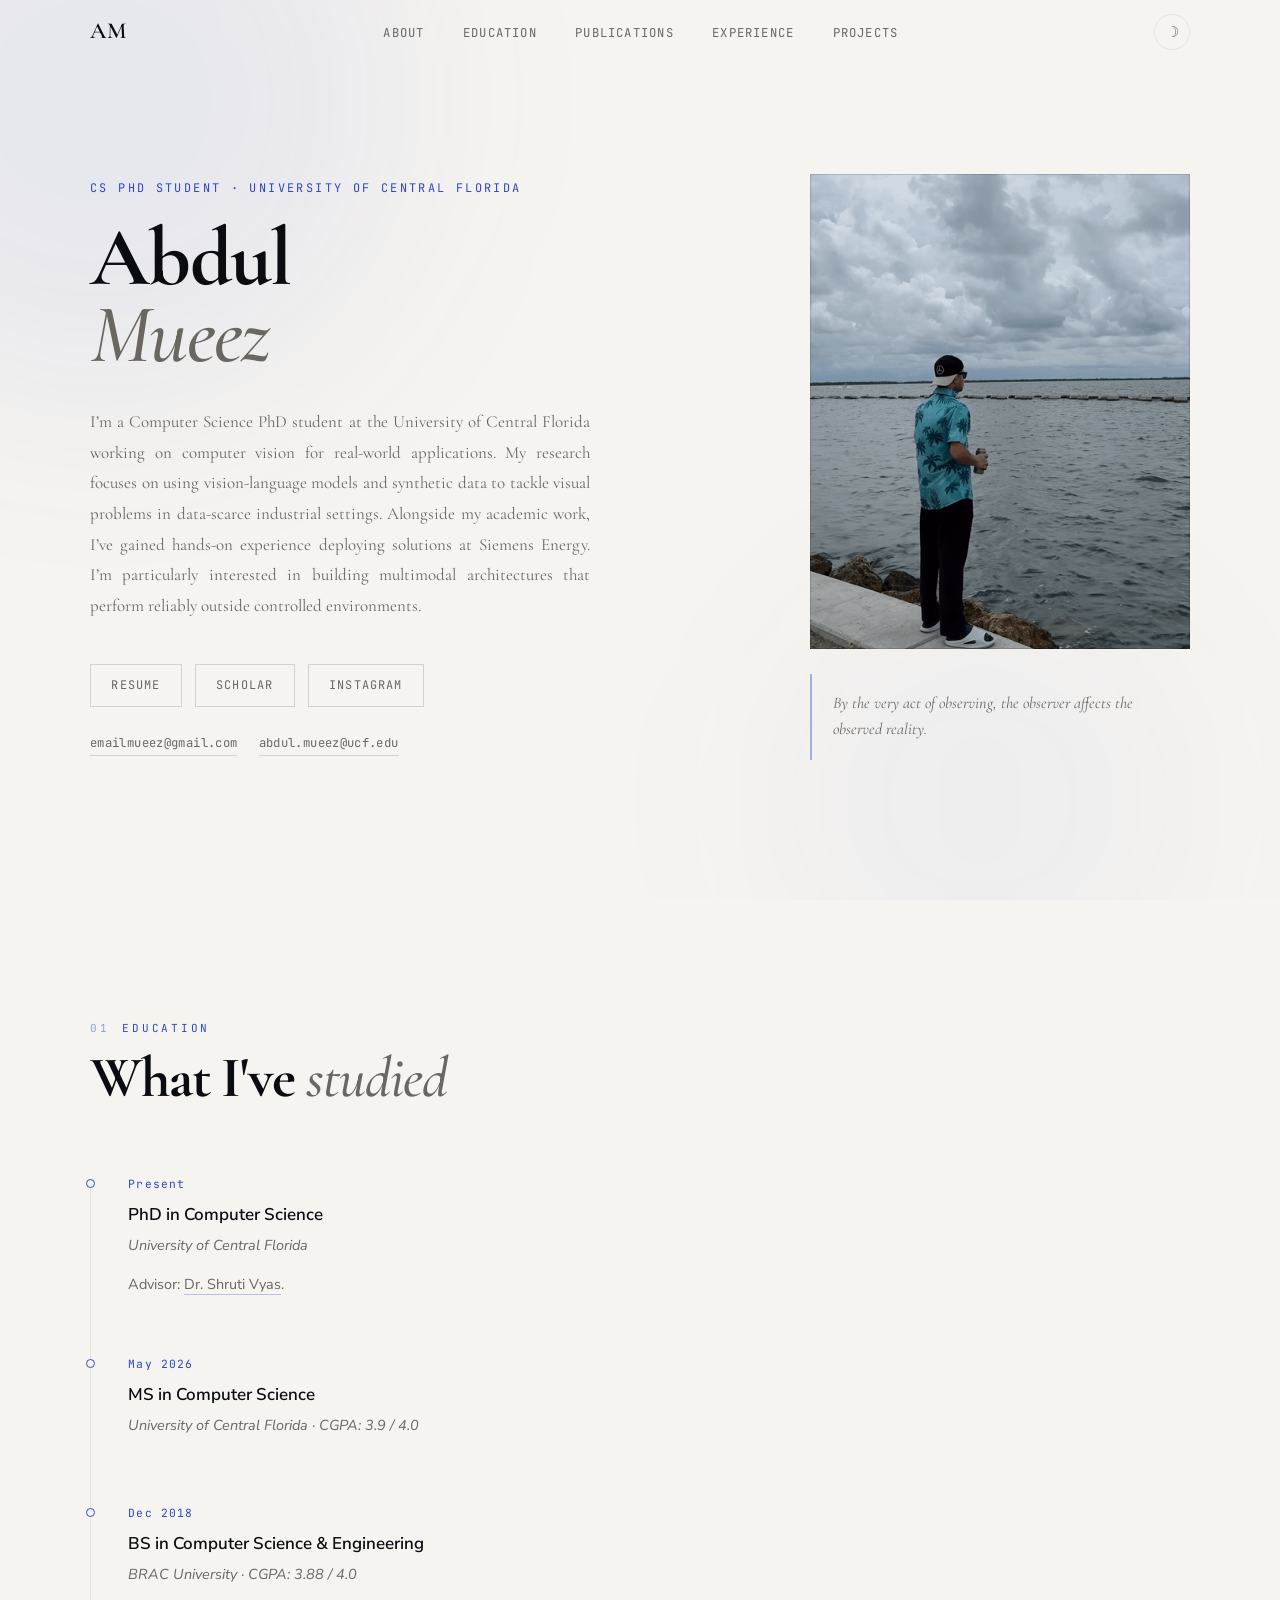
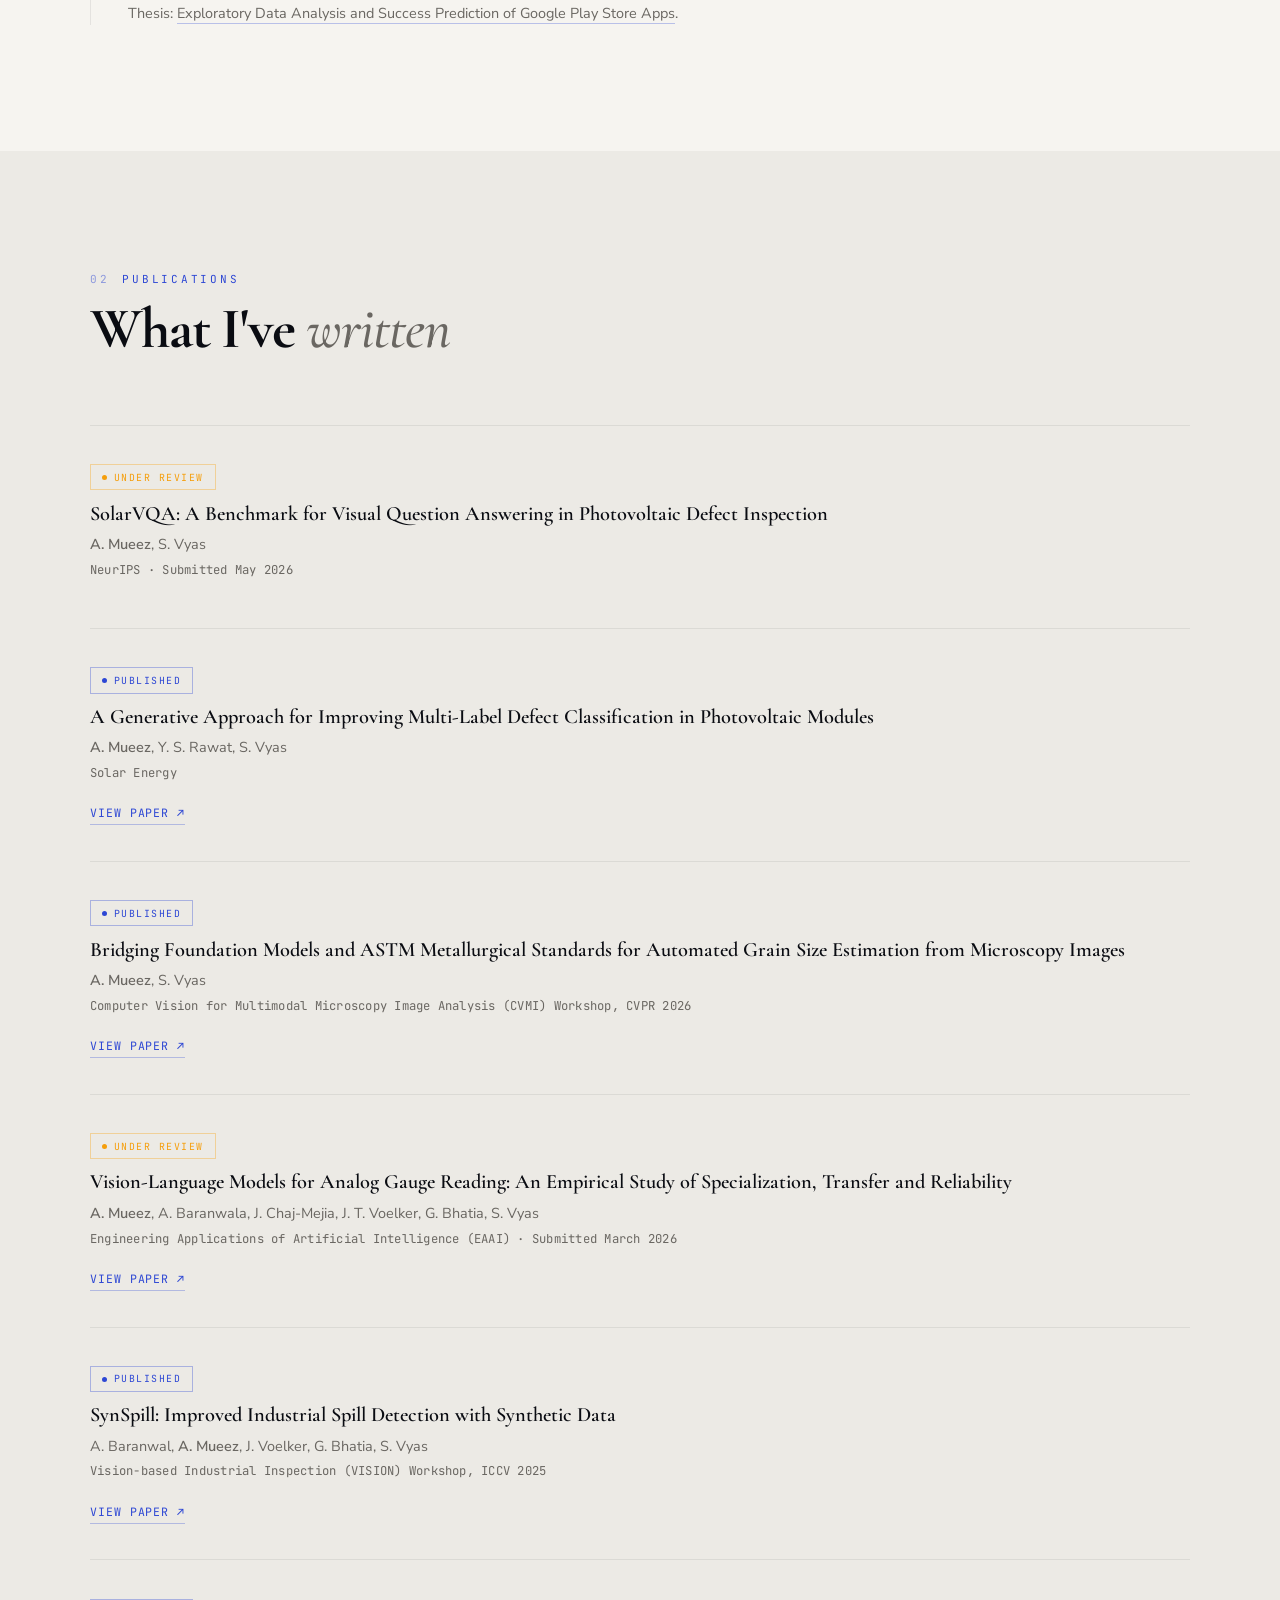
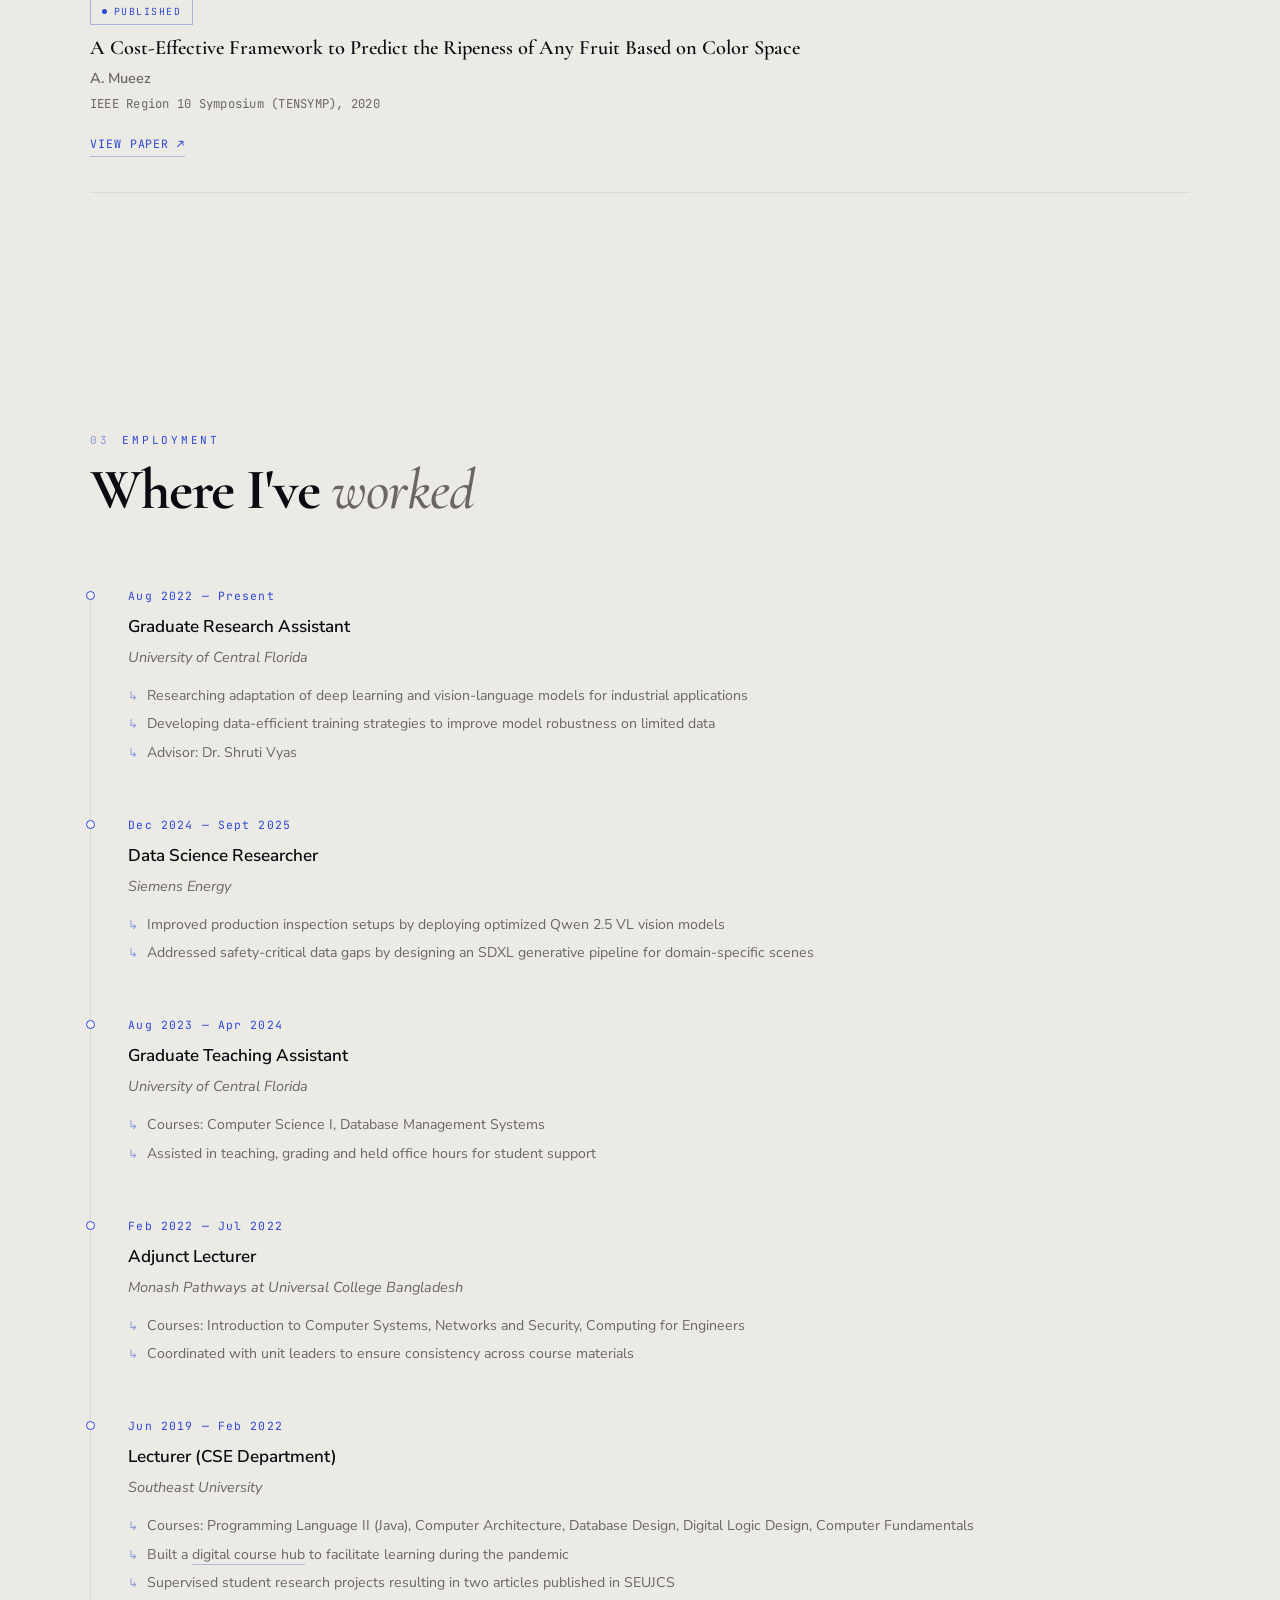
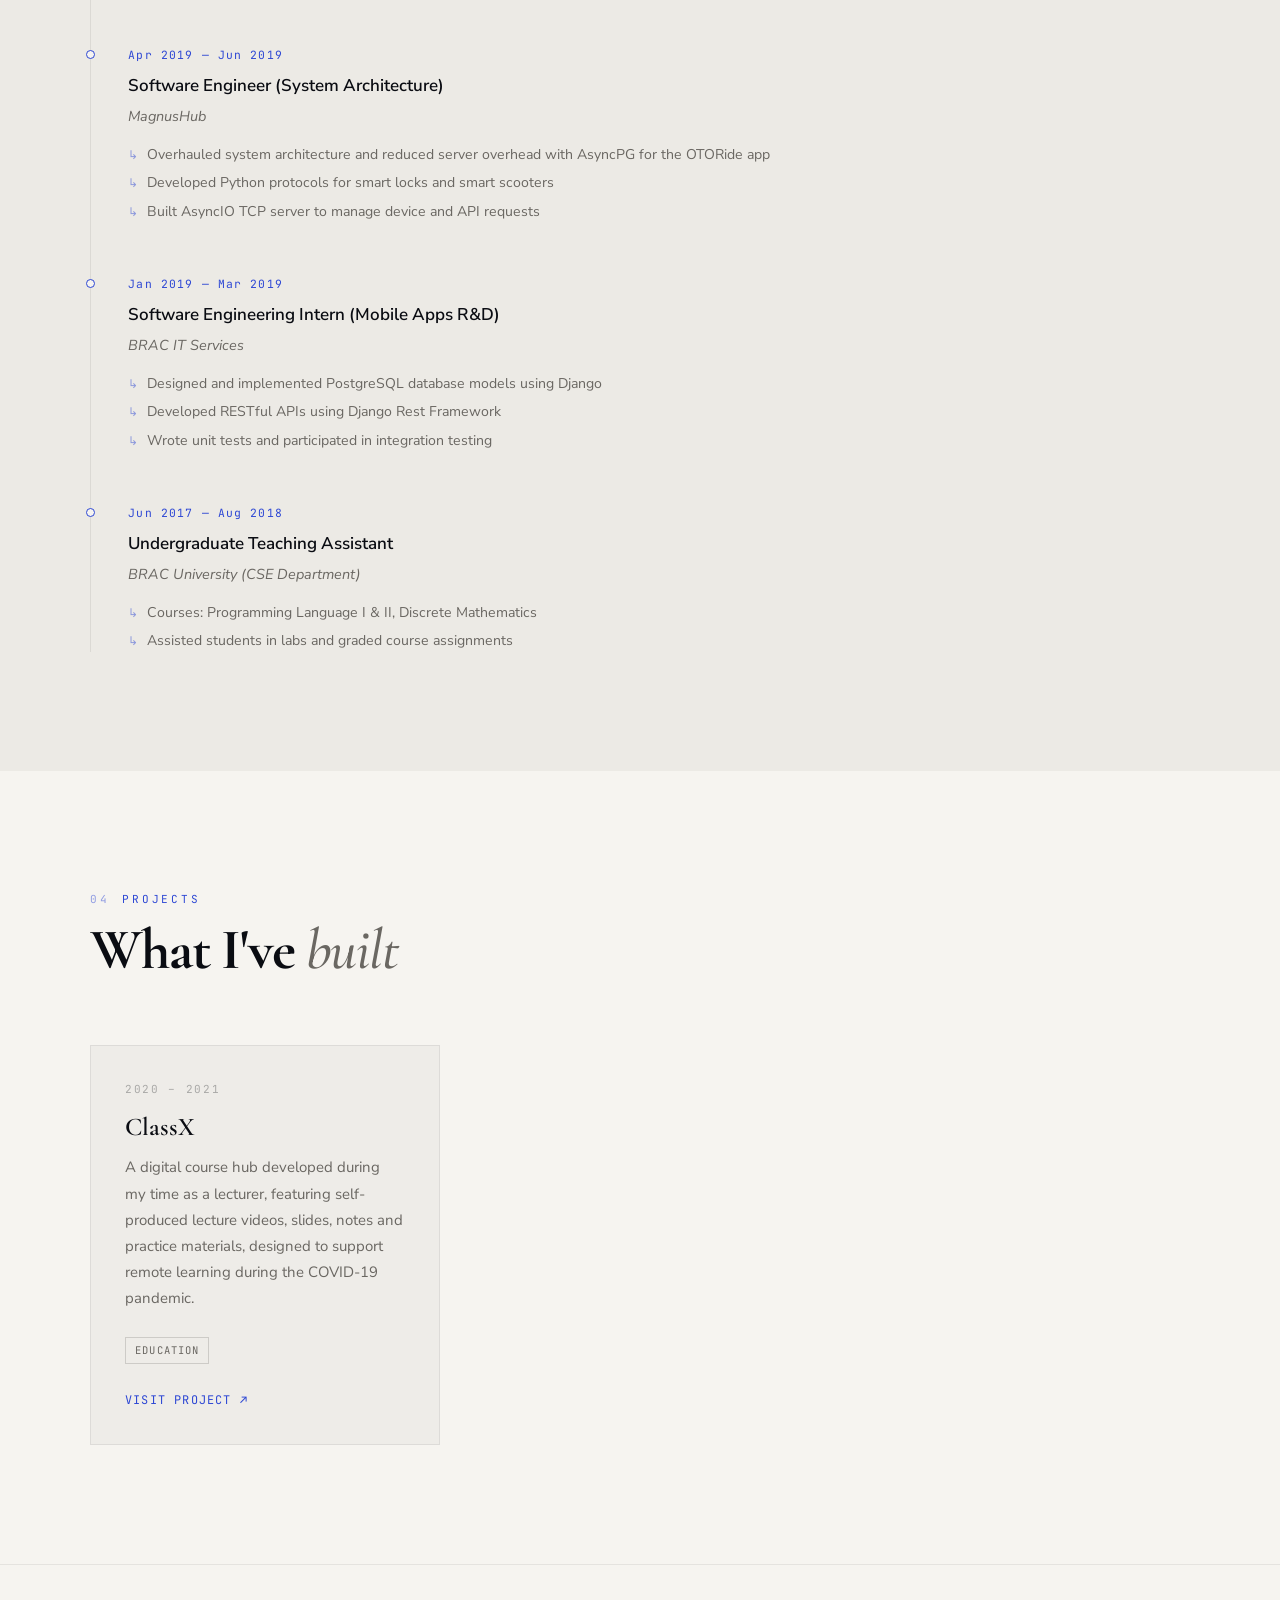
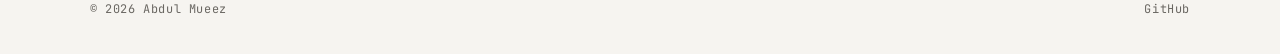
==== index.html @ 01f4bd0f "pub add" ====
<!DOCTYPE html>
<html lang="en">
<head>
  <meta charset="UTF-8">
  <meta name="viewport" content="width=device-width, initial-scale=1.0">
  <title>Abdul Mueez</title>
  <link rel="icon" type="image/x-icon" href="icon.ico">
  <link rel="preconnect" href="https://fonts.googleapis.com">
  <link href="https://fonts.googleapis.com/css2?family=Cormorant+Garamond:ital,wght@0,500;0,600;0,700;1,400;1,500;1,700&family=Nunito+Sans:ital,wght@0,300;0,400;0,500;0,600;1,400&family=JetBrains+Mono:wght@400;500&display=swap" rel="stylesheet">

<style>
/* ═══════════════════════════════════════════
   DESIGN TOKENS
═══════════════════════════════════════════ */
:root {
  --font-display: 'Cormorant Garamond', serif;
  --font-body:    'Nunito Sans', sans-serif;
  --font-mono:    'JetBrains Mono', monospace;

  --ease:         cubic-bezier(0.25, 0.46, 0.45, 0.94);
  --ease-spring:  cubic-bezier(0.34, 1.56, 0.64, 1);
  --dur:          0.38s;
}

[data-theme="dark"] {
  --bg:          #07090f;
  --bg-alt:      #0c0f1a;
  --surface:     #111522;
  --border:      rgba(255,255,255,0.07);
  --border-mid:  rgba(255,255,255,0.12);
  --text:        #e8e4dd;
  --text-muted:  #7a7871;
  --text-faint:  rgba(232,228,221,0.35);
  --nav-bg:      rgba(7,9,15,0.88);
  --accent:      #5b77ff;
  --accent-rgb:  91,119,255;
  --accent-dim:  rgba(91,119,255,0.12);
  --accent2:     #ff7849;
  --card-bg:     #0f1321;
  --card-hover:  #141828;
  --shadow:      rgba(0,0,0,0.5);
}

[data-theme="light"] {
  --bg:          #f6f4f0;
  --bg-alt:      #eceae5;
  --surface:     #e6e3dc;
  --border:      rgba(0,0,0,0.07);
  --border-mid:  rgba(0,0,0,0.14);
  --text:        #0a0c12;
  --text-muted:  #6a6762;
  --text-faint:  rgba(10,12,18,0.3);
  --nav-bg:      rgba(246,244,240,0.9);
  --accent:      #2d47d4;
  --accent-rgb:  45,71,212;
  --accent-dim:  rgba(45,71,212,0.08);
  --accent2:     #d45022;
  --card-bg:     #eeece8;
  --card-hover:  #e8e5e0;
  --shadow:      rgba(0,0,0,0.10);
}

/* ═══════════════════════════════════════════
   RESET & BASE
═══════════════════════════════════════════ */
*, *::before, *::after { box-sizing: border-box; margin: 0; padding: 0; }
html { scroll-behavior: smooth; font-size: 17px; }

body {
  background: var(--bg);
  color: var(--text);
  font-family: var(--font-body);
  font-weight: 400;
  line-height: 1.75;
  overflow-x: hidden;
  transition: background var(--dur) var(--ease), color var(--dur) var(--ease);
}

img { display: block; max-width: 100%; }
a  { color: inherit; text-decoration: none; }
strong { font-weight: 600; }

/* ═══════════════════════════════════════════
   NAVIGATION
═══════════════════════════════════════════ */
.nav {
  position: fixed; top: 0; left: 0; right: 0; z-index: 200;
  display: flex; align-items: center; justify-content: space-between;
  padding: 0 max(3rem, calc((100% - 1100px) / 2)); height: 64px;
  border-bottom: 1px solid transparent;
  transition: background var(--dur) var(--ease),
              border-color var(--dur) var(--ease),
              backdrop-filter var(--dur) var(--ease);
}
.nav.is-scrolled {
  background: var(--nav-bg);
  backdrop-filter: blur(18px) saturate(180%);
  -webkit-backdrop-filter: blur(18px) saturate(180%);
  border-color: var(--border);
}

.nav-logo {
  font-family: var(--font-display);
  font-size: 1.35rem;
  font-weight: 600;
  letter-spacing: 0.04em;
  color: var(--text);
  transition: opacity 0.2s;
}
.nav-logo:hover { opacity: 0.7; }

.nav-links {
  display: flex; gap: 2.25rem; list-style: none;
}
.nav-links a {
  font-family: var(--font-mono);
  font-size: 0.72rem;
  letter-spacing: 0.1em;
  text-transform: uppercase;
  color: var(--text-muted);
  position: relative;
  padding-bottom: 2px;
  transition: color 0.2s;
}
.nav-links a::after {
  content: '';
  position: absolute; bottom: -2px; left: 0;
  width: 0; height: 1px;
  background: var(--accent);
  transition: width 0.3s var(--ease);
}
.nav-links a:hover { color: var(--text); }
.nav-links a:hover::after { width: 100%; }

.nav-actions {
  display: flex; align-items: center; gap: 0.75rem;
}

.icon-btn {
  background: none;
  border: 1px solid var(--border);
  color: var(--text-muted);
  cursor: pointer;
  width: 36px; height: 36px;
  border-radius: 50%;
  display: flex; align-items: center; justify-content: center;
  font-size: 0.9rem;
  transition: border-color 0.2s, color 0.2s, transform 0.2s var(--ease-spring);
}
.icon-btn:hover {
  border-color: var(--accent);
  color: var(--accent);
  transform: scale(1.08);
}

/* Hamburger */
.hamburger { display: none; flex-direction: column; gap: 5px; cursor: pointer; padding: 6px; }
.hamburger span {
  display: block; width: 22px; height: 1.5px;
  background: var(--text-muted);
  transition: all 0.3s var(--ease);
  transform-origin: center;
}
.hamburger.is-open span:nth-child(1) { transform: translateY(6.5px) rotate(45deg); }
.hamburger.is-open span:nth-child(2) { opacity: 0; transform: scaleX(0); }
.hamburger.is-open span:nth-child(3) { transform: translateY(-6.5px) rotate(-45deg); }

/* Mobile menu overlay */
.mobile-menu {
  position: fixed; inset: 0; z-index: 190;
  background: var(--bg);
  display: flex; flex-direction: column;
  align-items: center; justify-content: center; gap: 1rem;
  opacity: 0; pointer-events: none;
  transition: opacity 0.4s var(--ease);
}
.mobile-menu.is-open { opacity: 1; pointer-events: all; }
.mobile-menu a {
  font-family: var(--font-display);
  font-size: clamp(2rem, 8vw, 3rem);
  font-weight: 600;
  color: var(--text-muted);
  transition: color 0.2s;
}
.mobile-menu a:hover { color: var(--accent); }

/* ═══════════════════════════════════════════
   HERO
═══════════════════════════════════════════ */
.hero {
  min-height: 100vh;
  display: grid;
  grid-template-columns: 1fr 380px;
  gap: 4rem;
  align-items: center;
  padding: 8rem max(3rem, calc((100% - 1100px) / 2)) 6rem;
  position: relative;
  overflow: hidden;
}

/* Ambient background orbs */
.hero-orb {
  position: absolute;
  border-radius: 50%;
  pointer-events: none;
  filter: blur(100px);
}
.hero-orb-1 {
  width: 600px; height: 600px;
  background: rgba(var(--accent-rgb), 0.07);
  top: -200px; left: -200px;
  animation: drift 18s ease-in-out infinite alternate;
}
.hero-orb-2 {
  width: 400px; height: 400px;
  background: rgba(var(--accent-rgb), 0.04);
  bottom: -100px; right: 100px;
  animation: drift 24s ease-in-out infinite alternate-reverse;
}

@keyframes drift {
  from { transform: translate(0, 0) scale(1); }
  to   { transform: translate(60px, 40px) scale(1.1); }
}

.hero-content { position: relative; z-index: 2; }

.hero-eyebrow {
  font-family: var(--font-mono);
  font-size: 0.7rem;
  letter-spacing: 0.2em;
  text-transform: uppercase;
  color: var(--accent);
  margin-bottom: 1.25rem;
  opacity: 0;
  animation: fade-up 0.7s 0.1s var(--ease) forwards;
}

.hero-name {
  font-family: var(--font-display);
  font-size: clamp(3.5rem, 6.5vw, 6.5rem);
  font-weight: 700;
  line-height: 0.92;
  letter-spacing: -0.02em;
  margin-bottom: 2rem;
  opacity: 0;
  animation: fade-up 0.8s 0.25s var(--ease) forwards;
}
.hero-name em {
  font-style: italic;
  font-weight: 500;
  color: var(--text-muted);
}

.hero-bio {
  font-family: var(--font-display);
  /* font-family: 'Montserrat', sans-serif; font-size: 0.95rem; */
  font-size: 1rem;
  color: var(--text-muted);
  max-width: 500px;
  line-height: 1.8;
  margin-bottom: 2.5rem;

  text-align: justify;
  hyphens: auto;

  opacity: 0;
  animation: fade-up 0.8s 0.4s var(--ease) forwards;
}

/* Hero link buttons */
.hero-links {
  display: flex;
  flex-wrap: wrap;
  gap: 0.75rem;
  margin-bottom: 1.5rem;
  opacity: 0;
  animation: fade-up 0.8s 0.55s var(--ease) forwards;
}

.btn {
  display: inline-flex; align-items: center; gap: 0.45rem;
  font-family: var(--font-mono);
  font-size: 0.7rem;
  letter-spacing: 0.1em;
  text-transform: uppercase;
  padding: 0.6rem 1.2rem;
  border: 1px solid var(--border-mid);
  color: var(--text-muted);
  position: relative; overflow: hidden;
  transition: color 0.25s, border-color 0.25s;
  white-space: nowrap;
}
.btn::before {
  content: '';
  position: absolute; inset: 0;
  background: var(--accent);
  transform: translateX(-102%);
  transition: transform 0.3s var(--ease);
  z-index: -1;
}
.btn:hover { color: #fff; border-color: var(--accent); }
.btn:hover::before { transform: translateX(0); }

/* btn-primary background styles removed to only highlight on hover */
.btn-primary { }
.btn-primary::before { }

/* Email row */
.hero-emails {
  display: flex;
  flex-wrap: wrap;
  gap: 1.25rem;
  opacity: 0;
  animation: fade-up 0.8s 0.65s var(--ease) forwards;
}
.hero-email-link {
  font-family: var(--font-mono);
  font-size: 0.72rem;
  color: var(--text-muted);
  letter-spacing: 0.03em;
  border-bottom: 1px solid var(--border-mid);
  padding-bottom: 1px;
  transition: color 0.2s, border-color 0.2s;
}
.hero-email-link:hover {
  color: var(--accent);
  border-color: var(--accent);
}

/* Hero visual (right side) */
.hero-visual {
  position: relative; z-index: 2;
  opacity: 0;
  animation: fade-in 1s 0.5s var(--ease) forwards;
}
.hero-img-frame {
  position: relative;
  aspect-ratio: 4/5;
  overflow: hidden;
}
.hero-img-frame::before {
  content: '';
  position: absolute; inset: 0;
  border: 1px solid var(--border-mid);
  z-index: 2;
  pointer-events: none;
}
.hero-img-frame::after {
  content: '';
  position: absolute;
  top: 10px; left: 10px; right: -10px; bottom: -10px;
  border: 1px solid rgba(var(--accent-rgb), 0.3);
  z-index: 0;
  transition: all 0.4s var(--ease);
}
.hero-img-frame:hover::after {
  top: 14px; left: 14px; right: -14px; bottom: -14px;
}
.hero-img-frame img {
  position: relative; z-index: 1;
  width: 100%; height: 100%;
  object-fit: cover; object-position: center top;
}
.hero-quote {
  margin-top: 1.5rem;
  padding: 1rem 1.25rem;
  border-left: 2px solid rgba(var(--accent-rgb), 0.4);
  font-family: var(--font-display);
  font-style: italic;
  font-size: 0.95rem;
  color: var(--text-muted);
  line-height: 1.6;
  transition: border-color 0.3s;
}
.hero-quote:hover { border-color: var(--accent); }

/* ═══════════════════════════════════════════
   SECTION SHARED
═══════════════════════════════════════════ */
.section { padding: 7rem max(3rem, calc((100% - 1100px) / 2)); }
.section-alt { background: var(--bg-alt); }

.section-header { margin-bottom: 4rem; }

.section-label {
  font-family: var(--font-mono);
  font-size: 0.65rem;
  letter-spacing: 0.25em;
  text-transform: uppercase;
  color: var(--accent);
  display: flex; align-items: center; gap: 0.75rem;
  margin-bottom: 0.75rem;
}
.section-label::before {
  content: attr(data-num);
  opacity: 0.5;
}

.section-title {
  font-family: var(--font-display);
  font-size: clamp(2.5rem, 4.5vw, 4.5rem);
  font-weight: 700;
  line-height: 0.95;
  letter-spacing: -0.02em;
}
.section-title em {
  font-style: italic;
  font-weight: 500;
  color: var(--text-muted);
}

/* ═══════════════════════════════════════════
   SCROLL REVEAL
═══════════════════════════════════════════ */
.reveal {
  opacity: 0;
  transform: translateY(28px);
  transition: opacity 0.65s var(--ease), transform 0.65s var(--ease);
}
.reveal.is-visible { opacity: 1; transform: translateY(0); }
.reveal-delay-1 { transition-delay: 0.1s; }
.reveal-delay-2 { transition-delay: 0.2s; }
.reveal-delay-3 { transition-delay: 0.3s; }

/* ═══════════════════════════════════════════
   PUBLICATIONS
═══════════════════════════════════════════ */
.pub-list { display: flex; flex-direction: column; }

.pub-item {
  padding: 2rem 0;
  border-bottom: 1px solid var(--border);
  opacity: 0;
  transform: translateY(20px);
  transition: opacity 0.55s var(--ease), transform 0.55s var(--ease);
}
.pub-item.is-visible { opacity: 1; transform: translateY(0); }
.pub-item:first-child { border-top: 1px solid var(--border); }

.pub-status {
  display: inline-flex; align-items: center; gap: 0.4rem;
  font-family: var(--font-mono);
  font-size: 0.58rem;
  letter-spacing: 0.15em;
  text-transform: uppercase;
  padding: 0.2rem 0.65rem;
  border: 1px solid;
  margin-bottom: 0.6rem;
}
.pub-status::before {
  content: '';
  width: 5px; height: 5px;
  border-radius: 50%;
  background: currentColor;
  flex-shrink: 0;
}
.pub-status.review   { color: #f59e0b; border-color: rgba(245,158,11,0.35); }
.pub-status.revision { color: #d4a017; border-color: rgba(212,160,23,0.35); }
.pub-status.accepted { color: #22c55e; border-color: rgba(34,197,94,0.35); }
.pub-status.published { color: var(--accent); border-color: rgba(var(--accent-rgb),0.35); }

.pub-title {
  font-family: var(--font-display);
  font-size: 1.2rem;
  font-weight: 600;
  line-height: 1.3;
  margin-bottom: 0.4rem;
  color: var(--text);
}

.pub-authors {
  font-size: 0.85rem;
  color: var(--text-muted);
  margin-bottom: 0.25rem;
  line-height: 1.5;
}

.pub-venue {
  font-family: var(--font-mono);
  font-size: 0.72rem;
  color: var(--text-muted);
  margin-bottom: 0.75rem;
  letter-spacing: 0.02em;
}

.pub-link {
  display: inline-flex; align-items: center; gap: 0.35rem;
  font-family: var(--font-mono);
  font-size: 0.68rem;
  letter-spacing: 0.08em;
  text-transform: uppercase;
  color: var(--accent);
  border-bottom: 1px solid rgba(var(--accent-rgb), 0.3);
  padding-bottom: 1px;
  transition: border-color 0.2s;
}
.pub-link:hover { border-color: var(--accent); }

/* ═══════════════════════════════════════════
   PROJECTS
═══════════════════════════════════════════ */
.projects-grid {
  display: grid;
  grid-template-columns: repeat(auto-fill, minmax(320px, 1fr));
  gap: 1.5rem;
}

.project-card {
  background: var(--card-bg);
  border: 1px solid var(--border);
  padding: 2rem;
  position: relative;
  overflow: hidden;
  display: flex; flex-direction: column;
  opacity: 0; transform: translateY(20px);
  transition: opacity 0.55s var(--ease), transform 0.55s var(--ease),
              background 0.25s, border-color 0.25s;
}
.project-card.is-visible { opacity: 1; transform: translateY(0); }
.project-card::before {
  content: '';
  position: absolute; top: 0; left: 0; right: 0;
  height: 2px;
  background: var(--accent);
  transform: scaleX(0);
  transform-origin: left;
  transition: transform 0.4s var(--ease);
}
.project-card:hover { background: var(--card-hover); border-color: var(--border-mid); }
.project-card:hover::before { transform: scaleX(1); }

.project-year {
  font-family: var(--font-mono);
  font-size: 0.65rem;
  letter-spacing: 0.15em;
  color: var(--text-faint);
  margin-bottom: 0.75rem;
}

.project-title {
  font-family: var(--font-display);
  font-size: 1.5rem;
  font-weight: 600;
  line-height: 1.15;
  margin-bottom: 0.75rem;
  color: var(--text);
}

.project-desc {
  font-size: 0.88rem;
  color: var(--text-muted);
  line-height: 1.75;
  flex: 1;
  margin-bottom: 1.5rem;
}

.project-tags {
  display: flex; flex-wrap: wrap; gap: 0.4rem;
  margin-bottom: 1.5rem;
}
.project-tag {
  font-family: var(--font-mono);
  font-size: 0.62rem;
  letter-spacing: 0.1em;
  text-transform: uppercase;
  padding: 0.2rem 0.55rem;
  border: 1px solid var(--border-mid);
  color: var(--text-muted);
}

.project-cta {
  display: inline-flex; align-items: center; gap: 0.4rem;
  font-family: var(--font-mono);
  font-size: 0.7rem;
  letter-spacing: 0.1em;
  text-transform: uppercase;
  color: var(--accent);
  transition: gap 0.2s var(--ease-spring);
}
.project-cta:hover { gap: 0.65rem; }

/* ═══════════════════════════════════════════
   TIMELINE (Experience & Education)
═══════════════════════════════════════════ */
.timeline { position: relative; }
.timeline::before {
  content: '';
  position: absolute; left: 0; top: 4px; bottom: 0;
  width: 1px; background: var(--border);
}

.timeline-item {
  position: relative;
  padding: 0 0 3rem 2.25rem;
  opacity: 0; transform: translateX(-16px);
  transition: opacity 0.55s var(--ease), transform 0.55s var(--ease);
}
.timeline-item.is-visible { opacity: 1; transform: translateX(0); }
.timeline-item:last-child { padding-bottom: 0; }

.timeline-item::before {
  content: '';
  position: absolute; left: -4px; top: 5px;
  width: 9px; height: 9px;
  border-radius: 50%;
  border: 1.5px solid var(--accent);
  background: var(--bg);
  transition: background 0.2s;
}
.timeline-item:hover::before { background: var(--accent); }

.timeline-date {
  font-family: var(--font-mono);
  font-size: 0.67rem;
  letter-spacing: 0.1em;
  color: var(--accent);
  margin-bottom: 0.35rem;
}

.timeline-role {
  font-size: 1rem;
  font-weight: 600;
  color: var(--text);
  margin-bottom: 0.2rem;
}

.timeline-org {
  font-size: 0.85rem;
  color: var(--text-muted);
  margin-bottom: 0.8rem;
  font-style: italic;
}

.timeline-desc {
  font-size: 0.85rem;
  color: var(--text-muted);
  line-height: 1.7;
  margin-bottom: 0.4rem;
}

.timeline-bullets {
  list-style: none;
  display: flex; flex-direction: column; gap: 0.3rem;
}
.timeline-bullets li {
  font-size: 0.83rem;
  color: var(--text-muted);
  line-height: 1.65;
  padding-left: 1.1rem;
  position: relative;
}
.timeline-bullets li::before {
  content: '↳';
  position: absolute; left: 0;
  color: rgba(var(--accent-rgb), 0.5);
  font-size: 0.7rem;
  top: 0.25em;
}
.timeline-bullets li a {
  color: var(--text-muted);
  border-bottom: 1px solid rgba(var(--accent-rgb), 0.3);
  transition: color 0.2s, border-color 0.2s;
}
.timeline-bullets li a:hover { color: var(--accent); border-color: var(--accent); }
.timeline-desc a {
  color: var(--text-muted);
  border-bottom: 1px solid rgba(var(--accent-rgb), 0.3);
  transition: color 0.2s, border-color 0.2s;
}
.timeline-desc a:hover { color: var(--accent); border-color: var(--accent); }

/* ═══════════════════════════════════════════
   FOOTER
═══════════════════════════════════════════ */
.footer {
  border-top: 1px solid var(--border);
  padding: 2rem max(3rem, calc((100% - 1100px) / 2));
  display: flex; align-items: center;
  justify-content: space-between;
  flex-wrap: wrap; gap: 1rem;
}
.footer-left {
  font-family: var(--font-mono);
  font-size: 0.7rem;
  letter-spacing: 0.05em;
  color: var(--text-muted);
}
.footer-right {
  display: flex; gap: 1.5rem;
}
.footer-right a {
  font-family: var(--font-mono);
  font-size: 0.7rem;
  letter-spacing: 0.05em;
  color: var(--text-muted);
  transition: color 0.2s;
}
.footer-right a:hover { color: var(--text); }

/* ═══════════════════════════════════════════
   LOAD ANIMATIONS
═══════════════════════════════════════════ */
@keyframes fade-up {
  from { opacity: 0; transform: translateY(24px); }
  to   { opacity: 1; transform: translateY(0); }
}
@keyframes fade-in {
  from { opacity: 0; }
  to   { opacity: 1; }
}

/* ═══════════════════════════════════════════
   RESPONSIVE
═══════════════════════════════════════════ */
@media (max-width: 980px) {
  .hero { grid-template-columns: 1fr; }
  .hero-visual { display: none; }
  .nav-links { display: none; }
  .hamburger { display: flex; }
}

@media (max-width: 768px) {
  .nav { padding: 0 1.5rem; }
  .hero { padding: 7rem 1.5rem 5rem; }
  .section { padding: 5rem 1.5rem; }
  .footer { padding: 1.5rem; }
  .projects-grid { grid-template-columns: 1fr; }
}

@media (max-width: 480px) {
  html { font-size: 15px; }
  .hero-links { display: grid; grid-template-columns: 1fr 1fr; gap: 0.5rem; width: 100%; }
  .hero-links .btn { width: 100%; justify-content: center; padding: 0.6rem 0; }
}

/* ═══════════════════════════════════════════
   SELECTION
═══════════════════════════════════════════ */
::selection {
  background: rgba(var(--accent-rgb), 0.2);
  color: var(--text);
}
</style>
</head>

<body>

<div class="mobile-menu" id="mobileMenu" aria-hidden="true"></div>

<nav class="nav" id="nav"></nav>

<main id="main"></main>

<footer class="footer" id="footer"></footer>

<script>
/* ═══════════════════════════════════════════════
   ╔═══════════════════════════════════════════╗
   ║            SITE DATA — EDIT HERE          ║
   ║  Add / remove / update any section below  ║
   ╚═══════════════════════════════════════════╝
═══════════════════════════════════════════════ */

const SITE = {

  /* ── Personal info ─────────────────────────── */
  profile: {
    initials:   "AM",
    name:       "Abdul Mueez",
    tagline:    "CS PhD Student · University of Central Florida",
    photo:      "observer_coast_v2.gif",
    photoAlt:   "Abdul Mueez",
    bio:        `I’m a Computer Science PhD student at the University of Central Florida working on computer vision for real-world applications. My research focuses on using vision-language models and synthetic data to tackle visual problems in data-scarce industrial settings. Alongside my academic work, I’ve gained hands-on experience deploying solutions at Siemens Energy. I’m particularly interested in building multimodal architectures that perform reliably outside controlled environments.`,
    quote:      "By the very act of observing, the observer affects the observed reality.",
  },

  /* ── Top links (shown in hero) ─────────────────
       Set primary: true for the filled accent button.
       Add / remove entries freely.               */
  heroLinks: [
    { label: "Resume",    href: "https://drive.google.com/file/d/1I6Yq4BlJesAmr7bq3lBnPo-xMZUh7998/view?usp=sharing", primary: true },
    { label: "Scholar",   href: "https://scholar.google.com/citations?user=MsNFtS4AAAAJ&hl=en" },
    // { label: "YouTube",   href: "https://www.youtube.com/@mueez.mp4/courses" },
    { label: "Instagram", href: "https://www.instagram.com/mueez.spam/" },
  ],

  /* ── Email addresses (shown in hero) ───────── */
  emails: [
    "emailmueez@gmail.com",
    "abdul.mueez@ucf.edu",
  ],

  /* ── Navigation items ──────────────────────── */
  nav: [
    { label: "About",        href: "#about" },
    { label: "Education",    href: "#education" },
    { label: "Publications", href: "#publications" },
    { label: "Experience",   href: "#experience" },
    { label: "Projects",     href: "#projects" },
  ],

  /* ── Publications ──────────────────────────────
       status: "published" | "accepted" | "revision" | "review"
       link: { href, label } or null if no link yet.
       Add new entries at the TOP of the array.   */
  publications: [
    {
      status:      "review",
      statusLabel: "Under Review",
      title:       "SolarVQA: A Benchmark for Visual Question Answering in Photovoltaic Defect Inspection",
      authors:     "<strong>A. Mueez</strong>, S. Vyas",
      venue:       "NeurIPS · Submitted May 2026",
    },
    {
      status:      "published",
      statusLabel: "Published",
      title:       "A Generative Approach for Improving Multi-Label Defect Classification in Photovoltaic Modules",
      authors:     "<strong>A. Mueez</strong>, Y. S. Rawat, S. Vyas",
      venue:       "Solar Energy",
      link:        { href: "https://www.sciencedirect.com/science/article/pii/S0038092X26006328", label: "View Paper ↗" },
    },
    {
      status:      "published",
      statusLabel: "Published",
      title:       "Bridging Foundation Models and ASTM Metallurgical Standards for Automated Grain Size Estimation from Microscopy Images",
      authors:     "<strong>A. Mueez</strong>, S. Vyas",
      venue:       "Computer Vision for Multimodal Microscopy Image Analysis (CVMI) Workshop, CVPR 2026",
      link:        { href: "https://openaccess.thecvf.com/content/CVPR2026W/CVMI/papers/Mueez_Bridging_Foundation_Models_and_ASTM_Metallurgical_Standards_for_Automated_Grain_CVPRW_2026_paper.pdf", label: "View Paper ↗" },
    },
    {
      status:      "review",
      statusLabel: "Under Review",
      title:       "Vision-Language Models for Analog Gauge Reading: An Empirical Study of Specialization, Transfer and Reliability",
      authors:     "<strong>A. Mueez</strong>, A. Baranwala, J. Chaj-Mejia, J. T. Voelker, G. Bhatia, S. Vyas",
      venue:       "Engineering Applications of Artificial Intelligence (EAAI) · Submitted March 2026",
      link:        { href: "https://arxiv.org/pdf/2608.17723", label: "View Paper ↗" },
    },
    {
      status:      "published",
      statusLabel: "Published",
      title:       "SynSpill: Improved Industrial Spill Detection with Synthetic Data",
      authors:     "A. Baranwal, <strong>A. Mueez</strong>, J. Voelker, G. Bhatia, S. Vyas",
      venue:       "Vision-based Industrial Inspection (VISION) Workshop, ICCV 2025",
      link:        { href: "https://openaccess.thecvf.com/content/ICCV2025W/VISION'25/papers/Baranwal_SynSpill_Improved_Industrial_Spill_Detection_With_Synthetic_Data_ICCVW_2025_paper.pdf", label: "View Paper ↗" },
    },
    {
      status:      "published",
      statusLabel: "Published",
      title:       "A Cost-Effective Framework to Predict the Ripeness of Any Fruit Based on Color Space",
      authors:     "<strong>A. Mueez</strong>",
      venue:       "IEEE Region 10 Symposium (TENSYMP), 2020",
      link:        { href: "https://ieeexplore.ieee.org/abstract/document/9231002", label: "View Paper ↗" },
    },
  ],

  /* ── Experience ─────────────────────────────────
       bullets: array of strings (HTML allowed).
       desc: optional plain paragraph (HTML allowed).  */
  experience: [
    {
      date:    "Aug 2022 — Present",
      role:    "Graduate Research Assistant",
      org:     "University of Central Florida",
      bullets: [
        "Researching adaptation of deep learning and vision-language models for industrial applications",
        "Developing data-efficient training strategies to improve model robustness on limited data",
        "Advisor: Dr. Shruti Vyas",
      ],
    },
    {
      date:    "Dec 2024 — Sept 2025",
      role:    "Data Science Researcher",
      org:     "Siemens Energy",
      bullets: [
        "Improved production inspection setups by deploying optimized Qwen 2.5 VL vision models",
        "Addressed safety-critical data gaps by designing an SDXL generative pipeline for domain-specific scenes",
      ],
    },
    {
      date:    "Aug 2023 — Apr 2024",
      role:    "Graduate Teaching Assistant",
      org:     "University of Central Florida",
      bullets: [
        "Courses: Computer Science I, Database Management Systems",
        "Assisted in teaching, grading and held office hours for student support",
      ],
    },
    {
      date:    "Feb 2022 — Jul 2022",
      role:    "Adjunct Lecturer",
      org:     "Monash Pathways at Universal College Bangladesh",
      bullets: [
        "Courses: Introduction to Computer Systems, Networks and Security, Computing for Engineers",
        "Coordinated with unit leaders to ensure consistency across course materials",
      ],
    },
    {
      date:    "Jun 2019 — Feb 2022",
      role:    "Lecturer (CSE Department)",
      org:     "Southeast University",
      bullets: [
        "Courses: Programming Language II (Java), Computer Architecture, Database Design, Digital Logic Design, Computer Fundamentals",
        `Built a <a href="https://sites.google.com/view/abdulmueez/classx" target="_blank" rel="noopener">digital course hub</a> to facilitate learning during the pandemic`,
        "Supervised student research projects resulting in two articles published in SEUJCS",
      ],
    },
    {
      date:    "Apr 2019 — Jun 2019",
      role:    "Software Engineer (System Architecture)",
      org:     "MagnusHub",
      bullets: [
        "Overhauled system architecture and reduced server overhead with AsyncPG for the OTORide app",
        "Developed Python protocols for smart locks and smart scooters",
        "Built AsyncIO TCP server to manage device and API requests",
      ],
    },
    {
      date:    "Jan 2019 — Mar 2019",
      role:    "Software Engineering Intern (Mobile Apps R&D)",
      org:     "BRAC IT Services",
      bullets: [
        "Designed and implemented PostgreSQL database models using Django",
        "Developed RESTful APIs using Django Rest Framework",
        "Wrote unit tests and participated in integration testing",
      ],
    },
    {
      date:    "Jun 2017 — Aug 2018",
      role:    "Undergraduate Teaching Assistant",
      org:     "BRAC University (CSE Department)",
      bullets: [
        "Courses: Programming Language I & II, Discrete Mathematics",
        "Assisted students in labs and graded course assignments",
      ],
    },
  ],

  /* ── Education ─────────────────────────────────
       desc: optional paragraph (HTML allowed).   */
  education: [
    {
      date:  "Present",
      role:  "PhD in Computer Science",
      org:   "University of Central Florida",
      desc:  `Advisor: <a href="https://vyas-lab.github.io/" target="_blank" rel="noopener">Dr. Shruti Vyas</a>.`,
    },
    {
      date:  "May 2026",
      role:  "MS in Computer Science",
      org:   "University of Central Florida · CGPA: 3.9 / 4.0",
    },
    {
      date:  "Dec 2018",
      role:  "BS in Computer Science & Engineering",
      org:   "BRAC University · CGPA: 3.88 / 4.0",
      desc:  `Thesis: <a href="https://scholar.google.com/citations?view_op=view_citation&hl=en&user=MsNFtS4AAAAJ&citation_for_view=MsNFtS4AAAAJ:u5HHmVD_uO8C" target="_blank" rel="noopener">Exploratory Data Analysis and Success Prediction of Google Play Store Apps</a>.`,
    },
  ],

  /* ── Footer links ───────────────────────────── */
  footerLinks: [
    { label: "GitHub", href: "https://github.com/mueez-overflow" },
  ],

  /* ── Projects ───────────────────────────────────
       Add new project objects to this array.
       Tags are displayed as small mono pills.    */
  projects: [
    {
      title:       "ClassX",
      year:        "2020 – 2021",
      description: "A digital course hub developed during my time as a lecturer, featuring self-produced lecture videos, slides, notes and practice materials, designed to support remote learning during the COVID-19 pandemic.",
      tags:        ["Education"],
      href:        "https://mueez-overflow.github.io/classx/",
      linkLabel:   "Visit Project ↗",
    },
    /* ── Add more projects here ──
    {
      title:       "My New Project",
      year:        "2024",
      description: "Short description of what this project does.",
      tags:        ["Tag1", "Tag2"],
      href:        "https://example.com",
      linkLabel:   "View Project ↗",
    },
    */
  ],

}; // ← end SITE_DATA

/* ═══════════════════════════════════════════════
   RENDER HELPERS
═══════════════════════════════════════════════ */

function el(tag, cls, html) {
  const e = document.createElement(tag);
  if (cls) e.className = cls;
  if (html !== undefined) e.innerHTML = html;
  return e;
}

/* ─── NAV ─── */
function renderNav() {
  const nav = document.getElementById('nav');
  nav.innerHTML = `
    <a href="#about" class="nav-logo">${SITE.profile.initials}</a>
    <ul class="nav-links">
      ${SITE.nav.map(n => `<li><a href="${n.href}">${n.label}</a></li>`).join('')}
    </ul>
    <div class="nav-actions">
      <button class="icon-btn" id="themeBtn" title="Toggle theme" aria-label="Toggle theme">☀</button>
      <button class="hamburger" id="hamburger" aria-label="Open menu" aria-expanded="false">
        <span></span><span></span><span></span>
      </button>
    </div>
  `;
}

/* ─── MOBILE MENU ─── */
function renderMobileMenu() {
  const menu = document.getElementById('mobileMenu');
  menu.innerHTML = SITE.nav.map(n =>
    `<a href="${n.href}" class="mobile-nav-link">${n.label}</a>`
  ).join('');
}

/* ─── HERO ─── */
function renderHero() {
  const s = SITE.profile;
  const section = el('section', 'hero', `
    <div class="hero-orb hero-orb-1"></div>
    <div class="hero-orb hero-orb-2"></div>

    <div class="hero-content">
      <p class="hero-eyebrow">${s.tagline}</p>

      <h1 class="hero-name">
        ${s.name.split(' ')[0]}<br>
        <em>${s.name.split(' ')[1]}</em>
      </h1>

      <p class="hero-bio">${s.bio}</p>

      <div class="hero-links">
        ${SITE.heroLinks.map(l =>
          `<a href="${l.href}" target="_blank" rel="noopener"
              class="btn${l.primary ? ' btn-primary' : ''}">${l.label}</a>`
        ).join('')}
      </div>

      <div class="hero-emails">
        ${SITE.emails.map(e =>
          `<a href="mailto:${e}" class="hero-email-link">${e}</a>`
        ).join('')}
      </div>
    </div>

    <div class="hero-visual">
      <div class="hero-img-frame">
        <img src="${s.photo}" alt="${s.photoAlt}" loading="eager">
      </div>
      <blockquote class="hero-quote">${s.quote}</blockquote>
    </div>
  `);
  section.id = 'about';
  return section;
}

/* ─── PUBLICATIONS ─── */
function renderPublications() {
  const section = el('section', 'section section-alt');
  section.id = 'publications';
  section.innerHTML = `
    <div class="section-header">
      <p class="section-label reveal" data-num="02">Publications</p>
      <h2 class="section-title reveal reveal-delay-1">What I've <em>written</em></h2>
    </div>
    <div class="pub-list">
      ${SITE.publications.map(p => `
        <article class="pub-item">
          <span class="pub-status ${p.status}">${p.statusLabel}</span>
          <h3 class="pub-title">${p.title}</h3>
          <p class="pub-authors">${p.authors}</p>
          <p class="pub-venue">${p.venue}</p>
          ${p.link
            ? `<a class="pub-link" href="${p.link.href}" target="_blank" rel="noopener">${p.link.label}</a>`
            : ''}
        </article>
      `).join('')}
    </div>
  `;
  return section;
}

/* ─── PROJECTS ─── */
function renderProjects() {
  const section = el('section', 'section');
  section.id = 'projects';
  section.innerHTML = `
    <div class="section-header">
      <p class="section-label reveal" data-num="04">Projects</p>
      <h2 class="section-title reveal reveal-delay-1">What I've <em>built</em></h2>
    </div>
    <div class="projects-grid">
      ${SITE.projects.map(p => `
        <article class="project-card">
          <p class="project-year">${p.year}</p>
          <h3 class="project-title">${p.title}</h3>
          <p class="project-desc">${p.description}</p>
          <div class="project-tags">
            ${p.tags.map(t => `<span class="project-tag">${t}</span>`).join('')}
          </div>
          <a class="project-cta" href="${p.href}" target="_blank" rel="noopener">${p.linkLabel}</a>
        </article>
      `).join('')}
    </div>
  `;
  return section;
}

/* ─── TIMELINE HELPER ─── */
function timelineHTML(items) {
  return `<div class="timeline">${items.map(item => `
    <div class="timeline-item">
      <p class="timeline-date">${item.date}</p>
      <h3 class="timeline-role">${item.role}</h3>
      <p class="timeline-org">${item.org}</p>
      ${item.desc  ? `<p class="timeline-desc">${item.desc}</p>` : ''}
      ${item.bullets
        ? `<ul class="timeline-bullets">${item.bullets.map(b => `<li>${b}</li>`).join('')}</ul>`
        : ''}
    </div>`).join('')}
  </div>`;
}

/* ─── EXPERIENCE ─── */
function renderExperience() {
  const section = el('section', 'section section-alt');
  section.id = 'experience';
  section.innerHTML = `
    <div class="section-header">
      <p class="section-label reveal" data-num="03">Employment</p>
      <h2 class="section-title reveal reveal-delay-1">Where I've <em>worked</em></h2>
    </div>
    ${timelineHTML(SITE.experience)}
  `;
  return section;
}

/* ─── EDUCATION ─── */
function renderEducation() {
  const section = el('section', 'section');
  section.id = 'education';
  section.innerHTML = `
    <div class="section-header">
      <p class="section-label reveal" data-num="01">Education</p>
      <h2 class="section-title reveal reveal-delay-1">What I've <em>studied</em></h2>
    </div>
    ${timelineHTML(SITE.education)}
  `;
  return section;
}

/* ─── FOOTER ─── */
function renderFooter() {
  const footer = document.getElementById('footer');
  footer.innerHTML = `
    <span class="footer-left">© ${new Date().getFullYear()} ${SITE.profile.name}</span>
    <div class="footer-right">
      ${SITE.footerLinks.map(l =>
        `<a href="${l.href}" target="_blank" rel="noopener">${l.label}</a>`
      ).join('')}
    </div>
  `;
}

/* ─── RENDER ALL ─── */
function renderAll() {
  renderNav();
  renderMobileMenu();
  const main = document.getElementById('main');
  main.appendChild(renderHero());
  main.appendChild(renderEducation());
  main.appendChild(renderPublications());
  main.appendChild(renderExperience());
  main.appendChild(renderProjects());
  renderFooter();
}

renderAll();

/* ═══════════════════════════════════════════════
   INTERACTIONS
═══════════════════════════════════════════════ */

/* ─── THEME ─── */
const root  = document.documentElement;
const themeBtn = document.getElementById('themeBtn');

function setTheme(t) {
  root.setAttribute('data-theme', t);
  themeBtn.textContent = t === 'dark' ? '☀' : '☽';
}

// Boot: strictly use system pref
const mediaQuery = window.matchMedia('(prefers-color-scheme: dark)');
setTheme(mediaQuery.matches ? 'dark' : 'light');

// Follow OS changes directly
mediaQuery.addEventListener('change', e => {
  setTheme(e.matches ? 'dark' : 'light');
});

themeBtn.addEventListener('click', () => {
  const next = root.getAttribute('data-theme') === 'dark' ? 'light' : 'dark';
  setTheme(next);
});

/* ─── HAMBURGER / MOBILE MENU ─── */
const hamburger  = document.getElementById('hamburger');
const mobileMenu = document.getElementById('mobileMenu');

function toggleMenu(open) {
  hamburger.classList.toggle('is-open', open);
  mobileMenu.classList.toggle('is-open', open);
  mobileMenu.setAttribute('aria-hidden', String(!open));
  hamburger.setAttribute('aria-expanded', String(open));
  document.body.style.overflow = open ? 'hidden' : '';
}

hamburger.addEventListener('click', () => {
  toggleMenu(!hamburger.classList.contains('is-open'));
});

mobileMenu.querySelectorAll('a').forEach(a => {
  a.addEventListener('click', () => toggleMenu(false));
});

/* ─── SCROLLED NAV ─── */
const navEl = document.getElementById('nav');
window.addEventListener('scroll', () => {
  navEl.classList.toggle('is-scrolled', window.scrollY > 40);
}, { passive: true });

/* ─── SCROLL REVEALS ─── */
const io = new IntersectionObserver((entries) => {
  entries.forEach((entry, i) => {
    if (!entry.isIntersecting) return;
    setTimeout(() => entry.target.classList.add('is-visible'), i * 70);
    io.unobserve(entry.target);
  });
}, { threshold: 0.1 });

document.querySelectorAll(
  '.reveal, .pub-item, .timeline-item, .project-card'
).forEach(el => io.observe(el));
</script>
</body>
</html>
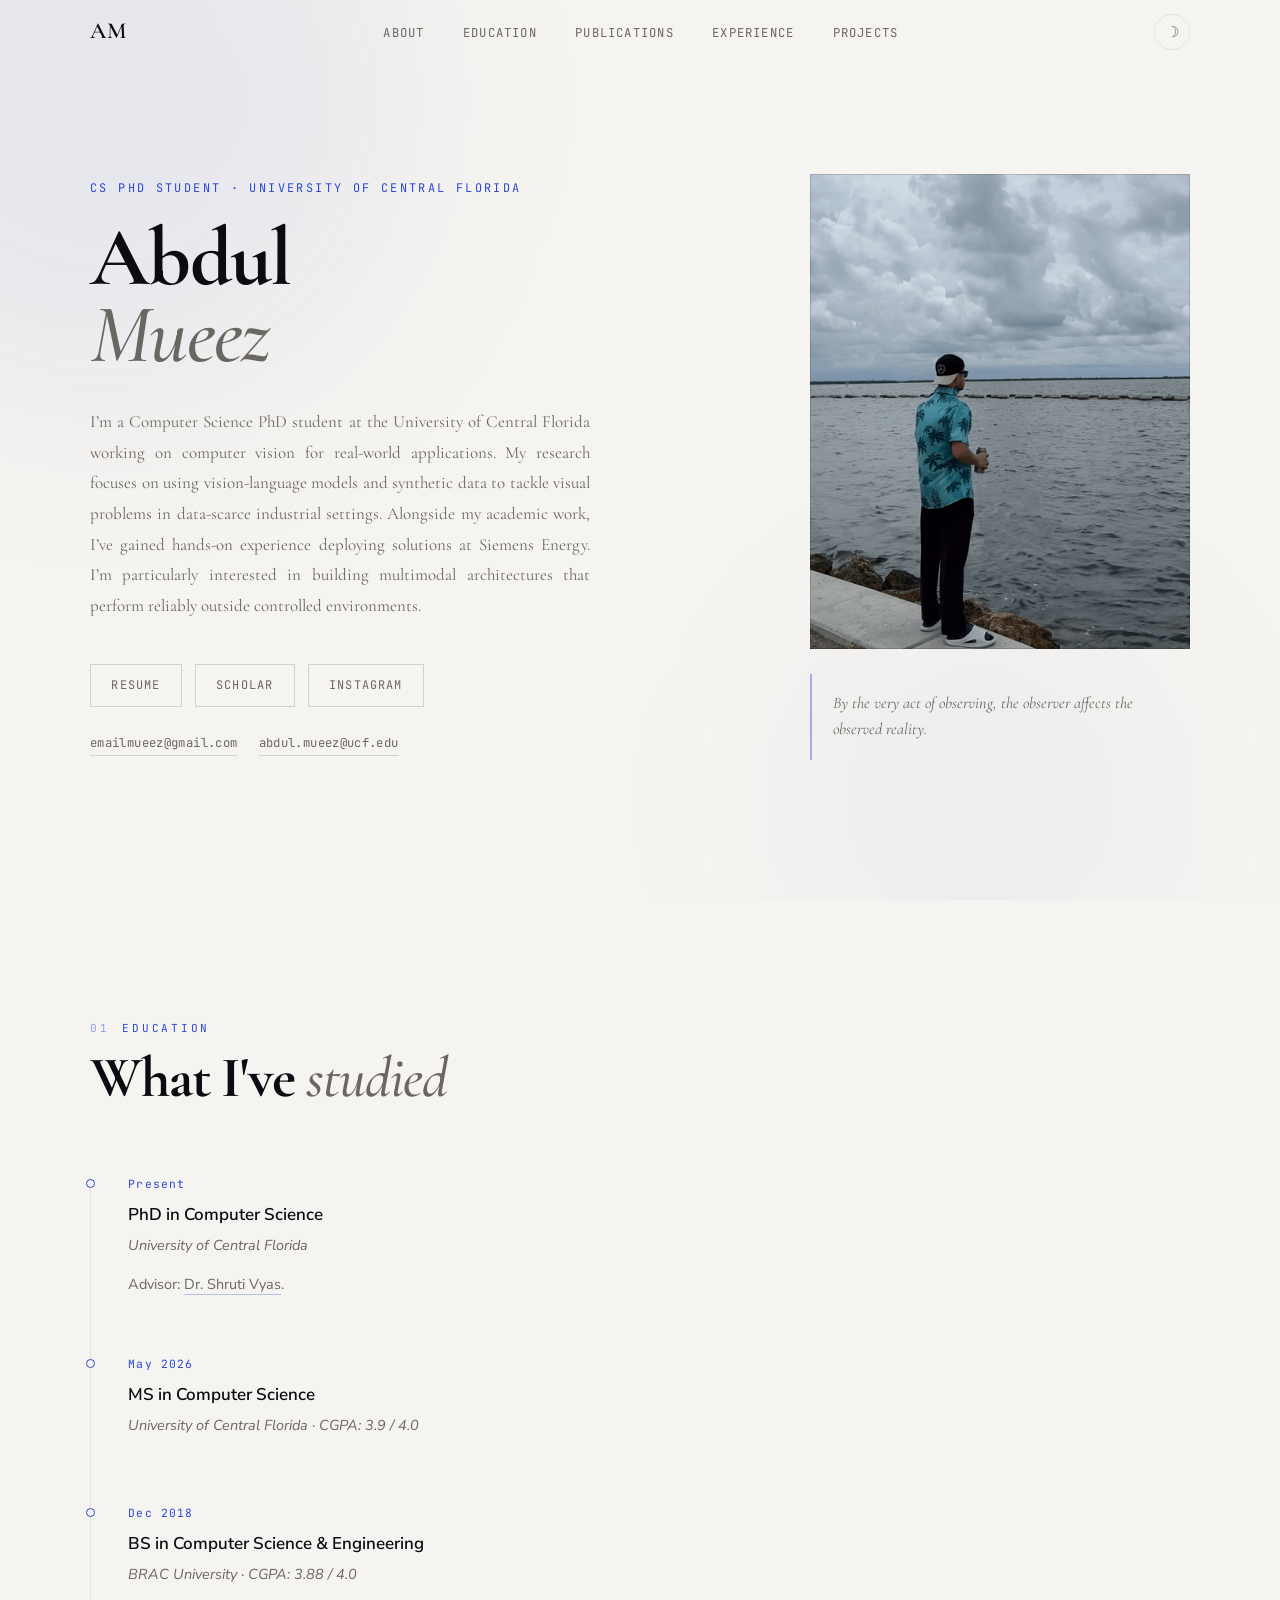
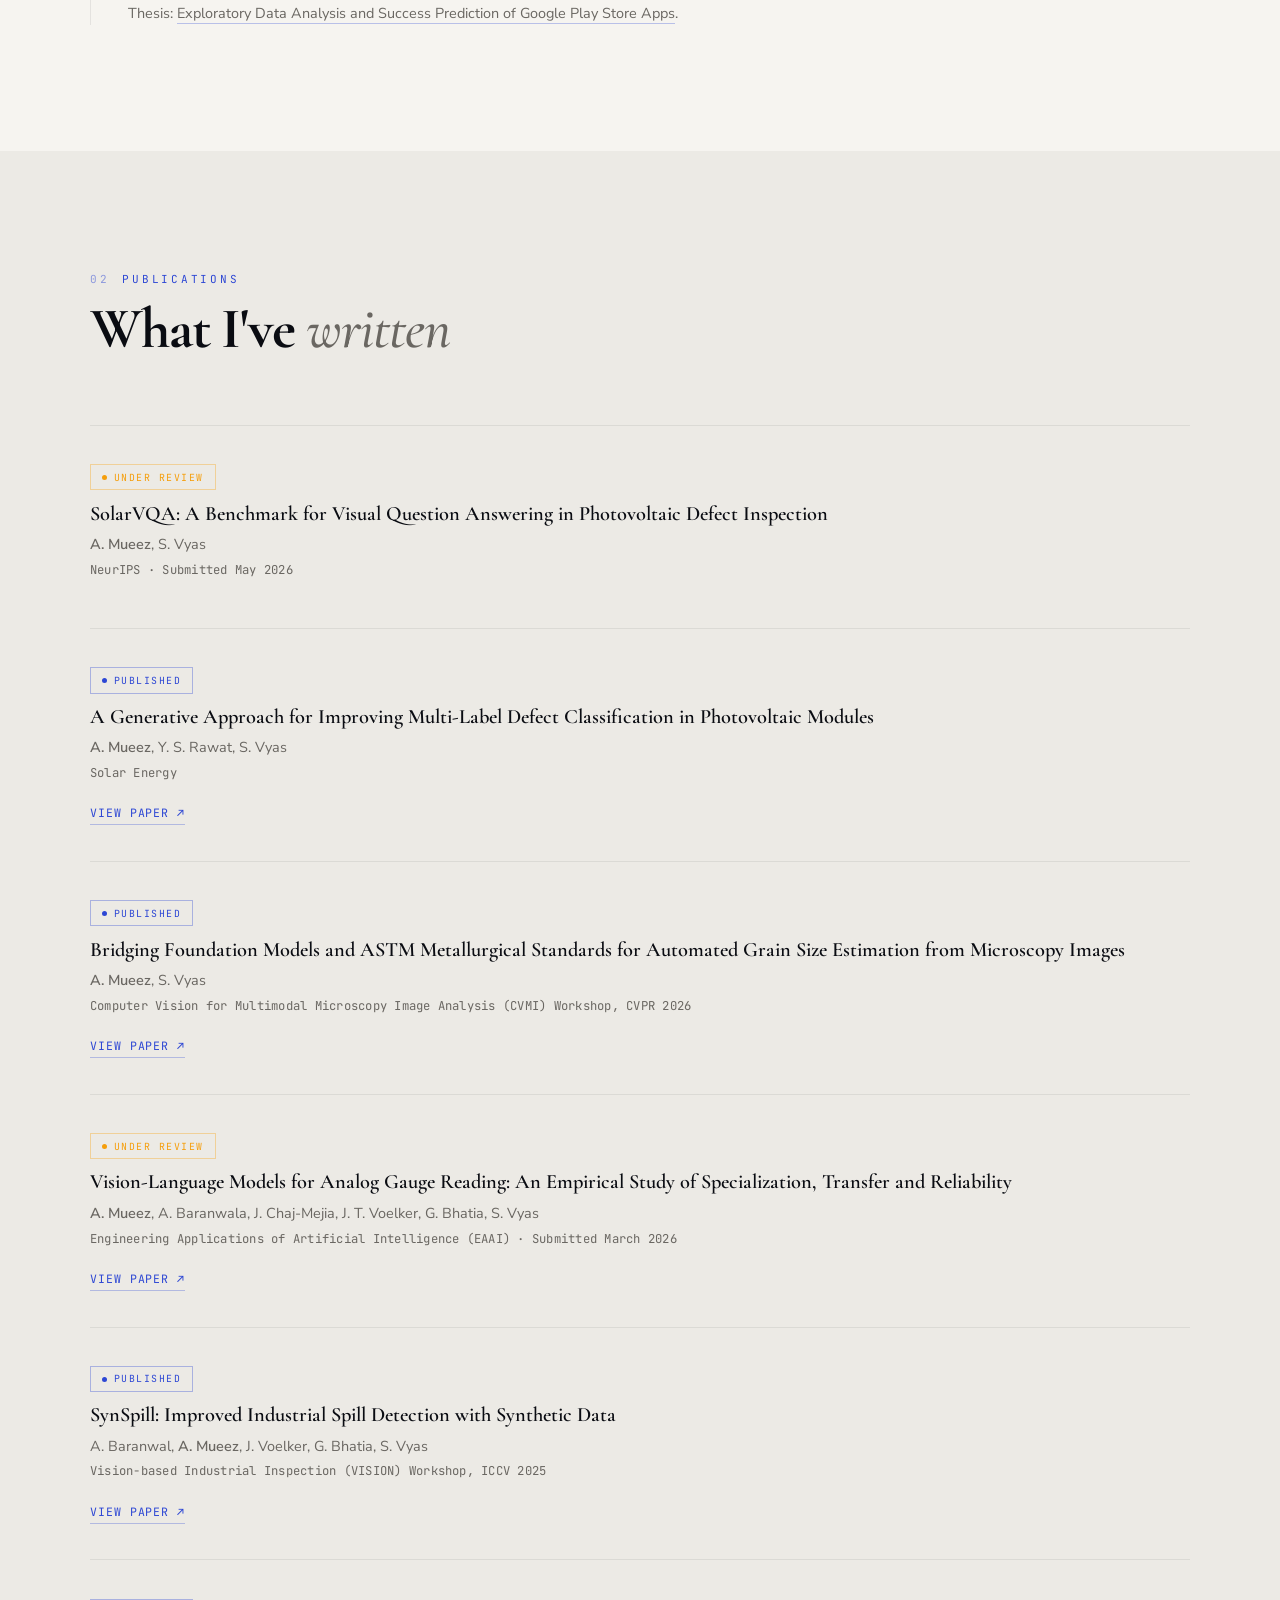
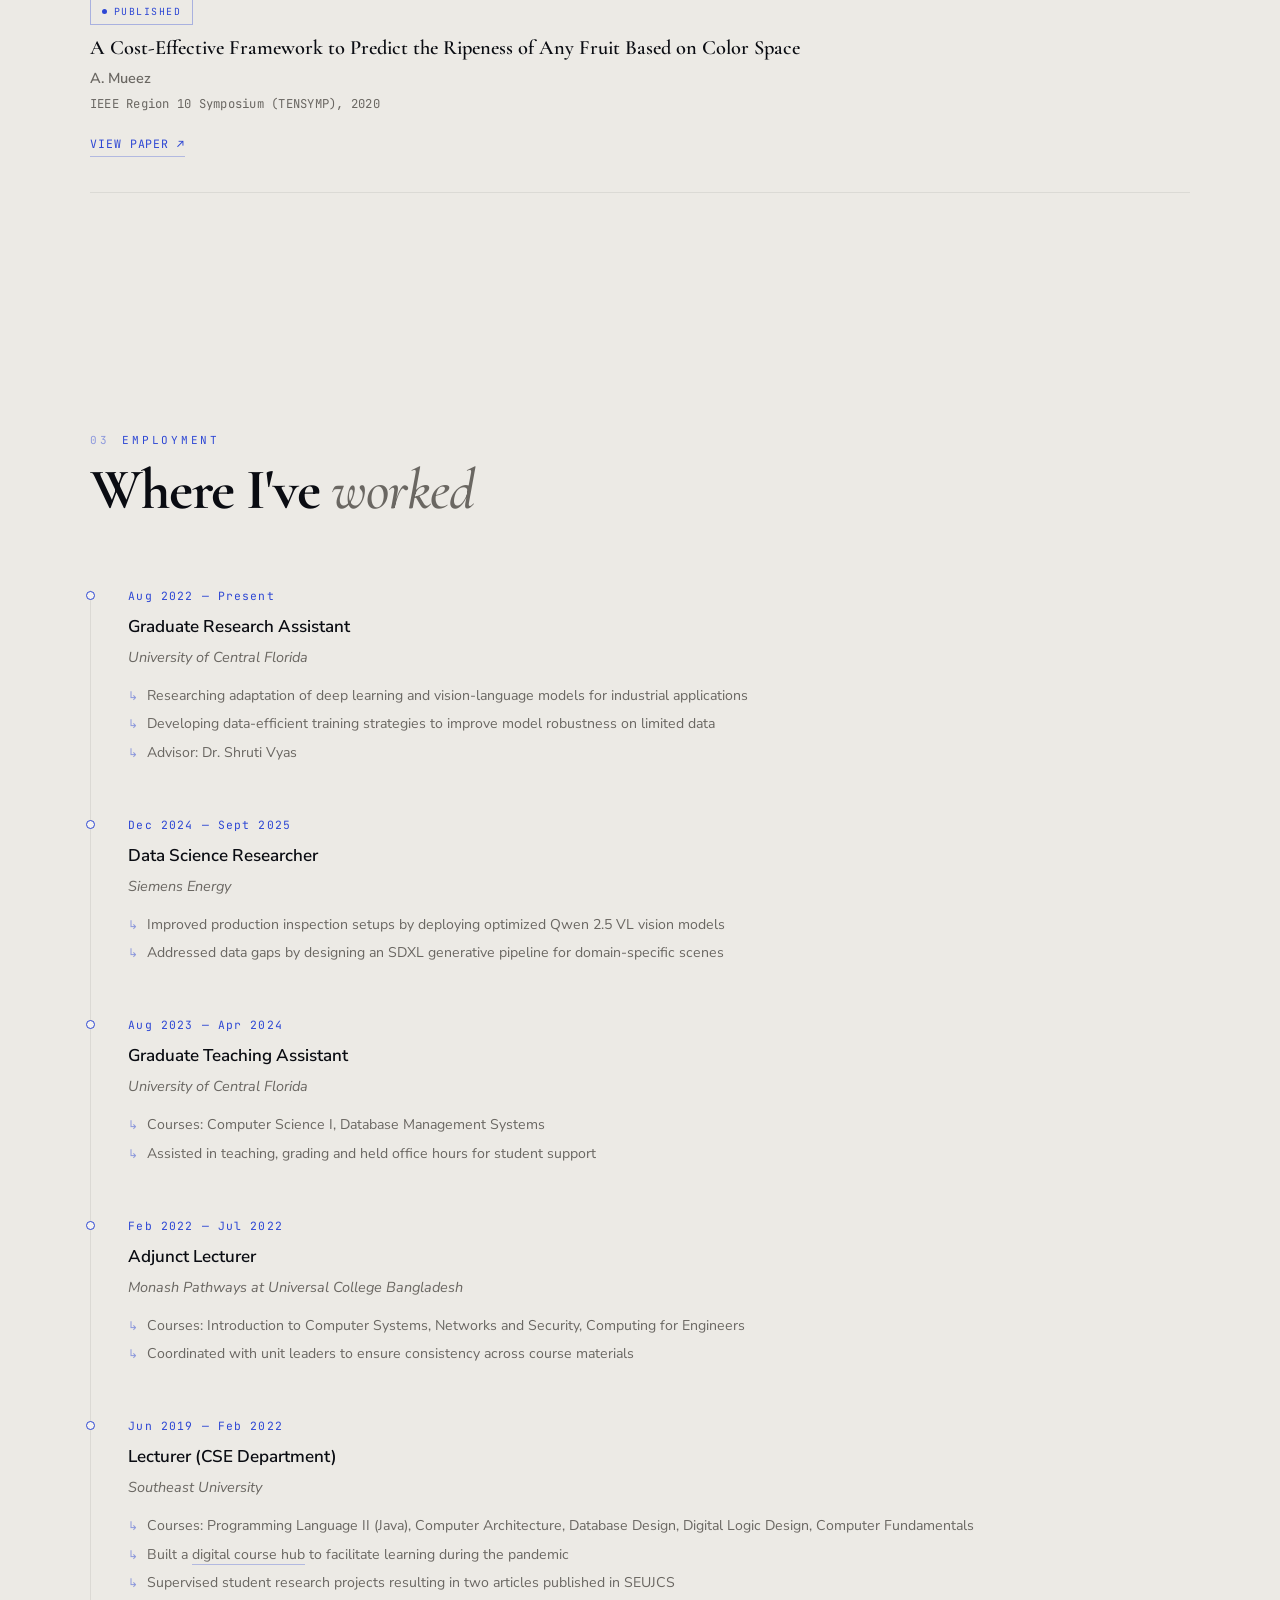
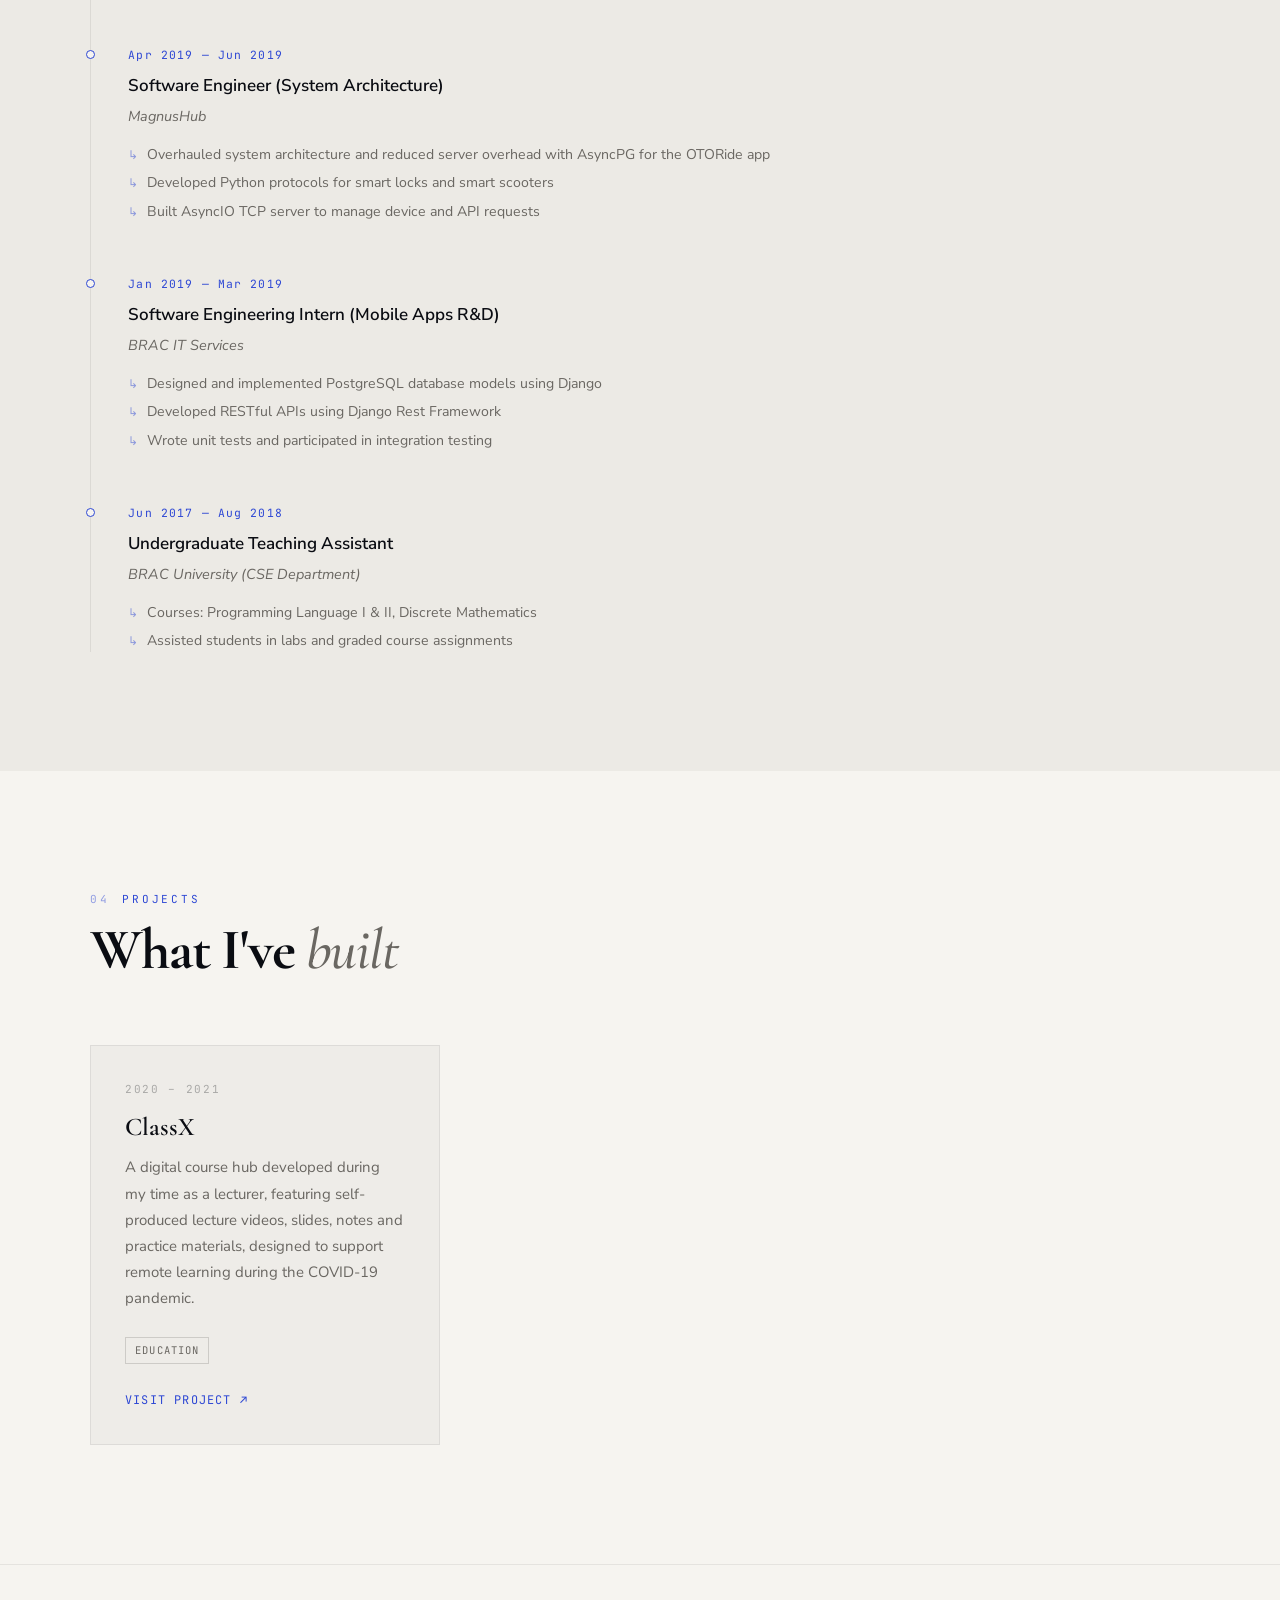
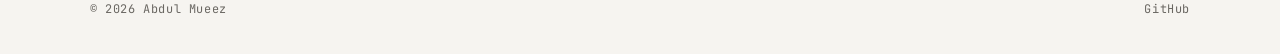
==== commit 181165ca: "mu" ====
--- a/index.html
+++ b/index.html
@@ -874,7 +874,7 @@
       org:     "Siemens Energy",
       bullets: [
         "Improved production inspection setups by deploying optimized Qwen 2.5 VL vision models",
-        "Addressed safety-critical data gaps by designing an SDXL generative pipeline for domain-specific scenes",
+        "Addressed data gaps by designing an SDXL generative pipeline for domain-specific scenes",
       ],
     },
     {
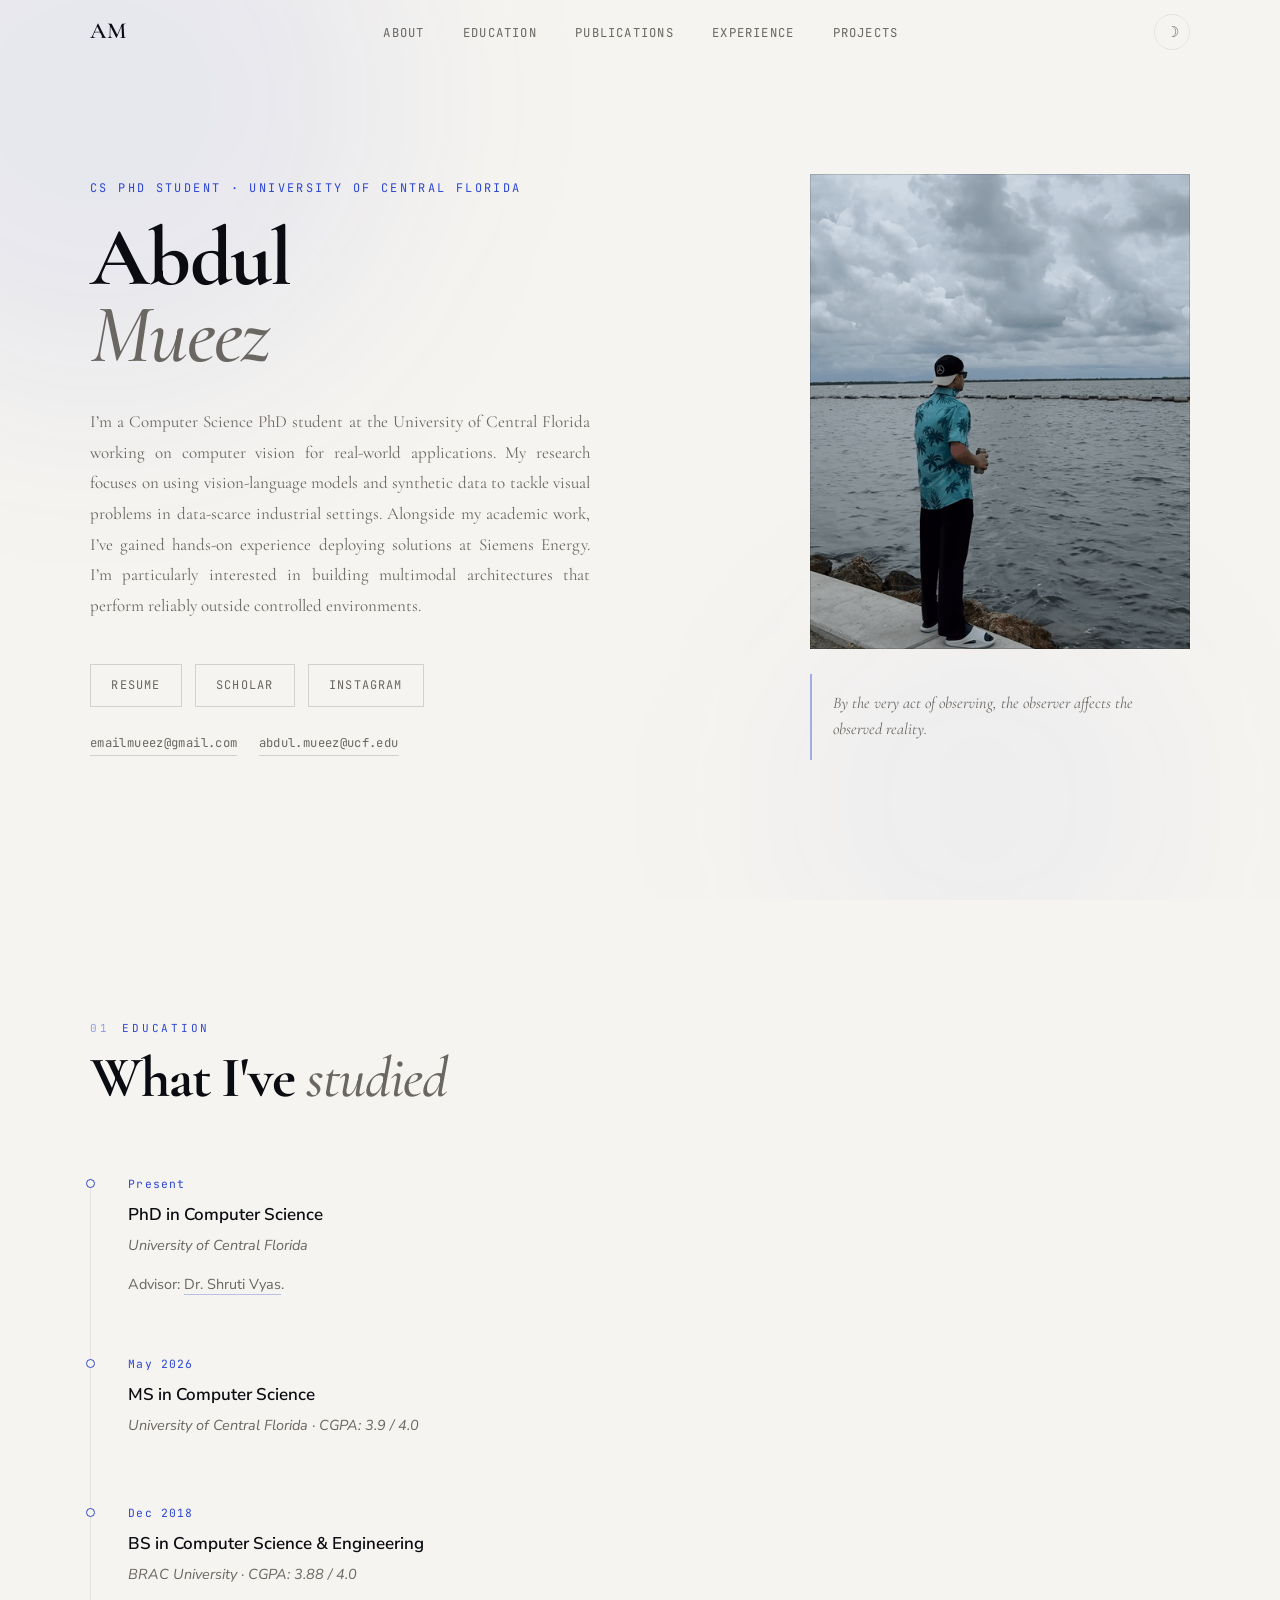
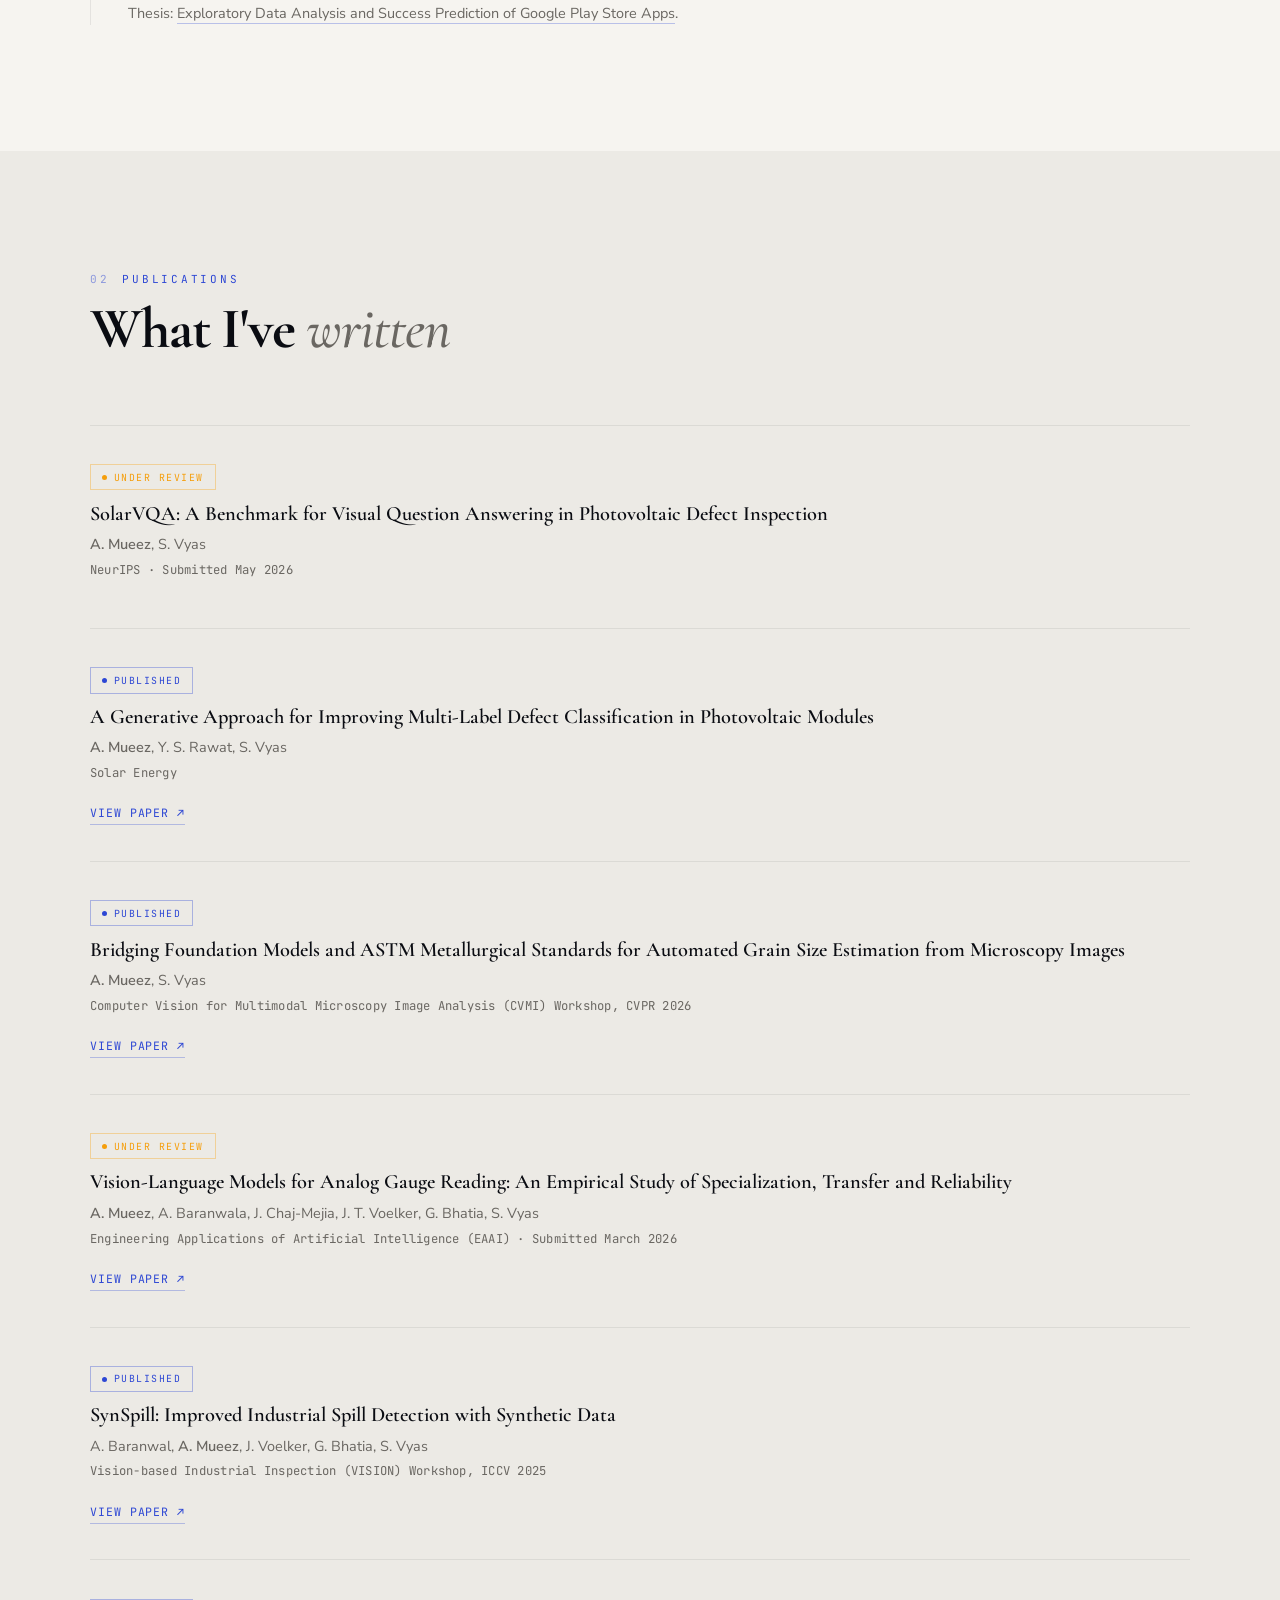
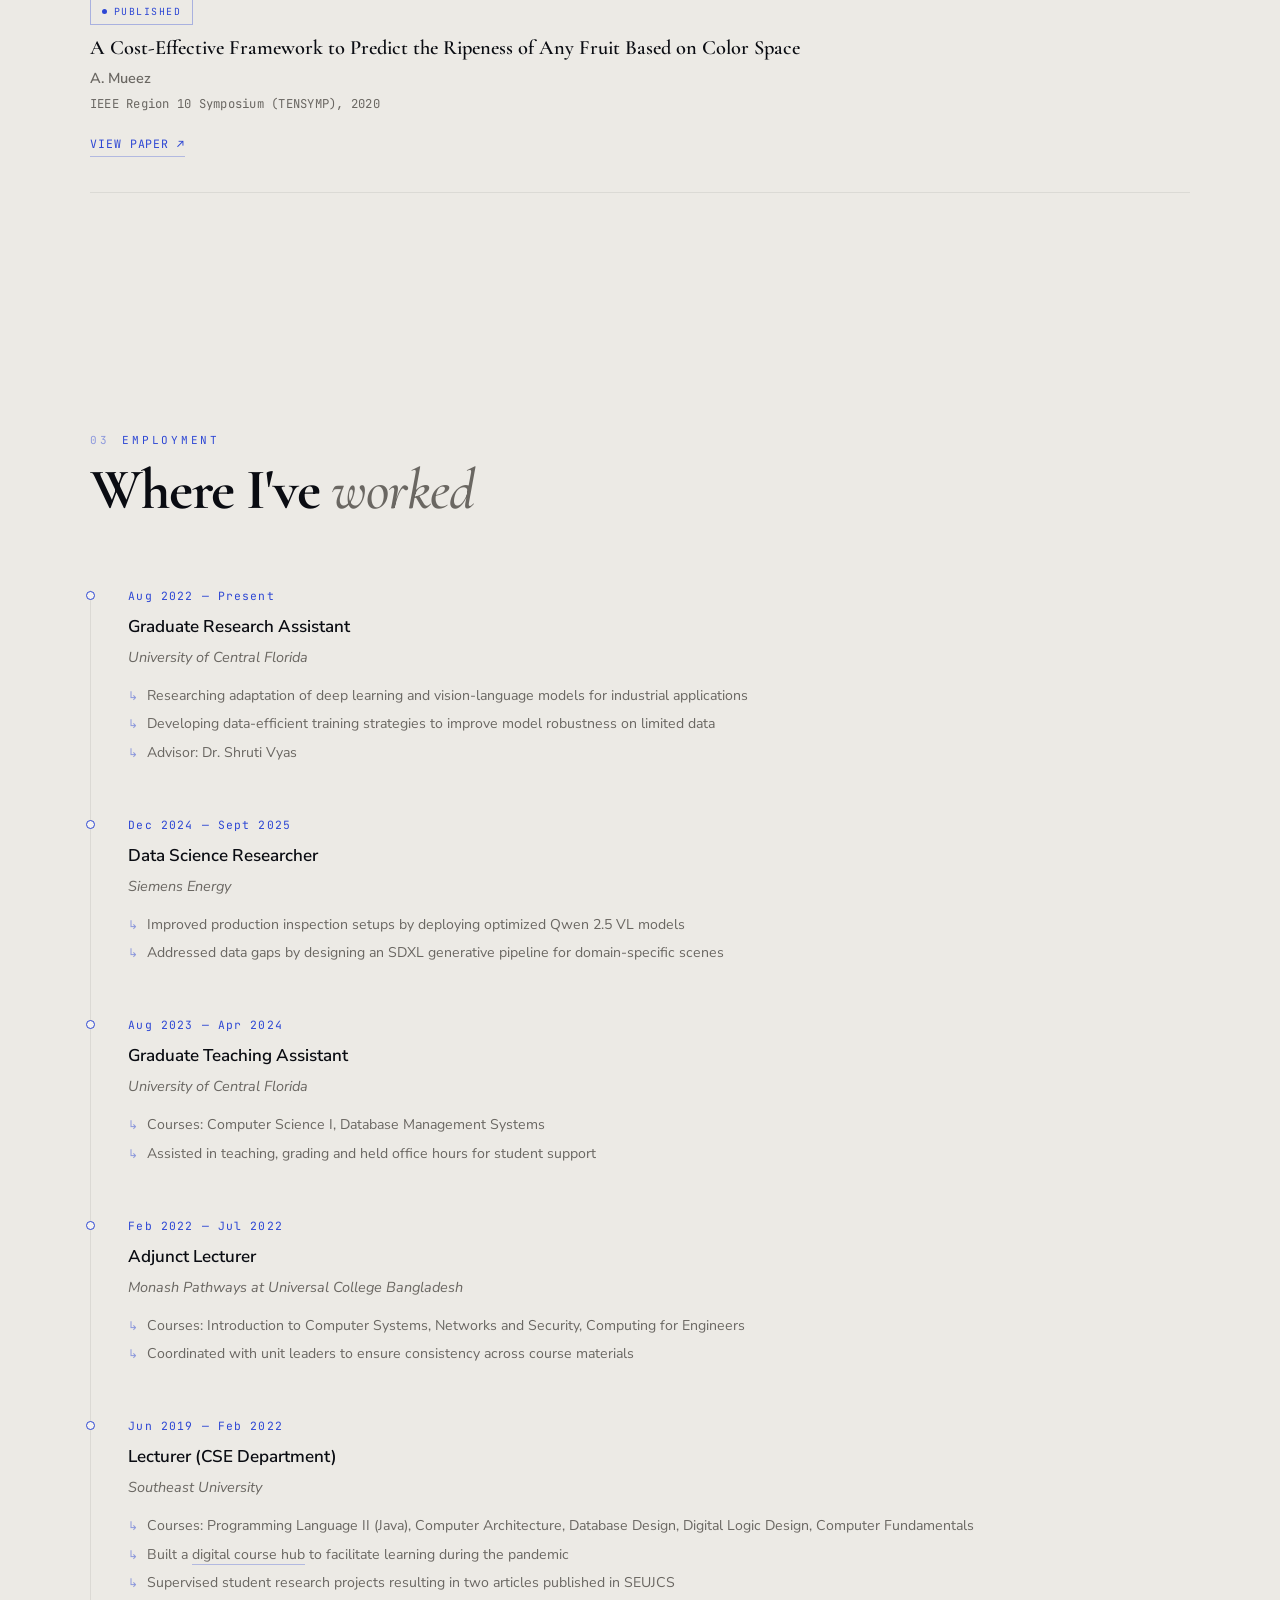
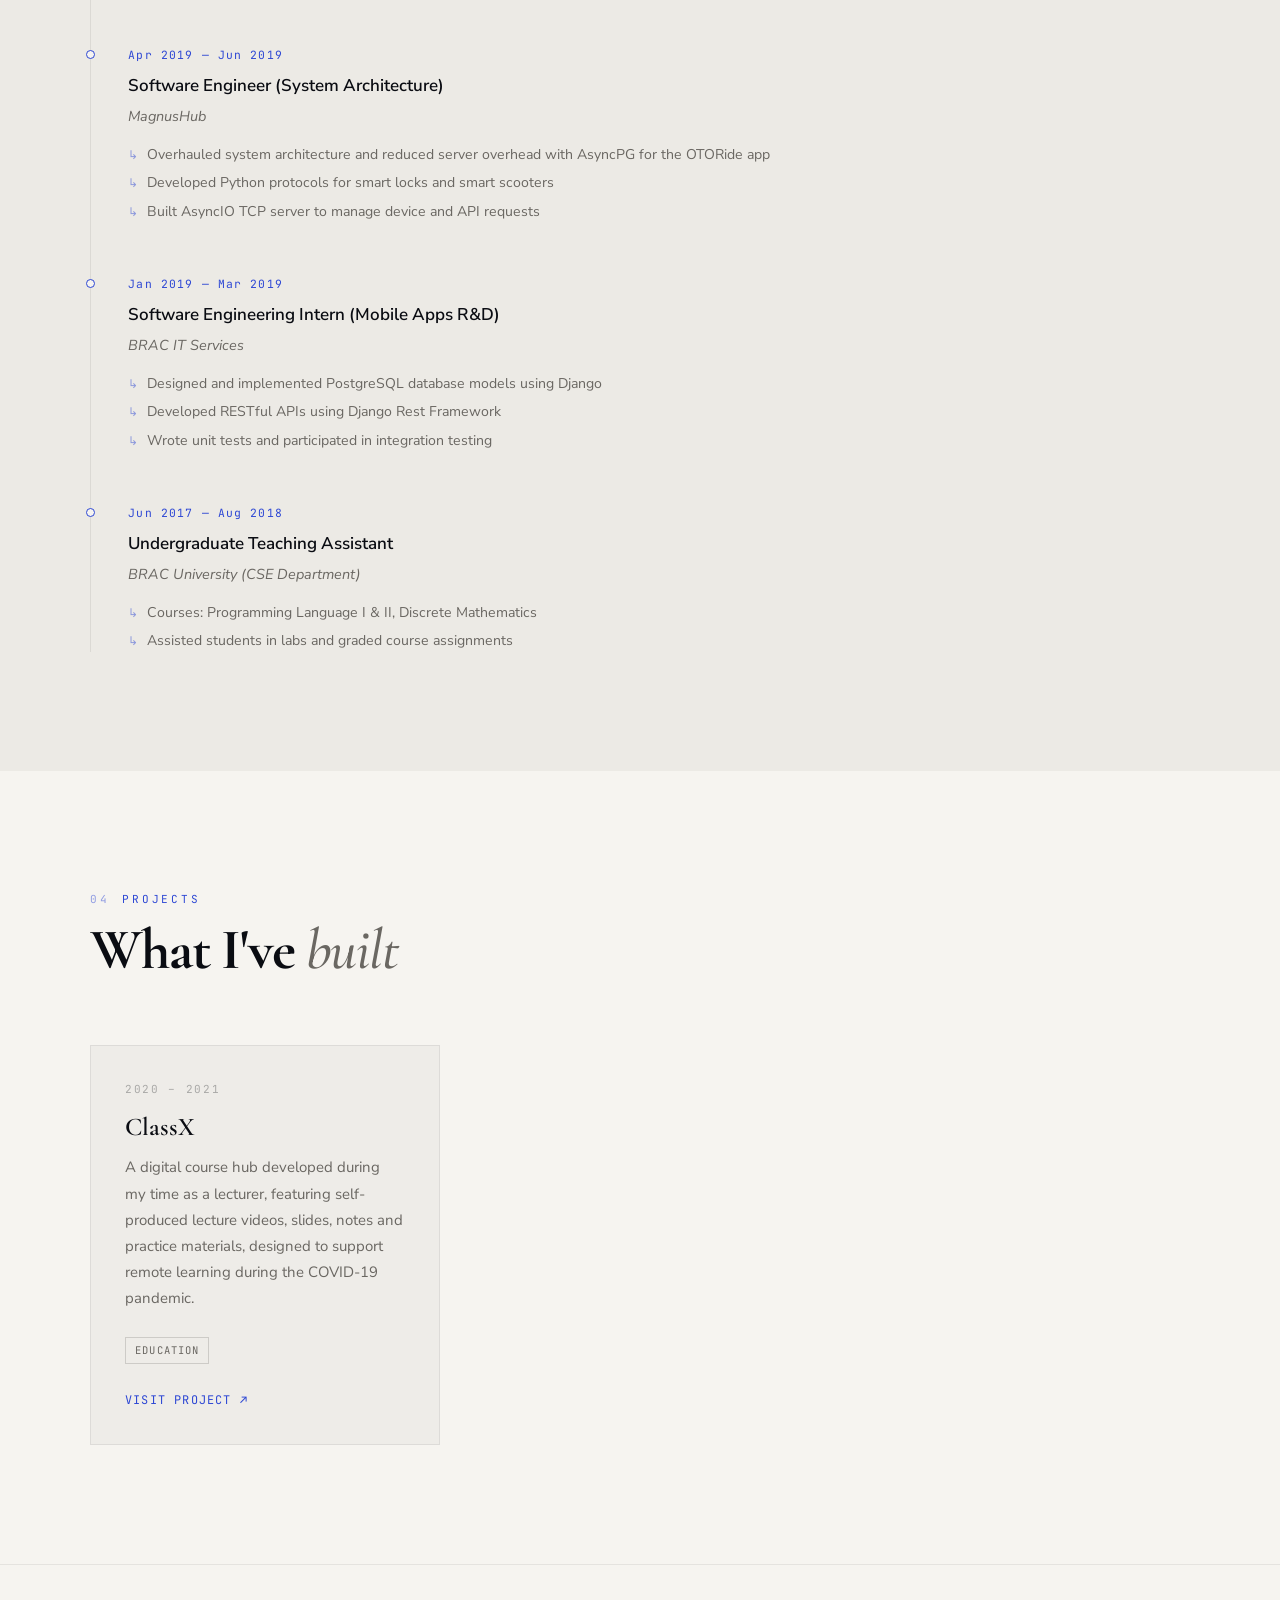
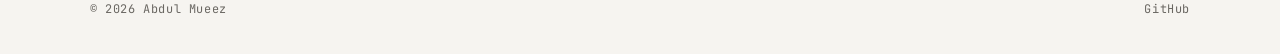
==== commit 9dd00adf: "mu" ====
--- a/index.html
+++ b/index.html
@@ -873,7 +873,7 @@
       role:    "Data Science Researcher",
       org:     "Siemens Energy",
       bullets: [
-        "Improved production inspection setups by deploying optimized Qwen 2.5 VL vision models",
+        "Improved production inspection setups by deploying optimized Qwen 2.5 VL models",
         "Addressed data gaps by designing an SDXL generative pipeline for domain-specific scenes",
       ],
     },
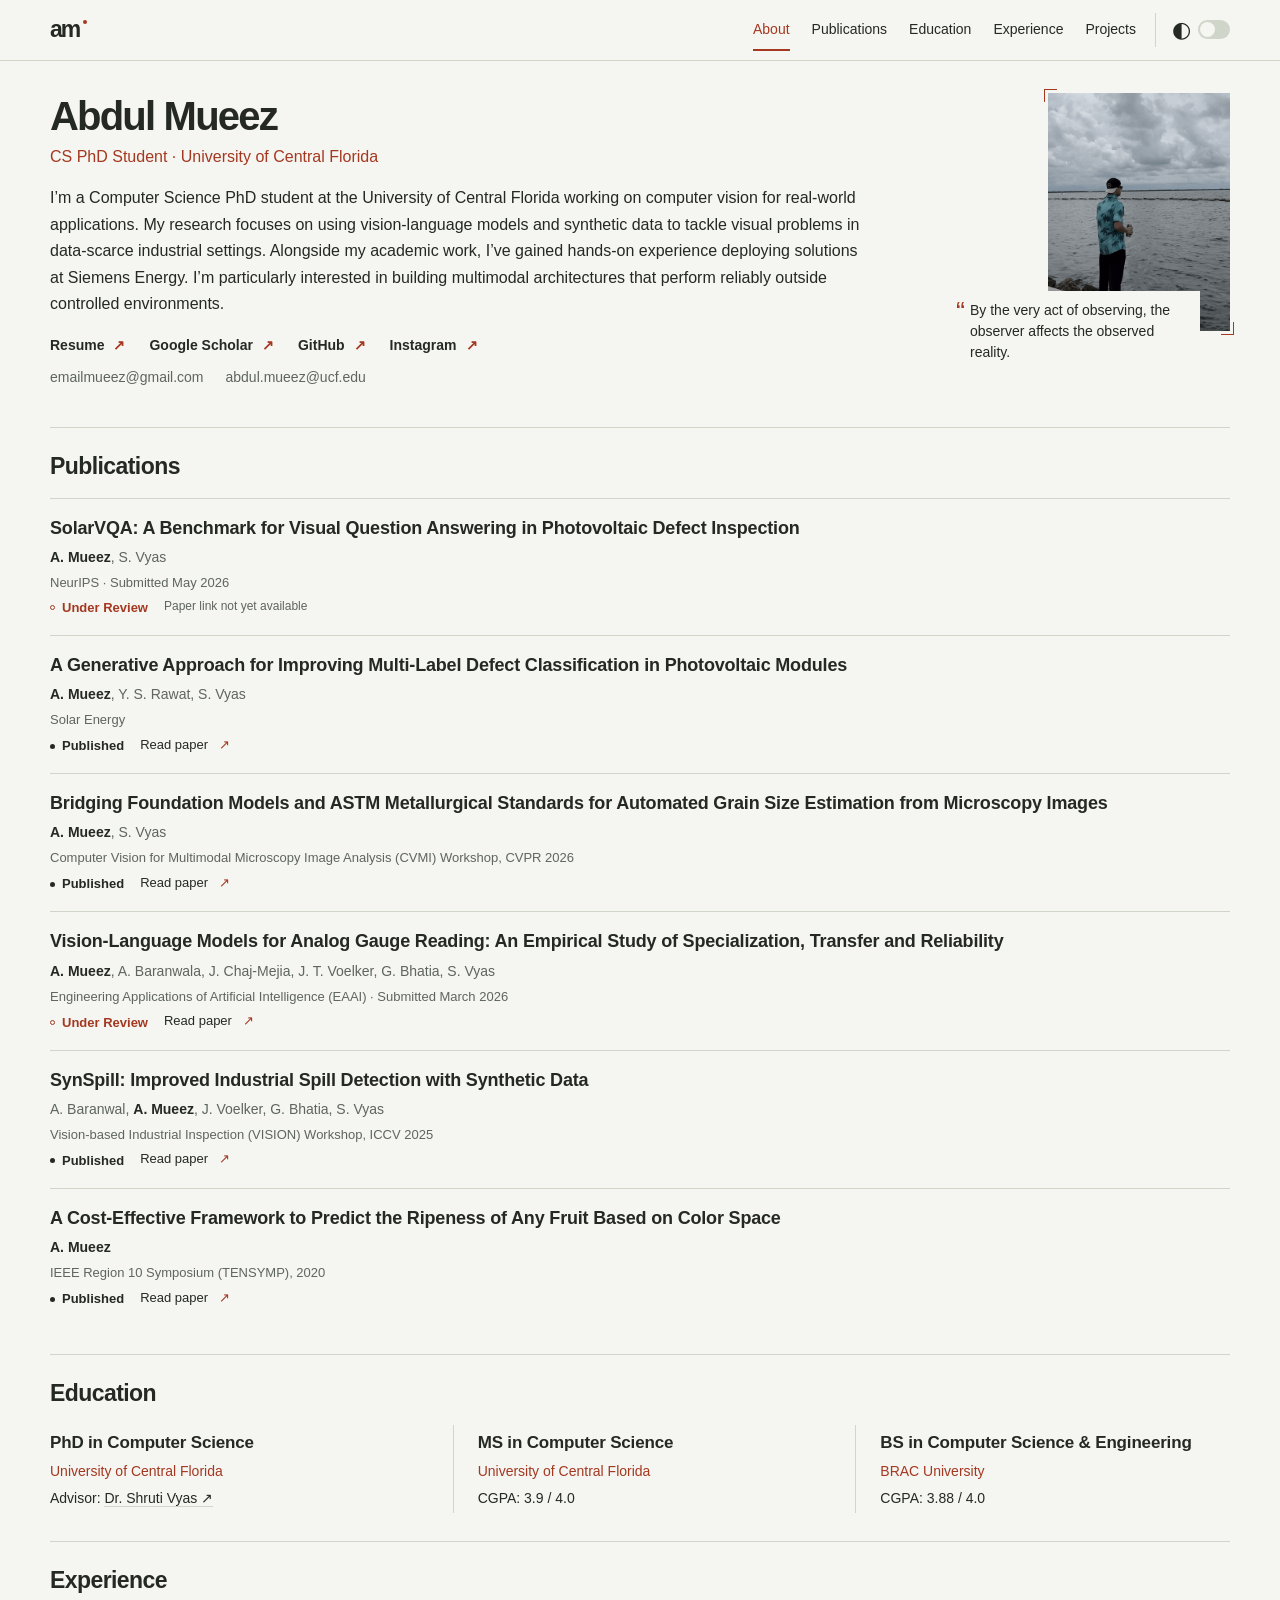
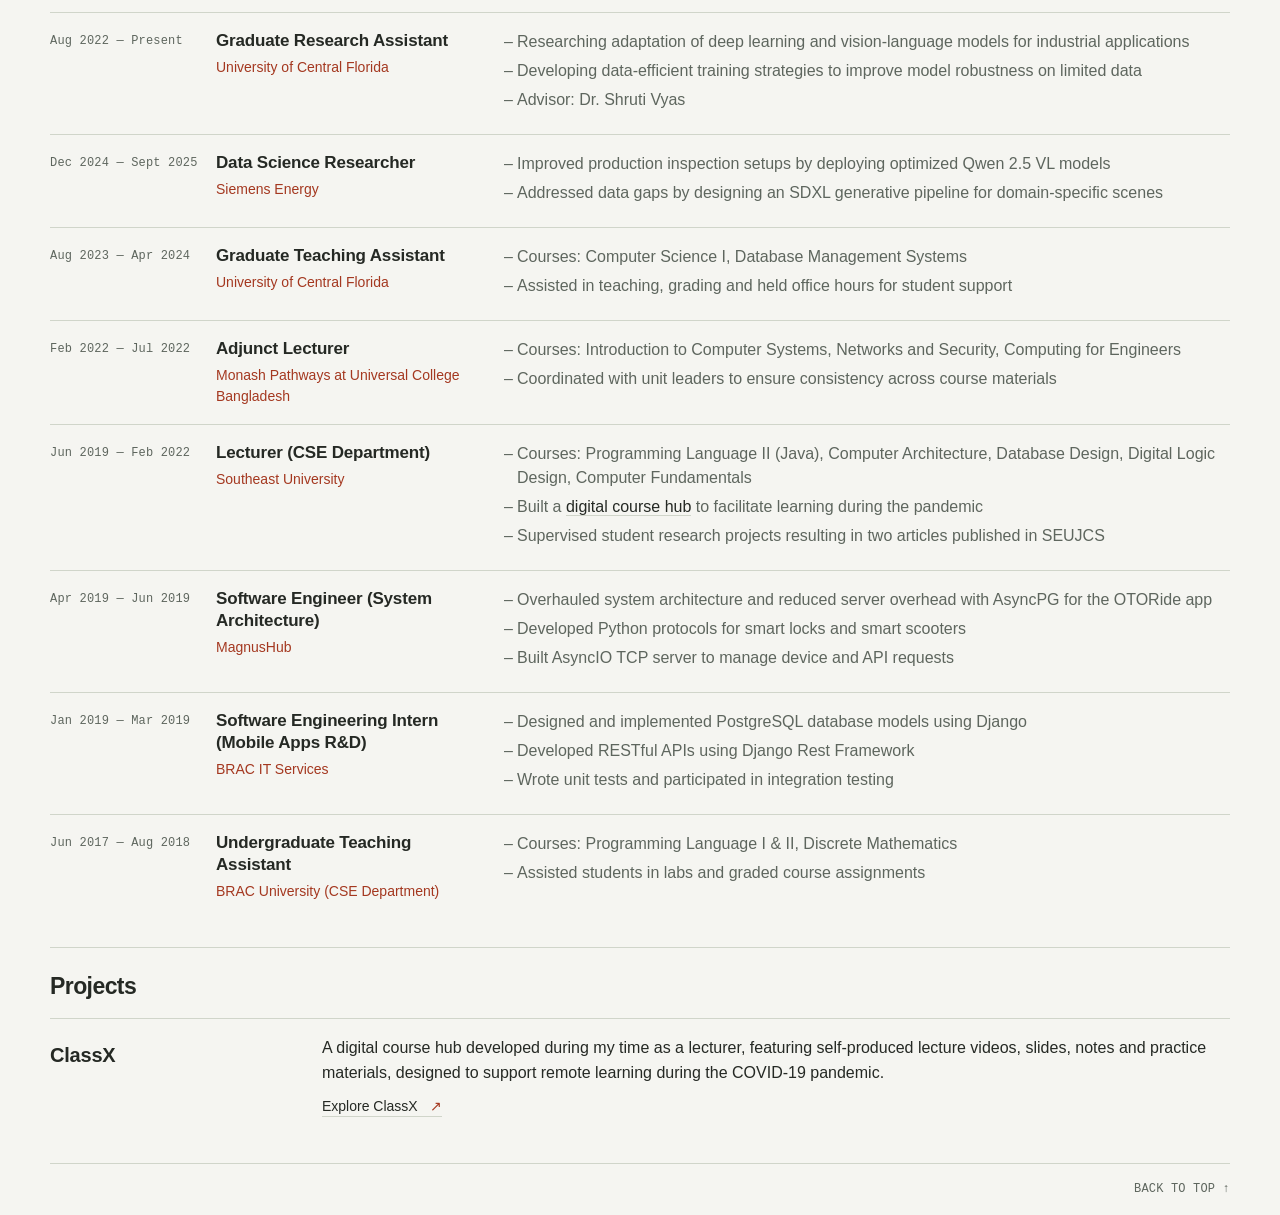
==== commit ca6f4e1b: "new design" ====
--- a/index.html
+++ b/index.html
@@ -1,1260 +1,101 @@
 <!DOCTYPE html>
 <html lang="en">
 <head>
-  <meta charset="UTF-8">
-  <meta name="viewport" content="width=device-width, initial-scale=1.0">
-  <title>Abdul Mueez</title>
-  <link rel="icon" type="image/x-icon" href="icon.ico">
-  <link rel="preconnect" href="https://fonts.googleapis.com">
-  <link href="https://fonts.googleapis.com/css2?family=Cormorant+Garamond:ital,wght@0,500;0,600;0,700;1,400;1,500;1,700&family=Nunito+Sans:ital,wght@0,300;0,400;0,500;0,600;1,400&family=JetBrains+Mono:wght@400;500&display=swap" rel="stylesheet">
+  <meta charset="utf-8">
+  <meta name="viewport" content="width=device-width, initial-scale=1">
+  <title>Abdul Mueez — Research &amp; Observation</title>
+  <meta name="description" content="Computer Science PhD student at the University of Central Florida. Research in computer vision, vision-language models, and synthetic data for real-world applications.">
+  <link rel="icon" href="favicon.svg">
+  <link rel="stylesheet" href="site.css">
+  <script src="content.js" defer></script>
+  <script src="site.js" defer></script>
+</head>
+<body>
+  <a class="skip-link" href="#main">Skip to content</a>
 
-<style>
-/* ═══════════════════════════════════════════
-   DESIGN TOKENS
-═══════════════════════════════════════════ */
-:root {
-  --font-display: 'Cormorant Garamond', serif;
-  --font-body:    'Nunito Sans', sans-serif;
-  --font-mono:    'JetBrains Mono', monospace;
+  <header class="site-header">
+    <a class="wordmark" href="#top" aria-label="Abdul Mueez, home">a<span>m</span><i></i></a>
+    <nav aria-label="Main navigation">
+      <a href="#about">About</a>
+      <a href="#publications">Publications</a>
+      <a href="#education">Education</a>
+      <a href="#experience">Experience</a>
+      <a href="#projects">Projects</a>
+    </nav>
 
-  --ease:         cubic-bezier(0.25, 0.46, 0.45, 0.94);
-  --ease-spring:  cubic-bezier(0.34, 1.56, 0.64, 1);
-  --dur:          0.38s;
-}
+    <div class="theme-control">
+      <span class="theme-symbol" aria-hidden="true">◐</span>
+      <span class="theme-switch" role="switch" tabindex="0" aria-checked="false" aria-label="Dark mode" data-unchecked>
+        <span data-slot="switch-thumb" data-unchecked></span>
+      </span>
+    </div>
+  </header>
 
-[data-theme="dark"] {
-  --bg:          #07090f;
-  --bg-alt:      #0c0f1a;
-  --surface:     #111522;
-  --border:      rgba(255,255,255,0.07);
-  --border-mid:  rgba(255,255,255,0.12);
-  --text:        #e8e4dd;
-  --text-muted:  #7a7871;
-  --text-faint:  rgba(232,228,221,0.35);
-  --nav-bg:      rgba(7,9,15,0.88);
-  --accent:      #5b77ff;
-  --accent-rgb:  91,119,255;
-  --accent-dim:  rgba(91,119,255,0.12);
-  --accent2:     #ff7849;
-  --card-bg:     #0f1321;
-  --card-hover:  #141828;
-  --shadow:      rgba(0,0,0,0.5);
-}
+  <main id="main">
+    <section class="overview" id="about" aria-labelledby="name">
+      <div class="profile-summary" id="top">
+        <h1 id="name">Abdul Mueez</h1>
+        <p class="tagline">CS PhD Student · University of Central Florida</p>
+        <p class="bio">I’m a Computer Science PhD student at the University of Central Florida working on computer vision for real-world applications. My research focuses on using vision-language models and synthetic data to tackle visual problems in data-scarce industrial settings. Alongside my academic work, I’ve gained hands-on experience deploying solutions at Siemens Energy. I’m particularly interested in building multimodal architectures that perform reliably outside controlled environments.</p>
 
-[data-theme="light"] {
-  --bg:          #f6f4f0;
-  --bg-alt:      #eceae5;
-  --surface:     #e6e3dc;
-  --border:      rgba(0,0,0,0.07);
-  --border-mid:  rgba(0,0,0,0.14);
-  --text:        #0a0c12;
-  --text-muted:  #6a6762;
-  --text-faint:  rgba(10,12,18,0.3);
-  --nav-bg:      rgba(246,244,240,0.9);
-  --accent:      #2d47d4;
-  --accent-rgb:  45,71,212;
-  --accent-dim:  rgba(45,71,212,0.08);
-  --accent2:     #d45022;
-  --card-bg:     #eeece8;
-  --card-hover:  #e8e5e0;
-  --shadow:      rgba(0,0,0,0.10);
-}
+        <div class="profile-links">
+          <a href="https://drive.google.com/file/d/1I6Yq4BlJesAmr7bq3lBnPo-xMZUh7998/view?usp=sharing" target="_blank" rel="noopener noreferrer">Resume<span aria-hidden="true">↗</span></a>
+          <a href="https://scholar.google.com/citations?user=MsNFtS4AAAAJ&amp;hl=en" target="_blank" rel="noopener noreferrer">Google Scholar<span aria-hidden="true">↗</span></a>
+          <a href="https://github.com/mueez-overflow" target="_blank" rel="noopener noreferrer">GitHub<span aria-hidden="true">↗</span></a>
+          <a href="https://www.instagram.com/mueez.spam/" target="_blank" rel="noopener noreferrer">Instagram<span aria-hidden="true">↗</span></a>
+        </div>
 
-/* ═══════════════════════════════════════════
-   RESET & BASE
-═══════════════════════════════════════════ */
-*, *::before, *::after { box-sizing: border-box; margin: 0; padding: 0; }
-html { scroll-behavior: smooth; font-size: 17px; }
-
-body {
-  background: var(--bg);
-  color: var(--text);
-  font-family: var(--font-body);
-  font-weight: 400;
-  line-height: 1.75;
-  overflow-x: hidden;
-  transition: background var(--dur) var(--ease), color var(--dur) var(--ease);
-}
-
-img { display: block; max-width: 100%; }
-a  { color: inherit; text-decoration: none; }
-strong { font-weight: 600; }
-
-/* ═══════════════════════════════════════════
-   NAVIGATION
-═══════════════════════════════════════════ */
-.nav {
-  position: fixed; top: 0; left: 0; right: 0; z-index: 200;
-  display: flex; align-items: center; justify-content: space-between;
-  padding: 0 max(3rem, calc((100% - 1100px) / 2)); height: 64px;
-  border-bottom: 1px solid transparent;
-  transition: background var(--dur) var(--ease),
-              border-color var(--dur) var(--ease),
-              backdrop-filter var(--dur) var(--ease);
-}
-.nav.is-scrolled {
-  background: var(--nav-bg);
-  backdrop-filter: blur(18px) saturate(180%);
-  -webkit-backdrop-filter: blur(18px) saturate(180%);
-  border-color: var(--border);
-}
-
-.nav-logo {
-  font-family: var(--font-display);
-  font-size: 1.35rem;
-  font-weight: 600;
-  letter-spacing: 0.04em;
-  color: var(--text);
-  transition: opacity 0.2s;
-}
-.nav-logo:hover { opacity: 0.7; }
-
-.nav-links {
-  display: flex; gap: 2.25rem; list-style: none;
-}
-.nav-links a {
-  font-family: var(--font-mono);
-  font-size: 0.72rem;
-  letter-spacing: 0.1em;
-  text-transform: uppercase;
-  color: var(--text-muted);
-  position: relative;
-  padding-bottom: 2px;
-  transition: color 0.2s;
-}
-.nav-links a::after {
-  content: '';
-  position: absolute; bottom: -2px; left: 0;
-  width: 0; height: 1px;
-  background: var(--accent);
-  transition: width 0.3s var(--ease);
-}
-.nav-links a:hover { color: var(--text); }
-.nav-links a:hover::after { width: 100%; }
-
-.nav-actions {
-  display: flex; align-items: center; gap: 0.75rem;
-}
-
-.icon-btn {
-  background: none;
-  border: 1px solid var(--border);
-  color: var(--text-muted);
-  cursor: pointer;
-  width: 36px; height: 36px;
-  border-radius: 50%;
-  display: flex; align-items: center; justify-content: center;
-  font-size: 0.9rem;
-  transition: border-color 0.2s, color 0.2s, transform 0.2s var(--ease-spring);
-}
-.icon-btn:hover {
-  border-color: var(--accent);
-  color: var(--accent);
-  transform: scale(1.08);
-}
-
-/* Hamburger */
-.hamburger { display: none; flex-direction: column; gap: 5px; cursor: pointer; padding: 6px; }
-.hamburger span {
-  display: block; width: 22px; height: 1.5px;
-  background: var(--text-muted);
-  transition: all 0.3s var(--ease);
-  transform-origin: center;
-}
-.hamburger.is-open span:nth-child(1) { transform: translateY(6.5px) rotate(45deg); }
-.hamburger.is-open span:nth-child(2) { opacity: 0; transform: scaleX(0); }
-.hamburger.is-open span:nth-child(3) { transform: translateY(-6.5px) rotate(-45deg); }
-
-/* Mobile menu overlay */
-.mobile-menu {
-  position: fixed; inset: 0; z-index: 190;
-  background: var(--bg);
-  display: flex; flex-direction: column;
-  align-items: center; justify-content: center; gap: 1rem;
-  opacity: 0; pointer-events: none;
-  transition: opacity 0.4s var(--ease);
-}
-.mobile-menu.is-open { opacity: 1; pointer-events: all; }
-.mobile-menu a {
-  font-family: var(--font-display);
-  font-size: clamp(2rem, 8vw, 3rem);
-  font-weight: 600;
-  color: var(--text-muted);
-  transition: color 0.2s;
-}
-.mobile-menu a:hover { color: var(--accent); }
-
-/* ═══════════════════════════════════════════
-   HERO
-═══════════════════════════════════════════ */
-.hero {
-  min-height: 100vh;
-  display: grid;
-  grid-template-columns: 1fr 380px;
-  gap: 4rem;
-  align-items: center;
-  padding: 8rem max(3rem, calc((100% - 1100px) / 2)) 6rem;
-  position: relative;
-  overflow: hidden;
-}
-
-/* Ambient background orbs */
-.hero-orb {
-  position: absolute;
-  border-radius: 50%;
-  pointer-events: none;
-  filter: blur(100px);
-}
-.hero-orb-1 {
-  width: 600px; height: 600px;
-  background: rgba(var(--accent-rgb), 0.07);
-  top: -200px; left: -200px;
-  animation: drift 18s ease-in-out infinite alternate;
-}
-.hero-orb-2 {
-  width: 400px; height: 400px;
-  background: rgba(var(--accent-rgb), 0.04);
-  bottom: -100px; right: 100px;
-  animation: drift 24s ease-in-out infinite alternate-reverse;
-}
-
-@keyframes drift {
-  from { transform: translate(0, 0) scale(1); }
-  to   { transform: translate(60px, 40px) scale(1.1); }
-}
-
-.hero-content { position: relative; z-index: 2; }
-
-.hero-eyebrow {
-  font-family: var(--font-mono);
-  font-size: 0.7rem;
-  letter-spacing: 0.2em;
-  text-transform: uppercase;
-  color: var(--accent);
-  margin-bottom: 1.25rem;
-  opacity: 0;
-  animation: fade-up 0.7s 0.1s var(--ease) forwards;
-}
-
-.hero-name {
-  font-family: var(--font-display);
-  font-size: clamp(3.5rem, 6.5vw, 6.5rem);
-  font-weight: 700;
-  line-height: 0.92;
-  letter-spacing: -0.02em;
-  margin-bottom: 2rem;
-  opacity: 0;
-  animation: fade-up 0.8s 0.25s var(--ease) forwards;
-}
-.hero-name em {
-  font-style: italic;
-  font-weight: 500;
-  color: var(--text-muted);
-}
-
-.hero-bio {
-  font-family: var(--font-display);
-  /* font-family: 'Montserrat', sans-serif; font-size: 0.95rem; */
-  font-size: 1rem;
-  color: var(--text-muted);
-  max-width: 500px;
-  line-height: 1.8;
-  margin-bottom: 2.5rem;
-
-  text-align: justify;
-  hyphens: auto;
-
-  opacity: 0;
-  animation: fade-up 0.8s 0.4s var(--ease) forwards;
-}
-
-/* Hero link buttons */
-.hero-links {
-  display: flex;
-  flex-wrap: wrap;
-  gap: 0.75rem;
-  margin-bottom: 1.5rem;
-  opacity: 0;
-  animation: fade-up 0.8s 0.55s var(--ease) forwards;
-}
-
-.btn {
-  display: inline-flex; align-items: center; gap: 0.45rem;
-  font-family: var(--font-mono);
-  font-size: 0.7rem;
-  letter-spacing: 0.1em;
-  text-transform: uppercase;
-  padding: 0.6rem 1.2rem;
-  border: 1px solid var(--border-mid);
-  color: var(--text-muted);
-  position: relative; overflow: hidden;
-  transition: color 0.25s, border-color 0.25s;
-  white-space: nowrap;
-}
-.btn::before {
-  content: '';
-  position: absolute; inset: 0;
-  background: var(--accent);
-  transform: translateX(-102%);
-  transition: transform 0.3s var(--ease);
-  z-index: -1;
-}
-.btn:hover { color: #fff; border-color: var(--accent); }
-.btn:hover::before { transform: translateX(0); }
-
-/* btn-primary background styles removed to only highlight on hover */
-.btn-primary { }
-.btn-primary::before { }
-
-/* Email row */
-.hero-emails {
-  display: flex;
-  flex-wrap: wrap;
-  gap: 1.25rem;
-  opacity: 0;
-  animation: fade-up 0.8s 0.65s var(--ease) forwards;
-}
-.hero-email-link {
-  font-family: var(--font-mono);
-  font-size: 0.72rem;
-  color: var(--text-muted);
-  letter-spacing: 0.03em;
-  border-bottom: 1px solid var(--border-mid);
-  padding-bottom: 1px;
-  transition: color 0.2s, border-color 0.2s;
-}
-.hero-email-link:hover {
-  color: var(--accent);
-  border-color: var(--accent);
-}
-
-/* Hero visual (right side) */
-.hero-visual {
-  position: relative; z-index: 2;
-  opacity: 0;
-  animation: fade-in 1s 0.5s var(--ease) forwards;
-}
-.hero-img-frame {
-  position: relative;
-  aspect-ratio: 4/5;
-  overflow: hidden;
-}
-.hero-img-frame::before {
-  content: '';
-  position: absolute; inset: 0;
-  border: 1px solid var(--border-mid);
-  z-index: 2;
-  pointer-events: none;
-}
-.hero-img-frame::after {
-  content: '';
-  position: absolute;
-  top: 10px; left: 10px; right: -10px; bottom: -10px;
-  border: 1px solid rgba(var(--accent-rgb), 0.3);
-  z-index: 0;
-  transition: all 0.4s var(--ease);
-}
-.hero-img-frame:hover::after {
-  top: 14px; left: 14px; right: -14px; bottom: -14px;
-}
-.hero-img-frame img {
-  position: relative; z-index: 1;
-  width: 100%; height: 100%;
-  object-fit: cover; object-position: center top;
-}
-.hero-quote {
-  margin-top: 1.5rem;
-  padding: 1rem 1.25rem;
-  border-left: 2px solid rgba(var(--accent-rgb), 0.4);
-  font-family: var(--font-display);
-  font-style: italic;
-  font-size: 0.95rem;
-  color: var(--text-muted);
-  line-height: 1.6;
-  transition: border-color 0.3s;
-}
-.hero-quote:hover { border-color: var(--accent); }
-
-/* ═══════════════════════════════════════════
-   SECTION SHARED
-═══════════════════════════════════════════ */
-.section { padding: 7rem max(3rem, calc((100% - 1100px) / 2)); }
-.section-alt { background: var(--bg-alt); }
-
-.section-header { margin-bottom: 4rem; }
-
-.section-label {
-  font-family: var(--font-mono);
-  font-size: 0.65rem;
-  letter-spacing: 0.25em;
-  text-transform: uppercase;
-  color: var(--accent);
-  display: flex; align-items: center; gap: 0.75rem;
-  margin-bottom: 0.75rem;
-}
-.section-label::before {
-  content: attr(data-num);
-  opacity: 0.5;
-}
-
-.section-title {
-  font-family: var(--font-display);
-  font-size: clamp(2.5rem, 4.5vw, 4.5rem);
-  font-weight: 700;
-  line-height: 0.95;
-  letter-spacing: -0.02em;
-}
-.section-title em {
-  font-style: italic;
-  font-weight: 500;
-  color: var(--text-muted);
-}
-
-/* ═══════════════════════════════════════════
-   SCROLL REVEAL
-═══════════════════════════════════════════ */
-.reveal {
-  opacity: 0;
-  transform: translateY(28px);
-  transition: opacity 0.65s var(--ease), transform 0.65s var(--ease);
-}
-.reveal.is-visible { opacity: 1; transform: translateY(0); }
-.reveal-delay-1 { transition-delay: 0.1s; }
-.reveal-delay-2 { transition-delay: 0.2s; }
-.reveal-delay-3 { transition-delay: 0.3s; }
-
-/* ═══════════════════════════════════════════
-   PUBLICATIONS
-═══════════════════════════════════════════ */
-.pub-list { display: flex; flex-direction: column; }
-
-.pub-item {
-  padding: 2rem 0;
-  border-bottom: 1px solid var(--border);
-  opacity: 0;
-  transform: translateY(20px);
-  transition: opacity 0.55s var(--ease), transform 0.55s var(--ease);
-}
-.pub-item.is-visible { opacity: 1; transform: translateY(0); }
-.pub-item:first-child { border-top: 1px solid var(--border); }
-
-.pub-status {
-  display: inline-flex; align-items: center; gap: 0.4rem;
-  font-family: var(--font-mono);
-  font-size: 0.58rem;
-  letter-spacing: 0.15em;
-  text-transform: uppercase;
-  padding: 0.2rem 0.65rem;
-  border: 1px solid;
-  margin-bottom: 0.6rem;
-}
-.pub-status::before {
-  content: '';
-  width: 5px; height: 5px;
-  border-radius: 50%;
-  background: currentColor;
-  flex-shrink: 0;
-}
-.pub-status.review   { color: #f59e0b; border-color: rgba(245,158,11,0.35); }
-.pub-status.revision { color: #d4a017; border-color: rgba(212,160,23,0.35); }
-.pub-status.accepted { color: #22c55e; border-color: rgba(34,197,94,0.35); }
-.pub-status.published { color: var(--accent); border-color: rgba(var(--accent-rgb),0.35); }
-
-.pub-title {
-  font-family: var(--font-display);
-  font-size: 1.2rem;
-  font-weight: 600;
-  line-height: 1.3;
-  margin-bottom: 0.4rem;
-  color: var(--text);
-}
-
-.pub-authors {
-  font-size: 0.85rem;
-  color: var(--text-muted);
-  margin-bottom: 0.25rem;
-  line-height: 1.5;
-}
-
-.pub-venue {
-  font-family: var(--font-mono);
-  font-size: 0.72rem;
-  color: var(--text-muted);
-  margin-bottom: 0.75rem;
-  letter-spacing: 0.02em;
-}
-
-.pub-link {
-  display: inline-flex; align-items: center; gap: 0.35rem;
-  font-family: var(--font-mono);
-  font-size: 0.68rem;
-  letter-spacing: 0.08em;
-  text-transform: uppercase;
-  color: var(--accent);
-  border-bottom: 1px solid rgba(var(--accent-rgb), 0.3);
-  padding-bottom: 1px;
-  transition: border-color 0.2s;
-}
-.pub-link:hover { border-color: var(--accent); }
-
-/* ═══════════════════════════════════════════
-   PROJECTS
-═══════════════════════════════════════════ */
-.projects-grid {
-  display: grid;
-  grid-template-columns: repeat(auto-fill, minmax(320px, 1fr));
-  gap: 1.5rem;
-}
-
-.project-card {
-  background: var(--card-bg);
-  border: 1px solid var(--border);
-  padding: 2rem;
-  position: relative;
-  overflow: hidden;
-  display: flex; flex-direction: column;
-  opacity: 0; transform: translateY(20px);
-  transition: opacity 0.55s var(--ease), transform 0.55s var(--ease),
-              background 0.25s, border-color 0.25s;
-}
-.project-card.is-visible { opacity: 1; transform: translateY(0); }
-.project-card::before {
-  content: '';
-  position: absolute; top: 0; left: 0; right: 0;
-  height: 2px;
-  background: var(--accent);
-  transform: scaleX(0);
-  transform-origin: left;
-  transition: transform 0.4s var(--ease);
-}
-.project-card:hover { background: var(--card-hover); border-color: var(--border-mid); }
-.project-card:hover::before { transform: scaleX(1); }
-
-.project-year {
-  font-family: var(--font-mono);
-  font-size: 0.65rem;
-  letter-spacing: 0.15em;
-  color: var(--text-faint);
-  margin-bottom: 0.75rem;
-}
-
-.project-title {
-  font-family: var(--font-display);
-  font-size: 1.5rem;
-  font-weight: 600;
-  line-height: 1.15;
-  margin-bottom: 0.75rem;
-  color: var(--text);
-}
-
-.project-desc {
-  font-size: 0.88rem;
-  color: var(--text-muted);
-  line-height: 1.75;
-  flex: 1;
-  margin-bottom: 1.5rem;
-}
-
-.project-tags {
-  display: flex; flex-wrap: wrap; gap: 0.4rem;
-  margin-bottom: 1.5rem;
-}
-.project-tag {
-  font-family: var(--font-mono);
-  font-size: 0.62rem;
-  letter-spacing: 0.1em;
-  text-transform: uppercase;
-  padding: 0.2rem 0.55rem;
-  border: 1px solid var(--border-mid);
-  color: var(--text-muted);
-}
-
-.project-cta {
-  display: inline-flex; align-items: center; gap: 0.4rem;
-  font-family: var(--font-mono);
-  font-size: 0.7rem;
-  letter-spacing: 0.1em;
-  text-transform: uppercase;
-  color: var(--accent);
-  transition: gap 0.2s var(--ease-spring);
-}
-.project-cta:hover { gap: 0.65rem; }
-
-/* ═══════════════════════════════════════════
-   TIMELINE (Experience & Education)
-═══════════════════════════════════════════ */
-.timeline { position: relative; }
-.timeline::before {
-  content: '';
-  position: absolute; left: 0; top: 4px; bottom: 0;
-  width: 1px; background: var(--border);
-}
-
-.timeline-item {
-  position: relative;
-  padding: 0 0 3rem 2.25rem;
-  opacity: 0; transform: translateX(-16px);
-  transition: opacity 0.55s var(--ease), transform 0.55s var(--ease);
-}
-.timeline-item.is-visible { opacity: 1; transform: translateX(0); }
-.timeline-item:last-child { padding-bottom: 0; }
-
-.timeline-item::before {
-  content: '';
-  position: absolute; left: -4px; top: 5px;
-  width: 9px; height: 9px;
-  border-radius: 50%;
-  border: 1.5px solid var(--accent);
-  background: var(--bg);
-  transition: background 0.2s;
-}
-.timeline-item:hover::before { background: var(--accent); }
-
-.timeline-date {
-  font-family: var(--font-mono);
-  font-size: 0.67rem;
-  letter-spacing: 0.1em;
-  color: var(--accent);
-  margin-bottom: 0.35rem;
-}
-
-.timeline-role {
-  font-size: 1rem;
-  font-weight: 600;
-  color: var(--text);
-  margin-bottom: 0.2rem;
-}
-
-.timeline-org {
-  font-size: 0.85rem;
-  color: var(--text-muted);
-  margin-bottom: 0.8rem;
-  font-style: italic;
-}
-
-.timeline-desc {
-  font-size: 0.85rem;
-  color: var(--text-muted);
-  line-height: 1.7;
-  margin-bottom: 0.4rem;
-}
-
-.timeline-bullets {
-  list-style: none;
-  display: flex; flex-direction: column; gap: 0.3rem;
-}
-.timeline-bullets li {
-  font-size: 0.83rem;
-  color: var(--text-muted);
-  line-height: 1.65;
-  padding-left: 1.1rem;
-  position: relative;
-}
-.timeline-bullets li::before {
-  content: '↳';
-  position: absolute; left: 0;
-  color: rgba(var(--accent-rgb), 0.5);
-  font-size: 0.7rem;
-  top: 0.25em;
-}
-.timeline-bullets li a {
-  color: var(--text-muted);
-  border-bottom: 1px solid rgba(var(--accent-rgb), 0.3);
-  transition: color 0.2s, border-color 0.2s;
-}
-.timeline-bullets li a:hover { color: var(--accent); border-color: var(--accent); }
-.timeline-desc a {
-  color: var(--text-muted);
-  border-bottom: 1px solid rgba(var(--accent-rgb), 0.3);
-  transition: color 0.2s, border-color 0.2s;
-}
-.timeline-desc a:hover { color: var(--accent); border-color: var(--accent); }
-
-/* ═══════════════════════════════════════════
-   FOOTER
-═══════════════════════════════════════════ */
-.footer {
-  border-top: 1px solid var(--border);
-  padding: 2rem max(3rem, calc((100% - 1100px) / 2));
-  display: flex; align-items: center;
-  justify-content: space-between;
-  flex-wrap: wrap; gap: 1rem;
-}
-.footer-left {
-  font-family: var(--font-mono);
-  font-size: 0.7rem;
-  letter-spacing: 0.05em;
-  color: var(--text-muted);
-}
-.footer-right {
-  display: flex; gap: 1.5rem;
-}
-.footer-right a {
-  font-family: var(--font-mono);
-  font-size: 0.7rem;
-  letter-spacing: 0.05em;
-  color: var(--text-muted);
-  transition: color 0.2s;
-}
-.footer-right a:hover { color: var(--text); }
-
-/* ═══════════════════════════════════════════
-   LOAD ANIMATIONS
-═══════════════════════════════════════════ */
-@keyframes fade-up {
-  from { opacity: 0; transform: translateY(24px); }
-  to   { opacity: 1; transform: translateY(0); }
-}
-@keyframes fade-in {
-  from { opacity: 0; }
-  to   { opacity: 1; }
-}
-
-/* ═══════════════════════════════════════════
-   RESPONSIVE
-═══════════════════════════════════════════ */
-@media (max-width: 980px) {
-  .hero { grid-template-columns: 1fr; }
-  .hero-visual { display: none; }
-  .nav-links { display: none; }
-  .hamburger { display: flex; }
-}
-
-@media (max-width: 768px) {
-  .nav { padding: 0 1.5rem; }
-  .hero { padding: 7rem 1.5rem 5rem; }
-  .section { padding: 5rem 1.5rem; }
-  .footer { padding: 1.5rem; }
-  .projects-grid { grid-template-columns: 1fr; }
-}
-
-@media (max-width: 480px) {
-  html { font-size: 15px; }
-  .hero-links { display: grid; grid-template-columns: 1fr 1fr; gap: 0.5rem; width: 100%; }
-  .hero-links .btn { width: 100%; justify-content: center; padding: 0.6rem 0; }
-}
-
-/* ═══════════════════════════════════════════
-   SELECTION
-═══════════════════════════════════════════ */
-::selection {
-  background: rgba(var(--accent-rgb), 0.2);
-  color: var(--text);
-}
-</style>
-</head>
-
-<body>
-
-<div class="mobile-menu" id="mobileMenu" aria-hidden="true"></div>
-
-<nav class="nav" id="nav"></nav>
-
-<main id="main"></main>
-
-<footer class="footer" id="footer"></footer>
-
-<script>
-/* ═══════════════════════════════════════════════
-   ╔═══════════════════════════════════════════╗
-   ║            SITE DATA — EDIT HERE          ║
-   ║  Add / remove / update any section below  ║
-   ╚═══════════════════════════════════════════╝
-═══════════════════════════════════════════════ */
-
-const SITE = {
-
-  /* ── Personal info ─────────────────────────── */
-  profile: {
-    initials:   "AM",
-    name:       "Abdul Mueez",
-    tagline:    "CS PhD Student · University of Central Florida",
-    photo:      "observer_coast_v2.gif",
-    photoAlt:   "Abdul Mueez",
-    bio:        `I’m a Computer Science PhD student at the University of Central Florida working on computer vision for real-world applications. My research focuses on using vision-language models and synthetic data to tackle visual problems in data-scarce industrial settings. Alongside my academic work, I’ve gained hands-on experience deploying solutions at Siemens Energy. I’m particularly interested in building multimodal architectures that perform reliably outside controlled environments.`,
-    quote:      "By the very act of observing, the observer affects the observed reality.",
-  },
-
-  /* ── Top links (shown in hero) ─────────────────
-       Set primary: true for the filled accent button.
-       Add / remove entries freely.               */
-  heroLinks: [
-    { label: "Resume",    href: "https://drive.google.com/file/d/1I6Yq4BlJesAmr7bq3lBnPo-xMZUh7998/view?usp=sharing", primary: true },
-    { label: "Scholar",   href: "https://scholar.google.com/citations?user=MsNFtS4AAAAJ&hl=en" },
-    // { label: "YouTube",   href: "https://www.youtube.com/@mueez.mp4/courses" },
-    { label: "Instagram", href: "https://www.instagram.com/mueez.spam/" },
-  ],
-
-  /* ── Email addresses (shown in hero) ───────── */
-  emails: [
-    "emailmueez@gmail.com",
-    "abdul.mueez@ucf.edu",
-  ],
-
-  /* ── Navigation items ──────────────────────── */
-  nav: [
-    { label: "About",        href: "#about" },
-    { label: "Education",    href: "#education" },
-    { label: "Publications", href: "#publications" },
-    { label: "Experience",   href: "#experience" },
-    { label: "Projects",     href: "#projects" },
-  ],
-
-  /* ── Publications ──────────────────────────────
-       status: "published" | "accepted" | "revision" | "review"
-       link: { href, label } or null if no link yet.
-       Add new entries at the TOP of the array.   */
-  publications: [
-    {
-      status:      "review",
-      statusLabel: "Under Review",
-      title:       "SolarVQA: A Benchmark for Visual Question Answering in Photovoltaic Defect Inspection",
-      authors:     "<strong>A. Mueez</strong>, S. Vyas",
-      venue:       "NeurIPS · Submitted May 2026",
-    },
-    {
-      status:      "published",
-      statusLabel: "Published",
-      title:       "A Generative Approach for Improving Multi-Label Defect Classification in Photovoltaic Modules",
-      authors:     "<strong>A. Mueez</strong>, Y. S. Rawat, S. Vyas",
-      venue:       "Solar Energy",
-      link:        { href: "https://www.sciencedirect.com/science/article/pii/S0038092X26006328", label: "View Paper ↗" },
-    },
-    {
-      status:      "published",
-      statusLabel: "Published",
-      title:       "Bridging Foundation Models and ASTM Metallurgical Standards for Automated Grain Size Estimation from Microscopy Images",
-      authors:     "<strong>A. Mueez</strong>, S. Vyas",
-      venue:       "Computer Vision for Multimodal Microscopy Image Analysis (CVMI) Workshop, CVPR 2026",
-      link:        { href: "https://openaccess.thecvf.com/content/CVPR2026W/CVMI/papers/Mueez_Bridging_Foundation_Models_and_ASTM_Metallurgical_Standards_for_Automated_Grain_CVPRW_2026_paper.pdf", label: "View Paper ↗" },
-    },
-    {
-      status:      "review",
-      statusLabel: "Under Review",
-      title:       "Vision-Language Models for Analog Gauge Reading: An Empirical Study of Specialization, Transfer and Reliability",
-      authors:     "<strong>A. Mueez</strong>, A. Baranwala, J. Chaj-Mejia, J. T. Voelker, G. Bhatia, S. Vyas",
-      venue:       "Engineering Applications of Artificial Intelligence (EAAI) · Submitted March 2026",
-      link:        { href: "https://arxiv.org/pdf/2608.17723", label: "View Paper ↗" },
-    },
-    {
-      status:      "published",
-      statusLabel: "Published",
-      title:       "SynSpill: Improved Industrial Spill Detection with Synthetic Data",
-      authors:     "A. Baranwal, <strong>A. Mueez</strong>, J. Voelker, G. Bhatia, S. Vyas",
-      venue:       "Vision-based Industrial Inspection (VISION) Workshop, ICCV 2025",
-      link:        { href: "https://openaccess.thecvf.com/content/ICCV2025W/VISION'25/papers/Baranwal_SynSpill_Improved_Industrial_Spill_Detection_With_Synthetic_Data_ICCVW_2025_paper.pdf", label: "View Paper ↗" },
-    },
-    {
-      status:      "published",
-      statusLabel: "Published",
-      title:       "A Cost-Effective Framework to Predict the Ripeness of Any Fruit Based on Color Space",
-      authors:     "<strong>A. Mueez</strong>",
-      venue:       "IEEE Region 10 Symposium (TENSYMP), 2020",
-      link:        { href: "https://ieeexplore.ieee.org/abstract/document/9231002", label: "View Paper ↗" },
-    },
-  ],
-
-  /* ── Experience ─────────────────────────────────
-       bullets: array of strings (HTML allowed).
-       desc: optional plain paragraph (HTML allowed).  */
-  experience: [
-    {
-      date:    "Aug 2022 — Present",
-      role:    "Graduate Research Assistant",
-      org:     "University of Central Florida",
-      bullets: [
-        "Researching adaptation of deep learning and vision-language models for industrial applications",
-        "Developing data-efficient training strategies to improve model robustness on limited data",
-        "Advisor: Dr. Shruti Vyas",
-      ],
-    },
-    {
-      date:    "Dec 2024 — Sept 2025",
-      role:    "Data Science Researcher",
-      org:     "Siemens Energy",
-      bullets: [
-        "Improved production inspection setups by deploying optimized Qwen 2.5 VL models",
-        "Addressed data gaps by designing an SDXL generative pipeline for domain-specific scenes",
-      ],
-    },
-    {
-      date:    "Aug 2023 — Apr 2024",
-      role:    "Graduate Teaching Assistant",
-      org:     "University of Central Florida",
-      bullets: [
-        "Courses: Computer Science I, Database Management Systems",
-        "Assisted in teaching, grading and held office hours for student support",
-      ],
-    },
-    {
-      date:    "Feb 2022 — Jul 2022",
-      role:    "Adjunct Lecturer",
-      org:     "Monash Pathways at Universal College Bangladesh",
-      bullets: [
-        "Courses: Introduction to Computer Systems, Networks and Security, Computing for Engineers",
-        "Coordinated with unit leaders to ensure consistency across course materials",
-      ],
-    },
-    {
-      date:    "Jun 2019 — Feb 2022",
-      role:    "Lecturer (CSE Department)",
-      org:     "Southeast University",
-      bullets: [
-        "Courses: Programming Language II (Java), Computer Architecture, Database Design, Digital Logic Design, Computer Fundamentals",
-        `Built a <a href="https://sites.google.com/view/abdulmueez/classx" target="_blank" rel="noopener">digital course hub</a> to facilitate learning during the pandemic`,
-        "Supervised student research projects resulting in two articles published in SEUJCS",
-      ],
-    },
-    {
-      date:    "Apr 2019 — Jun 2019",
-      role:    "Software Engineer (System Architecture)",
-      org:     "MagnusHub",
-      bullets: [
-        "Overhauled system architecture and reduced server overhead with AsyncPG for the OTORide app",
-        "Developed Python protocols for smart locks and smart scooters",
-        "Built AsyncIO TCP server to manage device and API requests",
-      ],
-    },
-    {
-      date:    "Jan 2019 — Mar 2019",
-      role:    "Software Engineering Intern (Mobile Apps R&D)",
-      org:     "BRAC IT Services",
-      bullets: [
-        "Designed and implemented PostgreSQL database models using Django",
-        "Developed RESTful APIs using Django Rest Framework",
-        "Wrote unit tests and participated in integration testing",
-      ],
-    },
-    {
-      date:    "Jun 2017 — Aug 2018",
-      role:    "Undergraduate Teaching Assistant",
-      org:     "BRAC University (CSE Department)",
-      bullets: [
-        "Courses: Programming Language I & II, Discrete Mathematics",
-        "Assisted students in labs and graded course assignments",
-      ],
-    },
-  ],
-
-  /* ── Education ─────────────────────────────────
-       desc: optional paragraph (HTML allowed).   */
-  education: [
-    {
-      date:  "Present",
-      role:  "PhD in Computer Science",
-      org:   "University of Central Florida",
-      desc:  `Advisor: <a href="https://vyas-lab.github.io/" target="_blank" rel="noopener">Dr. Shruti Vyas</a>.`,
-    },
-    {
-      date:  "May 2026",
-      role:  "MS in Computer Science",
-      org:   "University of Central Florida · CGPA: 3.9 / 4.0",
-    },
-    {
-      date:  "Dec 2018",
-      role:  "BS in Computer Science & Engineering",
-      org:   "BRAC University · CGPA: 3.88 / 4.0",
-      desc:  `Thesis: <a href="https://scholar.google.com/citations?view_op=view_citation&hl=en&user=MsNFtS4AAAAJ&citation_for_view=MsNFtS4AAAAJ:u5HHmVD_uO8C" target="_blank" rel="noopener">Exploratory Data Analysis and Success Prediction of Google Play Store Apps</a>.`,
-    },
-  ],
-
-  /* ── Footer links ───────────────────────────── */
-  footerLinks: [
-    { label: "GitHub", href: "https://github.com/mueez-overflow" },
-  ],
-
-  /* ── Projects ───────────────────────────────────
-       Add new project objects to this array.
-       Tags are displayed as small mono pills.    */
-  projects: [
-    {
-      title:       "ClassX",
-      year:        "2020 – 2021",
-      description: "A digital course hub developed during my time as a lecturer, featuring self-produced lecture videos, slides, notes and practice materials, designed to support remote learning during the COVID-19 pandemic.",
-      tags:        ["Education"],
-      href:        "https://mueez-overflow.github.io/classx/",
-      linkLabel:   "Visit Project ↗",
-    },
-    /* ── Add more projects here ──
-    {
-      title:       "My New Project",
-      year:        "2024",
-      description: "Short description of what this project does.",
-      tags:        ["Tag1", "Tag2"],
-      href:        "https://example.com",
-      linkLabel:   "View Project ↗",
-    },
-    */
-  ],
-
-}; // ← end SITE_DATA
-
-/* ═══════════════════════════════════════════════
-   RENDER HELPERS
-═══════════════════════════════════════════════ */
-
-function el(tag, cls, html) {
-  const e = document.createElement(tag);
-  if (cls) e.className = cls;
-  if (html !== undefined) e.innerHTML = html;
-  return e;
-}
-
-/* ─── NAV ─── */
-function renderNav() {
-  const nav = document.getElementById('nav');
-  nav.innerHTML = `
-    <a href="#about" class="nav-logo">${SITE.profile.initials}</a>
-    <ul class="nav-links">
-      ${SITE.nav.map(n => `<li><a href="${n.href}">${n.label}</a></li>`).join('')}
-    </ul>
-    <div class="nav-actions">
-      <button class="icon-btn" id="themeBtn" title="Toggle theme" aria-label="Toggle theme">☀</button>
-      <button class="hamburger" id="hamburger" aria-label="Open menu" aria-expanded="false">
-        <span></span><span></span><span></span>
-      </button>
-    </div>
-  `;
-}
-
-/* ─── MOBILE MENU ─── */
-function renderMobileMenu() {
-  const menu = document.getElementById('mobileMenu');
-  menu.innerHTML = SITE.nav.map(n =>
-    `<a href="${n.href}" class="mobile-nav-link">${n.label}</a>`
-  ).join('');
-}
-
-/* ─── HERO ─── */
-function renderHero() {
-  const s = SITE.profile;
-  const section = el('section', 'hero', `
-    <div class="hero-orb hero-orb-1"></div>
-    <div class="hero-orb hero-orb-2"></div>
-
-    <div class="hero-content">
-      <p class="hero-eyebrow">${s.tagline}</p>
-
-      <h1 class="hero-name">
-        ${s.name.split(' ')[0]}<br>
-        <em>${s.name.split(' ')[1]}</em>
-      </h1>
-
-      <p class="hero-bio">${s.bio}</p>
-
-      <div class="hero-links">
-        ${SITE.heroLinks.map(l =>
-          `<a href="${l.href}" target="_blank" rel="noopener"
-              class="btn${l.primary ? ' btn-primary' : ''}">${l.label}</a>`
-        ).join('')}
+        <div class="profile-emails">
+          <a href="mailto:emailmueez@gmail.com">emailmueez@gmail.com</a>
+          <a href="mailto:abdul.mueez@ucf.edu">abdul.mueez@ucf.edu</a>
+        </div>
       </div>
 
-      <div class="hero-emails">
-        ${SITE.emails.map(e =>
-          `<a href="mailto:${e}" class="hero-email-link">${e}</a>`
-        ).join('')}
+      <div class="observation">
+        <figure class="observer-image">
+          <picture>
+            <img src="observer-coast.gif" width="480" height="632" fetchpriority="high" alt="A person standing on a rocky shoreline, looking out over the water beneath an overcast sky.">
+          </picture>
+          <span class="frame-corner tl"></span>
+          <span class="frame-corner br"></span>
+        </figure>
+        <blockquote>By the very act of observing, the observer affects the observed reality.</blockquote>
       </div>
-    </div>
+    </section>
 
-    <div class="hero-visual">
-      <div class="hero-img-frame">
-        <img src="${s.photo}" alt="${s.photoAlt}" loading="eager">
+    <section class="publications" id="publications" aria-labelledby="publications-heading">
+      <div class="section-heading">
+        <h2 id="publications-heading">Publications</h2>
       </div>
-      <blockquote class="hero-quote">${s.quote}</blockquote>
-    </div>
-  `);
-  section.id = 'about';
-  return section;
-}
+      <div class="publication-list" id="publication-list"></div>
+    </section>
 
-/* ─── PUBLICATIONS ─── */
-function renderPublications() {
-  const section = el('section', 'section section-alt');
-  section.id = 'publications';
-  section.innerHTML = `
-    <div class="section-header">
-      <p class="section-label reveal" data-num="02">Publications</p>
-      <h2 class="section-title reveal reveal-delay-1">What I've <em>written</em></h2>
-    </div>
-    <div class="pub-list">
-      ${SITE.publications.map(p => `
-        <article class="pub-item">
-          <span class="pub-status ${p.status}">${p.statusLabel}</span>
-          <h3 class="pub-title">${p.title}</h3>
-          <p class="pub-authors">${p.authors}</p>
-          <p class="pub-venue">${p.venue}</p>
-          ${p.link
-            ? `<a class="pub-link" href="${p.link.href}" target="_blank" rel="noopener">${p.link.label}</a>`
-            : ''}
-        </article>
-      `).join('')}
-    </div>
-  `;
-  return section;
-}
+    <section class="education" id="education" aria-labelledby="education-heading">
+      <div class="section-heading">
+        <h2 id="education-heading">Education</h2>
+      </div>
+      <div class="education-list" id="education-list"></div>
+    </section>
 
-/* ─── PROJECTS ─── */
-function renderProjects() {
-  const section = el('section', 'section');
-  section.id = 'projects';
-  section.innerHTML = `
-    <div class="section-header">
-      <p class="section-label reveal" data-num="04">Projects</p>
-      <h2 class="section-title reveal reveal-delay-1">What I've <em>built</em></h2>
-    </div>
-    <div class="projects-grid">
-      ${SITE.projects.map(p => `
-        <article class="project-card">
-          <p class="project-year">${p.year}</p>
-          <h3 class="project-title">${p.title}</h3>
-          <p class="project-desc">${p.description}</p>
-          <div class="project-tags">
-            ${p.tags.map(t => `<span class="project-tag">${t}</span>`).join('')}
-          </div>
-          <a class="project-cta" href="${p.href}" target="_blank" rel="noopener">${p.linkLabel}</a>
-        </article>
-      `).join('')}
-    </div>
-  `;
-  return section;
-}
+    <section class="experience content-section" id="experience" aria-labelledby="experience-heading">
+      <div>
+        <div class="experience-heading">
+          <h2 id="experience-heading">Experience</h2>
+        </div>
+        <div class="experience-list" id="experience-list"></div>
+      </div>
+    </section>
 
-/* ─── TIMELINE HELPER ─── */
-function timelineHTML(items) {
-  return `<div class="timeline">${items.map(item => `
-    <div class="timeline-item">
-      <p class="timeline-date">${item.date}</p>
-      <h3 class="timeline-role">${item.role}</h3>
-      <p class="timeline-org">${item.org}</p>
-      ${item.desc  ? `<p class="timeline-desc">${item.desc}</p>` : ''}
-      ${item.bullets
-        ? `<ul class="timeline-bullets">${item.bullets.map(b => `<li>${b}</li>`).join('')}</ul>`
-        : ''}
-    </div>`).join('')}
-  </div>`;
-}
+    <section class="projects" id="projects" aria-labelledby="projects-heading">
+      <div class="section-heading">
+        <h2 id="projects-heading">Projects</h2>
+      </div>
+      <div class="projects-list" id="projects-list"></div>
+    </section>
 
-/* ─── EXPERIENCE ─── */
-function renderExperience() {
-  const section = el('section', 'section section-alt');
-  section.id = 'experience';
-  section.innerHTML = `
-    <div class="section-header">
-      <p class="section-label reveal" data-num="03">Employment</p>
-      <h2 class="section-title reveal reveal-delay-1">Where I've <em>worked</em></h2>
-    </div>
-    ${timelineHTML(SITE.experience)}
-  `;
-  return section;
-}
-
-/* ─── EDUCATION ─── */
-function renderEducation() {
-  const section = el('section', 'section');
-  section.id = 'education';
-  section.innerHTML = `
-    <div class="section-header">
-      <p class="section-label reveal" data-num="01">Education</p>
-      <h2 class="section-title reveal reveal-delay-1">What I've <em>studied</em></h2>
-    </div>
-    ${timelineHTML(SITE.education)}
-  `;
-  return section;
-}
-
-/* ─── FOOTER ─── */
-function renderFooter() {
-  const footer = document.getElementById('footer');
-  footer.innerHTML = `
-    <span class="footer-left">© ${new Date().getFullYear()} ${SITE.profile.name}</span>
-    <div class="footer-right">
-      ${SITE.footerLinks.map(l =>
-        `<a href="${l.href}" target="_blank" rel="noopener">${l.label}</a>`
-      ).join('')}
-    </div>
-  `;
-}
-
-/* ─── RENDER ALL ─── */
-function renderAll() {
-  renderNav();
-  renderMobileMenu();
-  const main = document.getElementById('main');
-  main.appendChild(renderHero());
-  main.appendChild(renderEducation());
-  main.appendChild(renderPublications());
-  main.appendChild(renderExperience());
-  main.appendChild(renderProjects());
-  renderFooter();
-}
-
-renderAll();
-
-/* ═══════════════════════════════════════════════
-   INTERACTIONS
-═══════════════════════════════════════════════ */
-
-/* ─── THEME ─── */
-const root  = document.documentElement;
-const themeBtn = document.getElementById('themeBtn');
-
-function setTheme(t) {
-  root.setAttribute('data-theme', t);
-  themeBtn.textContent = t === 'dark' ? '☀' : '☽';
-}
-
-// Boot: strictly use system pref
-const mediaQuery = window.matchMedia('(prefers-color-scheme: dark)');
-setTheme(mediaQuery.matches ? 'dark' : 'light');
-
-// Follow OS changes directly
-mediaQuery.addEventListener('change', e => {
-  setTheme(e.matches ? 'dark' : 'light');
-});
-
-themeBtn.addEventListener('click', () => {
-  const next = root.getAttribute('data-theme') === 'dark' ? 'light' : 'dark';
-  setTheme(next);
-});
-
-/* ─── HAMBURGER / MOBILE MENU ─── */
-const hamburger  = document.getElementById('hamburger');
-const mobileMenu = document.getElementById('mobileMenu');
-
-function toggleMenu(open) {
-  hamburger.classList.toggle('is-open', open);
-  mobileMenu.classList.toggle('is-open', open);
-  mobileMenu.setAttribute('aria-hidden', String(!open));
-  hamburger.setAttribute('aria-expanded', String(open));
-  document.body.style.overflow = open ? 'hidden' : '';
-}
-
-hamburger.addEventListener('click', () => {
-  toggleMenu(!hamburger.classList.contains('is-open'));
-});
-
-mobileMenu.querySelectorAll('a').forEach(a => {
-  a.addEventListener('click', () => toggleMenu(false));
-});
-
-/* ─── SCROLLED NAV ─── */
-const navEl = document.getElementById('nav');
-window.addEventListener('scroll', () => {
-  navEl.classList.toggle('is-scrolled', window.scrollY > 40);
-}, { passive: true });
-
-/* ─── SCROLL REVEALS ─── */
-const io = new IntersectionObserver((entries) => {
-  entries.forEach((entry, i) => {
-    if (!entry.isIntersecting) return;
-    setTimeout(() => entry.target.classList.add('is-visible'), i * 70);
-    io.unobserve(entry.target);
-  });
-}, { threshold: 0.1 });
-
-document.querySelectorAll(
-  '.reveal, .pub-item, .timeline-item, .project-card'
-).forEach(el => io.observe(el));
-</script>
+    <footer class="site-footer">
+      <a class="back-top mono" href="#top">BACK TO TOP ↑</a>
+    </footer>
+  </main>
 </body>
-</html>+</html>
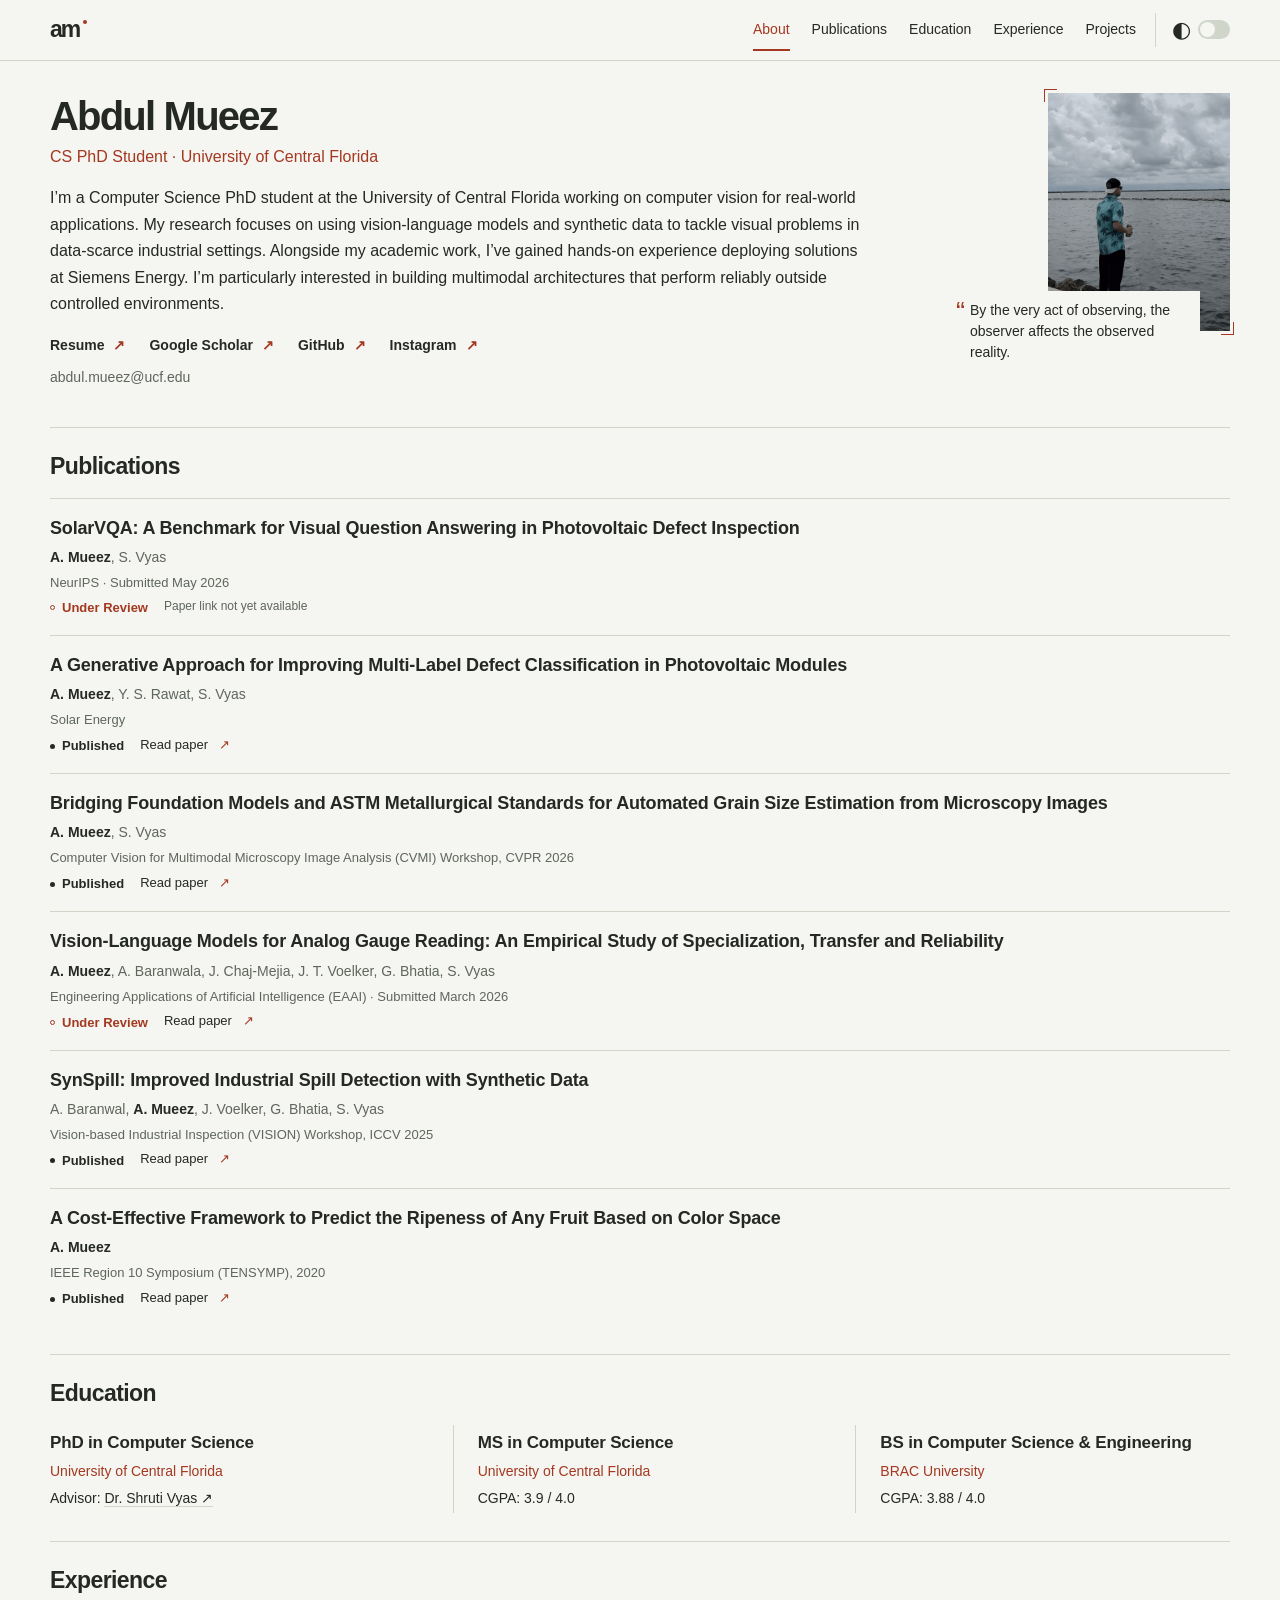
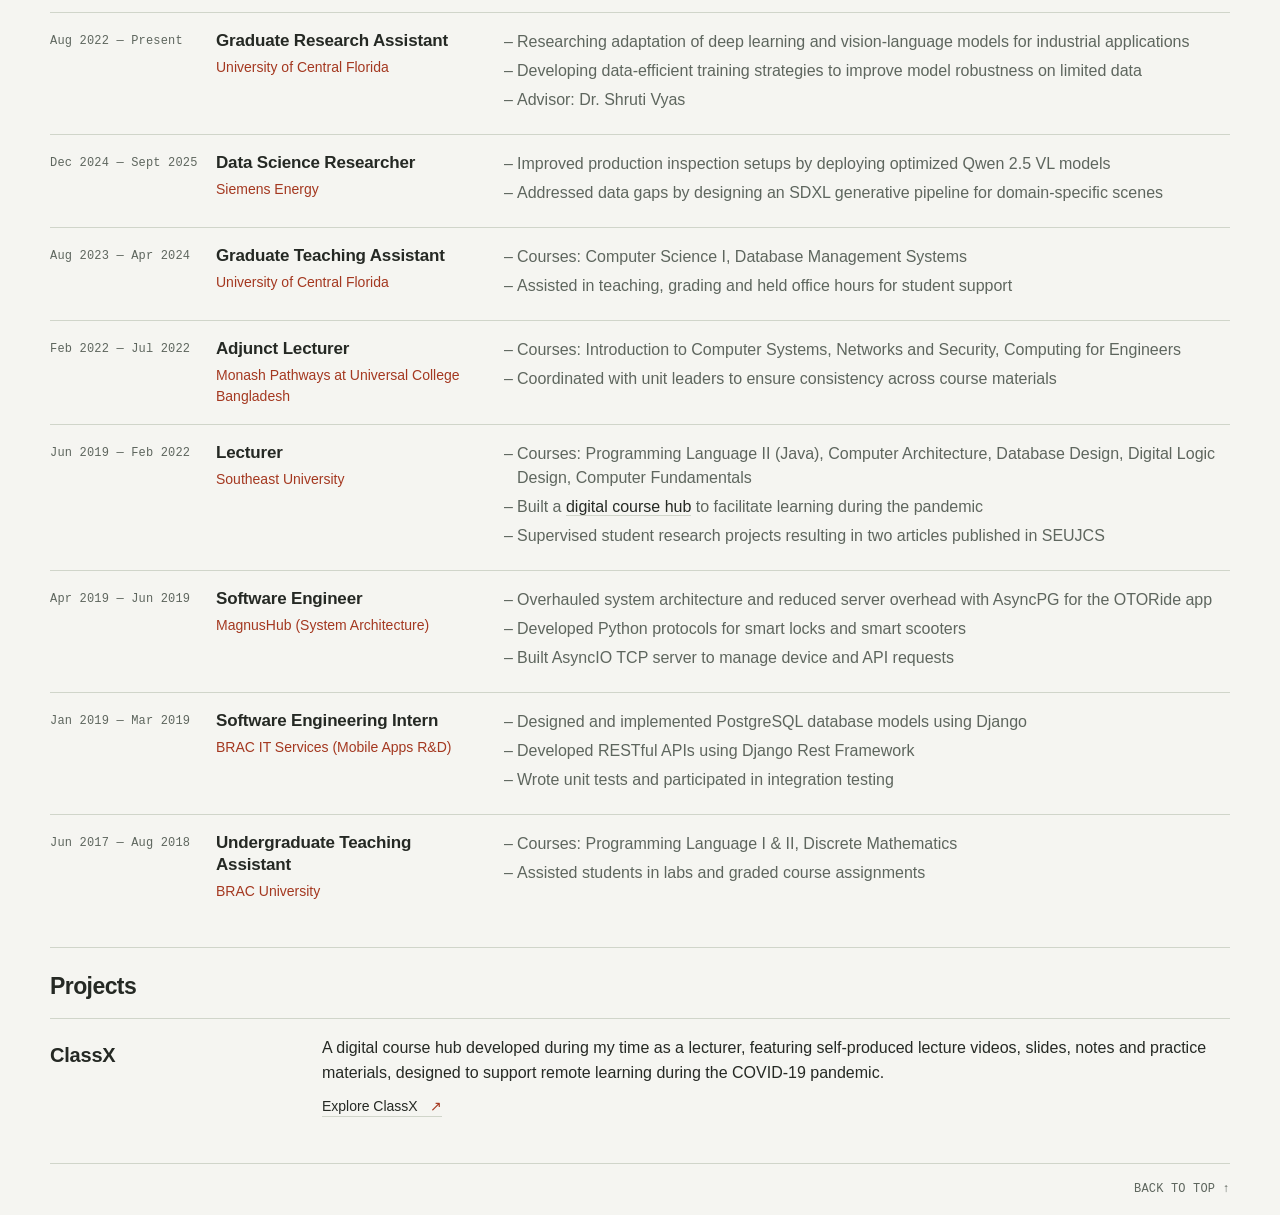
==== commit 8303b494: "info" ====
--- a/index.html
+++ b/index.html
@@ -46,7 +46,6 @@
         </div>
 
         <div class="profile-emails">
-          <a href="mailto:emailmueez@gmail.com">emailmueez@gmail.com</a>
           <a href="mailto:abdul.mueez@ucf.edu">abdul.mueez@ucf.edu</a>
         </div>
       </div>
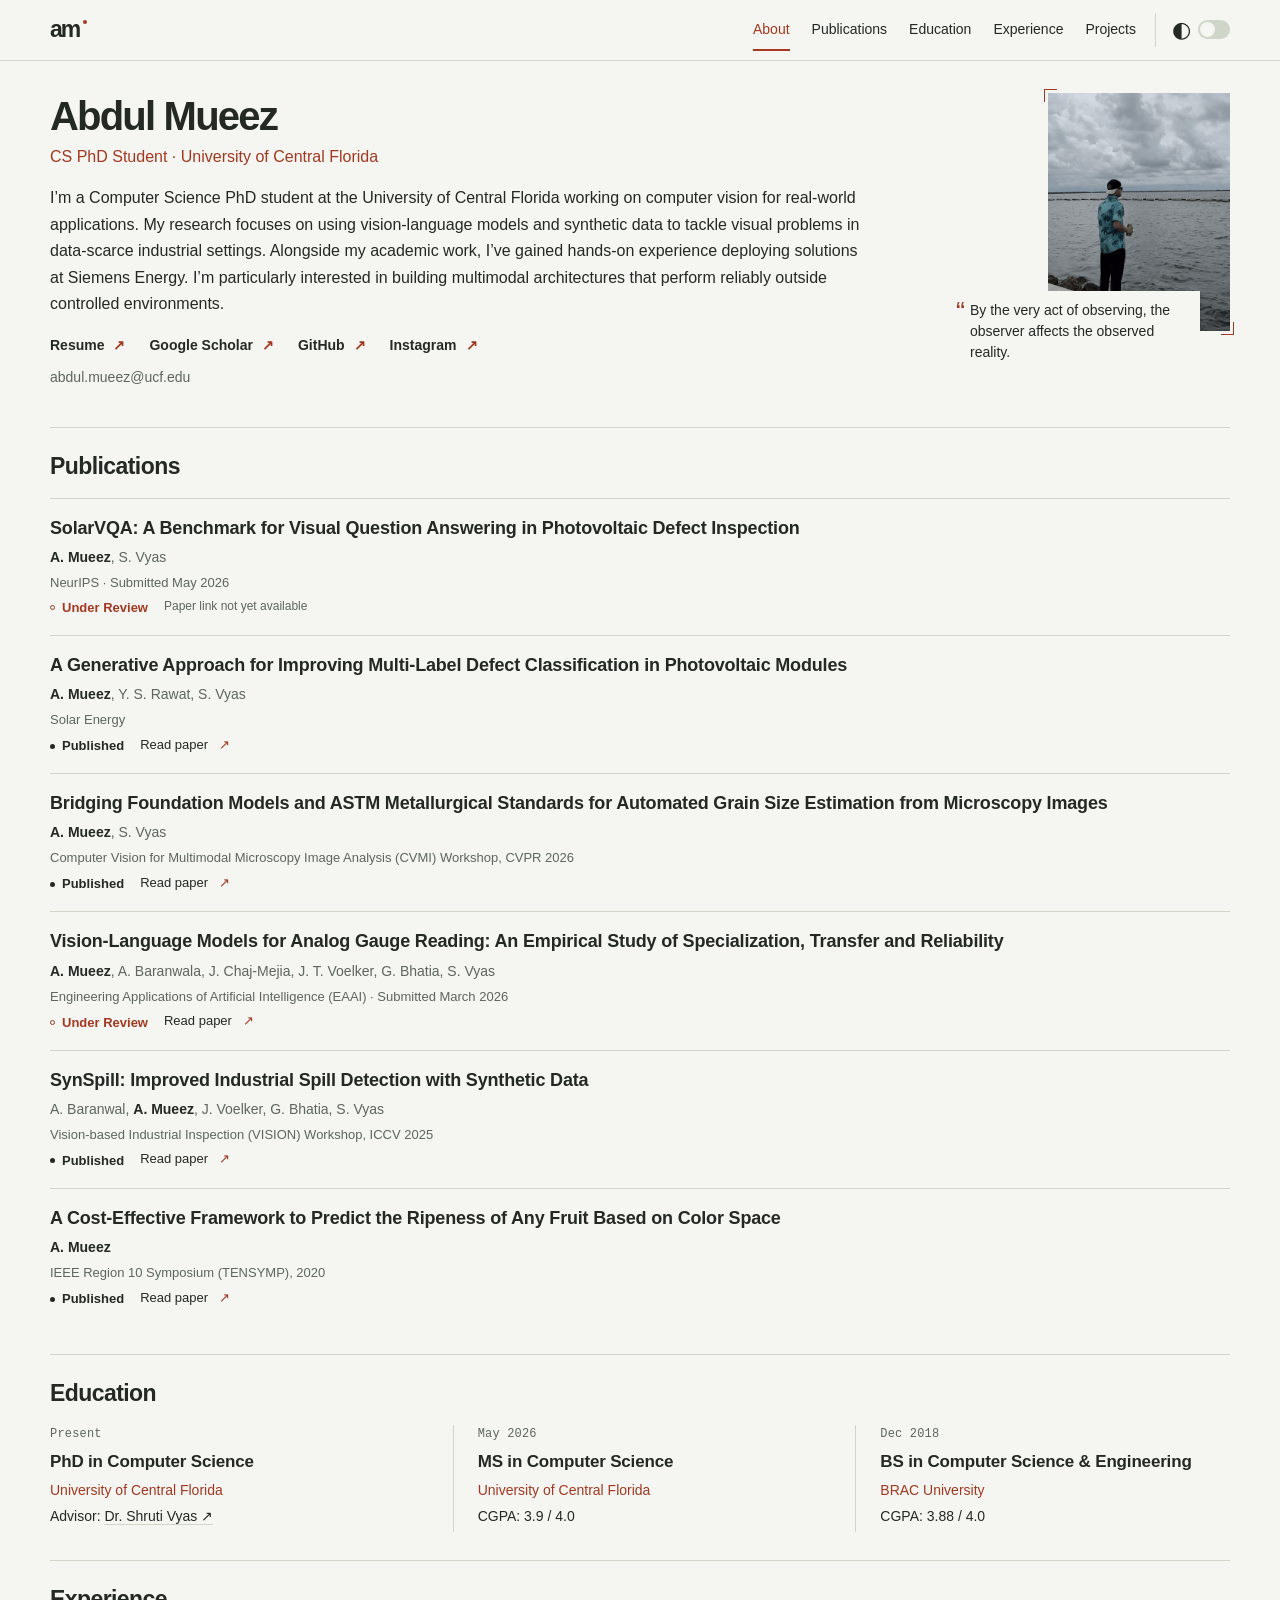
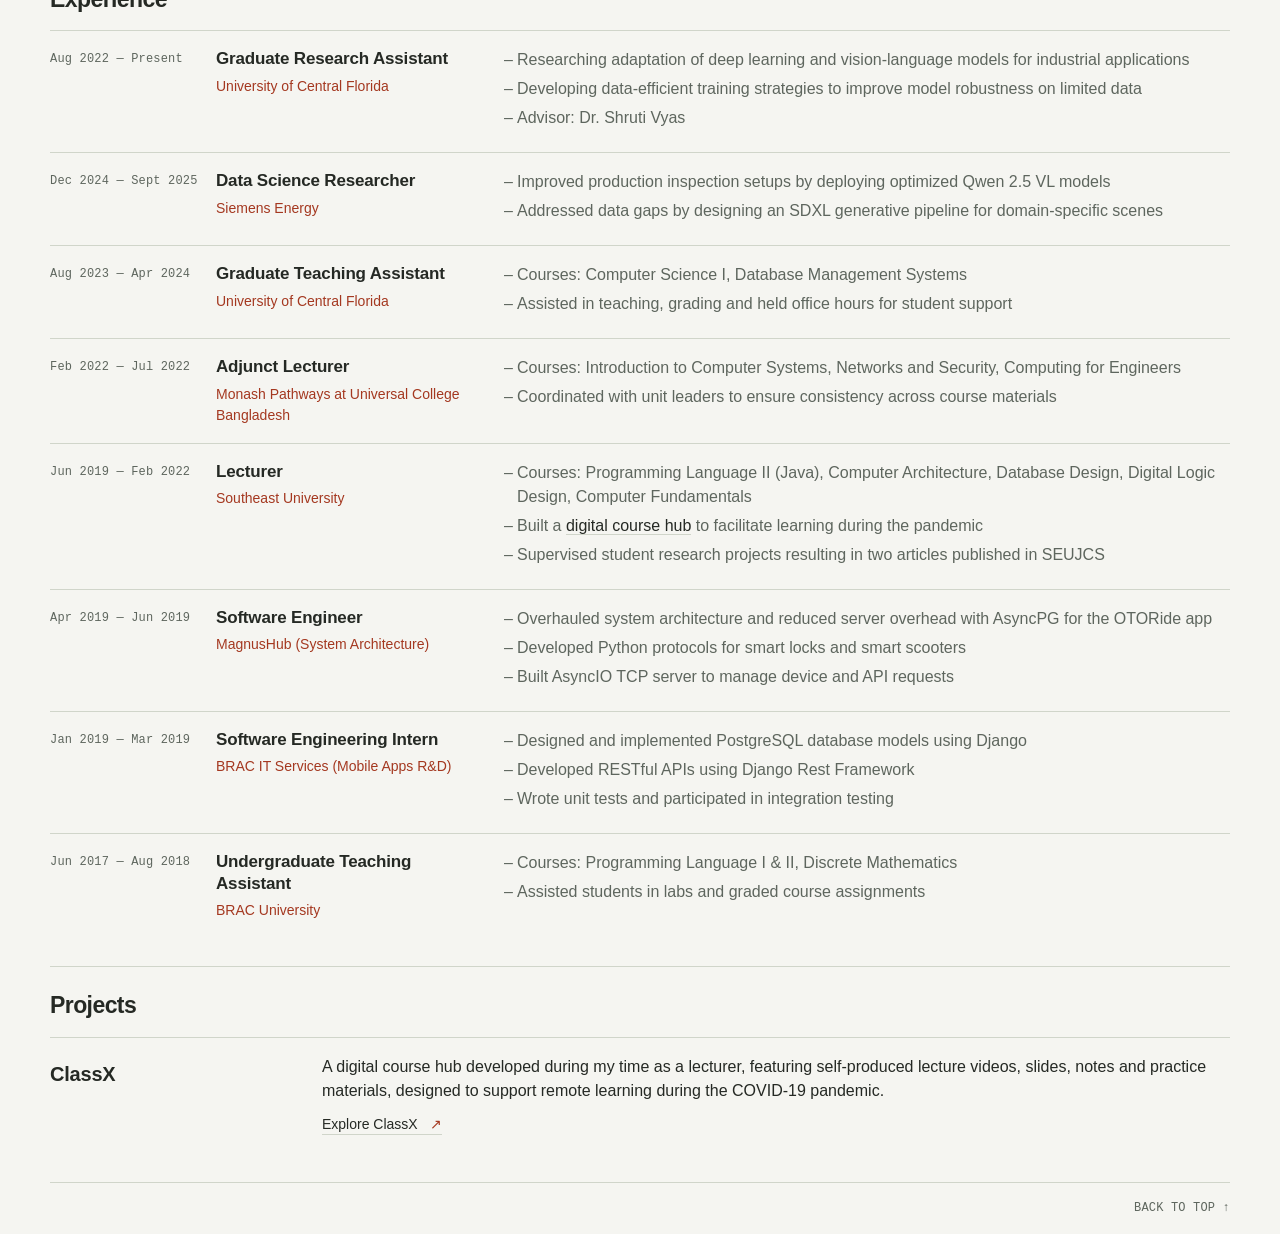
==== commit b5cc405a: "simple_design" ====
--- a/index.html
+++ b/index.html
@@ -7,16 +7,16 @@
   <meta name="description" content="Computer Science PhD student at the University of Central Florida. Research in computer vision, vision-language models, and synthetic data for real-world applications.">
   <link rel="icon" href="favicon.svg">
   <link rel="stylesheet" href="site.css">
-  <script src="content.js" defer></script>
   <script src="site.js" defer></script>
 </head>
 <body>
   <a class="skip-link" href="#main">Skip to content</a>
 
   <header class="site-header">
-    <a class="wordmark" href="#top" aria-label="Abdul Mueez, home">a<span>m</span><i></i></a>
+    <a class="wordmark" href="#top" aria-label="Abdul Mueez, home">a<span>m</span><i aria-hidden="true"></i></a>
+
     <nav aria-label="Main navigation">
-      <a href="#about">About</a>
+      <a href="#about" aria-current="location">About</a>
       <a href="#publications">Publications</a>
       <a href="#education">Education</a>
       <a href="#experience">Experience</a>
@@ -25,13 +25,19 @@
 
     <div class="theme-control">
       <span class="theme-symbol" aria-hidden="true">◐</span>
-      <span class="theme-switch" role="switch" tabindex="0" aria-checked="false" aria-label="Dark mode" data-unchecked>
+      <button class="theme-switch" type="button" role="switch" aria-checked="false" aria-label="Dark mode" data-unchecked>
         <span data-slot="switch-thumb" data-unchecked></span>
-      </span>
+      </button>
     </div>
   </header>
 
   <main id="main">
+    <!-- ========================================================
+         ABOUT / BIO
+         All portfolio information lives in this HTML file.
+         Edit text, links, education, experience, publications,
+         and projects directly here. site.js contains behavior only.
+         ======================================================== -->
     <section class="overview" id="about" aria-labelledby="name">
       <div class="profile-summary" id="top">
         <h1 id="name">Abdul Mueez</h1>
@@ -55,41 +61,272 @@
           <picture>
             <img src="observer-coast.gif" width="480" height="632" fetchpriority="high" alt="A person standing on a rocky shoreline, looking out over the water beneath an overcast sky.">
           </picture>
-          <span class="frame-corner tl"></span>
-          <span class="frame-corner br"></span>
+          <span class="frame-corner tl" aria-hidden="true"></span>
+          <span class="frame-corner br" aria-hidden="true"></span>
         </figure>
         <blockquote>By the very act of observing, the observer affects the observed reality.</blockquote>
       </div>
     </section>
 
+    <!-- PUBLICATIONS -->
     <section class="publications" id="publications" aria-labelledby="publications-heading">
       <div class="section-heading">
         <h2 id="publications-heading">Publications</h2>
       </div>
-      <div class="publication-list" id="publication-list"></div>
-    </section>
-
+
+      <div class="publication-list">
+        <article class="publication">
+          <div class="publication-body">
+            <h3>SolarVQA: A Benchmark for Visual Question Answering in Photovoltaic Defect Inspection</h3>
+            <p class="authors"><strong>A. Mueez</strong>, S. Vyas</p>
+            <div class="publication-meta">
+              <p>NeurIPS · Submitted May 2026</p>
+              <div class="publication-actions">
+                <span class="status under-review"><i aria-hidden="true"></i>Under Review</span>
+                <span class="paper-unavailable">Paper link not yet available</span>
+              </div>
+            </div>
+          </div>
+        </article>
+
+        <article class="publication">
+          <div class="publication-body">
+            <h3>A Generative Approach for Improving Multi-Label Defect Classification in Photovoltaic Modules</h3>
+            <p class="authors"><strong>A. Mueez</strong>, Y. S. Rawat, S. Vyas</p>
+            <div class="publication-meta">
+              <p>Solar Energy</p>
+              <div class="publication-actions">
+                <span class="status"><i aria-hidden="true"></i>Published</span>
+                <a class="paper-link" href="https://www.sciencedirect.com/science/article/pii/S0038092X26006328" target="_blank" rel="noopener noreferrer">Read paper<span class="sr-only">: A Generative Approach for Improving Multi-Label Defect Classification in Photovoltaic Modules</span> <span aria-hidden="true">↗</span></a>
+              </div>
+            </div>
+          </div>
+        </article>
+
+        <article class="publication">
+          <div class="publication-body">
+            <h3>Bridging Foundation Models and ASTM Metallurgical Standards for Automated Grain Size Estimation from Microscopy Images</h3>
+            <p class="authors"><strong>A. Mueez</strong>, S. Vyas</p>
+            <div class="publication-meta">
+              <p>Computer Vision for Multimodal Microscopy Image Analysis (CVMI) Workshop, CVPR 2026</p>
+              <div class="publication-actions">
+                <span class="status"><i aria-hidden="true"></i>Published</span>
+                <a class="paper-link" href="https://openaccess.thecvf.com/content/CVPR2026W/CVMI/papers/Mueez_Bridging_Foundation_Models_and_ASTM_Metallurgical_Standards_for_Automated_Grain_CVPRW_2026_paper.pdf" target="_blank" rel="noopener noreferrer">Read paper<span class="sr-only">: Bridging Foundation Models and ASTM Metallurgical Standards for Automated Grain Size Estimation from Microscopy Images</span> <span aria-hidden="true">↗</span></a>
+              </div>
+            </div>
+          </div>
+        </article>
+
+        <article class="publication">
+          <div class="publication-body">
+            <h3>Vision-Language Models for Analog Gauge Reading: An Empirical Study of Specialization, Transfer and Reliability</h3>
+            <p class="authors"><strong>A. Mueez</strong>, A. Baranwala, J. Chaj-Mejia, J. T. Voelker, G. Bhatia, S. Vyas</p>
+            <div class="publication-meta">
+              <p>Engineering Applications of Artificial Intelligence (EAAI) · Submitted March 2026</p>
+              <div class="publication-actions">
+                <span class="status under-review"><i aria-hidden="true"></i>Under Review</span>
+                <a class="paper-link" href="https://arxiv.org/pdf/2608.17723" target="_blank" rel="noopener noreferrer">Read paper<span class="sr-only">: Vision-Language Models for Analog Gauge Reading: An Empirical Study of Specialization, Transfer and Reliability</span> <span aria-hidden="true">↗</span></a>
+              </div>
+            </div>
+          </div>
+        </article>
+
+        <article class="publication">
+          <div class="publication-body">
+            <h3>SynSpill: Improved Industrial Spill Detection with Synthetic Data</h3>
+            <p class="authors">A. Baranwal, <strong>A. Mueez</strong>, J. Voelker, G. Bhatia, S. Vyas</p>
+            <div class="publication-meta">
+              <p>Vision-based Industrial Inspection (VISION) Workshop, ICCV 2025</p>
+              <div class="publication-actions">
+                <span class="status"><i aria-hidden="true"></i>Published</span>
+                <a class="paper-link" href="https://openaccess.thecvf.com/content/ICCV2025W/VISION'25/papers/Baranwal_SynSpill_Improved_Industrial_Spill_Detection_With_Synthetic_Data_ICCVW_2025_paper.pdf" target="_blank" rel="noopener noreferrer">Read paper<span class="sr-only">: SynSpill: Improved Industrial Spill Detection with Synthetic Data</span> <span aria-hidden="true">↗</span></a>
+              </div>
+            </div>
+          </div>
+        </article>
+
+        <article class="publication">
+          <div class="publication-body">
+            <h3>A Cost-Effective Framework to Predict the Ripeness of Any Fruit Based on Color Space</h3>
+            <p class="authors"><strong>A. Mueez</strong></p>
+            <div class="publication-meta">
+              <p>IEEE Region 10 Symposium (TENSYMP), 2020</p>
+              <div class="publication-actions">
+                <span class="status"><i aria-hidden="true"></i>Published</span>
+                <a class="paper-link" href="https://ieeexplore.ieee.org/abstract/document/9231002" target="_blank" rel="noopener noreferrer">Read paper<span class="sr-only">: A Cost-Effective Framework to Predict the Ripeness of Any Fruit Based on Color Space</span> <span aria-hidden="true">↗</span></a>
+              </div>
+            </div>
+          </div>
+        </article>
+      </div>
+    </section>
+
+    <!-- EDUCATION -->
     <section class="education" id="education" aria-labelledby="education-heading">
       <div class="section-heading">
         <h2 id="education-heading">Education</h2>
       </div>
-      <div class="education-list" id="education-list"></div>
-    </section>
-
+
+      <div class="education-list">
+        <article>
+          <div class="degree-date mono"><span>Present</span></div>
+          <h3>PhD in Computer Science</h3>
+          <p class="institution">University of Central Florida</p>
+          <p>Advisor: <a href="https://vyas-lab.github.io/" target="_blank" rel="noopener noreferrer">Dr. Shruti Vyas <span aria-hidden="true">↗</span></a></p>
+        </article>
+
+        <article>
+          <div class="degree-date mono"><span>May 2026</span></div>
+          <h3>MS in Computer Science</h3>
+          <p class="institution">University of Central Florida</p>
+          <p>CGPA: 3.9 / 4.0</p>
+        </article>
+
+        <article>
+          <div class="degree-date mono"><span>Dec 2018</span></div>
+          <h3>BS in Computer Science &amp; Engineering</h3>
+          <p class="institution">BRAC University</p>
+          <p>CGPA: 3.88 / 4.0</p>
+        </article>
+      </div>
+    </section>
+
+    <!-- EXPERIENCE -->
     <section class="experience content-section" id="experience" aria-labelledby="experience-heading">
       <div>
         <div class="experience-heading">
           <h2 id="experience-heading">Experience</h2>
         </div>
-        <div class="experience-list" id="experience-list"></div>
-      </div>
-    </section>
-
+
+        <div class="experience-list">
+          <article>
+            <div class="experience-date mono">Aug 2022 — Present</div>
+            <div class="experience-detail">
+              <h3>Graduate Research Assistant</h3>
+              <p class="organization">University of Central Florida</p>
+              <ul>
+                <li>Researching adaptation of deep learning and vision-language models for industrial applications</li>
+                <li>Developing data-efficient training strategies to improve model robustness on limited data</li>
+                <li>Advisor: Dr. Shruti Vyas</li>
+              </ul>
+            </div>
+            <span aria-hidden="true" class="experience-index mono">01</span>
+          </article>
+
+          <article>
+            <div class="experience-date mono">Dec 2024 — Sept 2025</div>
+            <div class="experience-detail">
+              <h3>Data Science Researcher</h3>
+              <p class="organization">Siemens Energy</p>
+              <ul>
+                <li>Improved production inspection setups by deploying optimized Qwen 2.5 VL models</li>
+                <li>Addressed data gaps by designing an SDXL generative pipeline for domain-specific scenes</li>
+              </ul>
+            </div>
+            <span aria-hidden="true" class="experience-index mono">02</span>
+          </article>
+
+          <article>
+            <div class="experience-date mono">Aug 2023 — Apr 2024</div>
+            <div class="experience-detail">
+              <h3>Graduate Teaching Assistant</h3>
+              <p class="organization">University of Central Florida</p>
+              <ul>
+                <li>Courses: Computer Science I, Database Management Systems</li>
+                <li>Assisted in teaching, grading and held office hours for student support</li>
+              </ul>
+            </div>
+            <span aria-hidden="true" class="experience-index mono">03</span>
+          </article>
+
+          <article>
+            <div class="experience-date mono">Feb 2022 — Jul 2022</div>
+            <div class="experience-detail">
+              <h3>Adjunct Lecturer</h3>
+              <p class="organization">Monash Pathways at Universal College Bangladesh</p>
+              <ul>
+                <li>Courses: Introduction to Computer Systems, Networks and Security, Computing for Engineers</li>
+                <li>Coordinated with unit leaders to ensure consistency across course materials</li>
+              </ul>
+            </div>
+            <span aria-hidden="true" class="experience-index mono">04</span>
+          </article>
+
+          <article>
+            <div class="experience-date mono">Jun 2019 — Feb 2022</div>
+            <div class="experience-detail">
+              <h3>Lecturer</h3>
+              <p class="organization">Southeast University</p>
+              <ul>
+                <li>Courses: Programming Language II (Java), Computer Architecture, Database Design, Digital Logic Design, Computer Fundamentals</li>
+                <li>Built a <a class="inline-course-link" href="https://sites.google.com/view/abdulmueez/classx" target="_blank" rel="noopener noreferrer">digital course hub</a> to facilitate learning during the pandemic</li>
+                <li>Supervised student research projects resulting in two articles published in SEUJCS</li>
+              </ul>
+            </div>
+            <span aria-hidden="true" class="experience-index mono">05</span>
+          </article>
+
+          <article>
+            <div class="experience-date mono">Apr 2019 — Jun 2019</div>
+            <div class="experience-detail">
+              <h3>Software Engineer</h3>
+              <p class="organization">MagnusHub (System Architecture)</p>
+              <ul>
+                <li>Overhauled system architecture and reduced server overhead with AsyncPG for the OTORide app</li>
+                <li>Developed Python protocols for smart locks and smart scooters</li>
+                <li>Built AsyncIO TCP server to manage device and API requests</li>
+              </ul>
+            </div>
+            <span aria-hidden="true" class="experience-index mono">06</span>
+          </article>
+
+          <article>
+            <div class="experience-date mono">Jan 2019 — Mar 2019</div>
+            <div class="experience-detail">
+              <h3>Software Engineering Intern</h3>
+              <p class="organization">BRAC IT Services (Mobile Apps R&amp;D)</p>
+              <ul>
+                <li>Designed and implemented PostgreSQL database models using Django</li>
+                <li>Developed RESTful APIs using Django Rest Framework</li>
+                <li>Wrote unit tests and participated in integration testing</li>
+              </ul>
+            </div>
+            <span aria-hidden="true" class="experience-index mono">07</span>
+          </article>
+
+          <article>
+            <div class="experience-date mono">Jun 2017 — Aug 2018</div>
+            <div class="experience-detail">
+              <h3>Undergraduate Teaching Assistant</h3>
+              <p class="organization">BRAC University</p>
+              <ul>
+                <li>Courses: Programming Language I &amp; II, Discrete Mathematics</li>
+                <li>Assisted students in labs and graded course assignments</li>
+              </ul>
+            </div>
+            <span aria-hidden="true" class="experience-index mono">08</span>
+          </article>
+        </div>
+      </div>
+    </section>
+
+    <!-- PROJECTS -->
     <section class="projects" id="projects" aria-labelledby="projects-heading">
       <div class="section-heading">
         <h2 id="projects-heading">Projects</h2>
       </div>
-      <div class="projects-list" id="projects-list"></div>
+
+      <div class="projects-list">
+        <article>
+          <div class="project-title">
+            <h3>ClassX</h3>
+          </div>
+          <div class="project-description">
+            <p>A digital course hub developed during my time as a lecturer, featuring self-produced lecture videos, slides, notes and practice materials, designed to support remote learning during the COVID-19 pandemic.</p>
+            <a class="text-link" href="https://mueez-overflow.github.io/classx/" target="_blank" rel="noopener noreferrer">Explore ClassX <span aria-hidden="true">↗</span></a>
+          </div>
+        </article>
+      </div>
     </section>
 
     <footer class="site-footer">
--- a/site.css
+++ b/site.css
@@ -0,0 +1,1035 @@
+:root {
+  --background: #f5f5f1;
+  --foreground: #252924;
+  --muted: #5e665e;
+  --line: #d0d5ca;
+  --accent: #a43820;
+  --surface: #e9ece4;
+  --font-sans: Arial, Helvetica, sans-serif;
+  --font-mono: "Courier New", monospace;
+  color-scheme: light;
+}
+
+:root[data-theme="dark"] {
+  --background: #171c19;
+  --foreground: #eceee4;
+  --muted: #aeb8ac;
+  --line: #3d493e;
+  --accent: #ff9473;
+  --surface: #242e26;
+  color-scheme: dark;
+}
+
+* {
+  box-sizing: border-box;
+}
+
+html {
+  scroll-behavior: smooth;
+  scroll-padding-top: 82px;
+}
+
+body {
+  margin: 0;
+  background: var(--background);
+  color: var(--foreground);
+  font: 16px/1.55 var(--font-sans);
+  -webkit-font-smoothing: antialiased;
+}
+
+::selection {
+  background: var(--accent);
+  color: var(--background);
+}
+
+a {
+  color: inherit;
+  text-decoration: none;
+  touch-action: manipulation;
+}
+
+a:hover {
+  color: var(--accent);
+}
+
+button {
+  font: inherit;
+  cursor: pointer;
+  touch-action: manipulation;
+}
+
+:is(a:focus-visible, button:focus-visible) {
+  outline: 2px solid var(--accent);
+  outline-offset: 5px;
+}
+
+h1,
+h2,
+h3,
+p,
+figure,
+blockquote {
+  margin: 0;
+}
+
+h1,
+h2,
+h3 {
+  font-style: normal;
+  line-height: 1.3;
+}
+
+h2 {
+  font-size: 23px;
+  font-weight: 600;
+  letter-spacing: -0.025em;
+}
+
+h3 {
+  font-size: 18px;
+  font-weight: 600;
+  letter-spacing: -0.01em;
+}
+
+.mono {
+  font: 12px/1.55 var(--font-mono);
+  letter-spacing: 0.015em;
+}
+
+.sr-only {
+  position: absolute;
+  width: 1px;
+  height: 1px;
+  padding: 0;
+  margin: -1px;
+  overflow: hidden;
+  clip: rect(0, 0, 0, 0);
+  white-space: nowrap;
+  border: 0;
+}
+
+.skip-link {
+  position: fixed;
+  z-index: 100;
+  top: -80px;
+  left: 20px;
+  padding: 12px 20px;
+  background: var(--foreground);
+  color: var(--background);
+}
+
+.skip-link:focus {
+  top: 10px;
+}
+
+/* Header ----------------------------------------------------- */
+.site-header {
+  position: sticky;
+  z-index: 20;
+  top: 0;
+  display: flex;
+  align-items: center;
+  gap: 15px;
+  min-height: 60px;
+  padding: 0 max(28px, 50% - 590px);
+  background: var(--background);
+  border-bottom: 1px solid var(--line);
+}
+
+.wordmark {
+  position: relative;
+  padding-right: 8px;
+  font-size: 23px;
+  font-weight: 700;
+  letter-spacing: -2px;
+}
+
+.wordmark span {
+  font: inherit;
+}
+
+.wordmark i {
+  position: absolute;
+  top: 8px;
+  right: 0;
+  width: 4px;
+  height: 4px;
+  background: var(--accent);
+  border-radius: 50%;
+}
+
+.site-header nav {
+  display: flex;
+  gap: 22px;
+  margin-left: auto;
+  font-size: 14px;
+}
+
+.site-header nav a {
+  position: relative;
+  padding: 19px 0;
+}
+
+.site-header nav a[aria-current="location"] {
+  color: var(--accent);
+}
+
+.site-header nav a[aria-current="location"]::after {
+  content: "";
+  position: absolute;
+  right: 0;
+  bottom: 9px;
+  left: 0;
+  height: 2px;
+  background: var(--accent);
+}
+
+.theme-control {
+  display: flex;
+  align-items: center;
+  gap: 7px;
+  margin-left: 4px;
+  padding-left: 16px;
+  border-left: 1px solid var(--line);
+}
+
+.theme-symbol {
+  font-size: 22px;
+}
+
+.theme-switch {
+  position: relative;
+  display: inline-flex;
+  flex-shrink: 0;
+  align-items: center;
+  width: 32px;
+  height: 19px;
+  padding: 0;
+  background: var(--line);
+  border: 0;
+  border-radius: 999px;
+  transition: background-color 0.2s ease;
+}
+
+.theme-switch[data-checked] {
+  background: var(--accent);
+}
+
+.theme-switch [data-slot="switch-thumb"] {
+  display: block;
+  width: 15px;
+  height: 15px;
+  background: var(--background);
+  border-radius: 999px;
+  transform: translateX(2px);
+  transition: transform 0.2s ease, background-color 0.2s ease;
+}
+
+.theme-switch[data-checked] [data-slot="switch-thumb"] {
+  transform: translateX(15px);
+}
+
+.theme-switch:focus-visible {
+  outline: 2px solid var(--accent);
+  outline-offset: 5px;
+}
+
+/* Shared layout ---------------------------------------------- */
+main {
+  width: min(1180px, 100% - 56px);
+  margin: auto;
+}
+
+section {
+  min-width: 0;
+}
+
+.section-heading,
+.experience-heading {
+  display: flex;
+  align-items: center;
+  justify-content: space-between;
+  gap: 18px;
+  margin-bottom: 16px;
+}
+
+.text-link span {
+  margin-left: 8px;
+  color: var(--accent);
+}
+
+/* About ------------------------------------------------------ */
+.overview {
+  display: grid;
+  grid-template-columns: minmax(0, 1fr) 260px;
+  align-items: start;
+  gap: 48px;
+  padding: 32px 0 28px;
+}
+
+.profile-summary h1 {
+  font-size: 40px;
+  font-weight: 600;
+  line-height: 1.15;
+  letter-spacing: -0.045em;
+}
+
+.tagline {
+  margin: 6px 0 16px;
+  color: var(--accent);
+  font-size: 16px;
+}
+
+.bio {
+  max-width: 820px;
+  font-size: 16px;
+  line-height: 1.65;
+}
+
+.profile-links {
+  display: flex;
+  flex-wrap: wrap;
+  gap: 12px 24px;
+  margin-top: 18px;
+  font-size: 14px;
+  font-weight: 600;
+}
+
+.profile-links a {
+  display: flex;
+  align-items: center;
+  gap: 9px;
+}
+
+.profile-links a span {
+  color: var(--accent);
+}
+
+.profile-emails {
+  display: flex;
+  flex-wrap: wrap;
+  gap: 8px 22px;
+  margin-top: 10px;
+  color: var(--muted);
+  font-size: 14px;
+}
+
+.profile-emails a {
+  overflow-wrap: anywhere;
+}
+
+.observation {
+  position: relative;
+  min-height: 292px;
+  padding-bottom: 32px;
+}
+
+.observer-image {
+  position: relative;
+  width: 182px;
+  height: 238px;
+  margin-left: auto;
+  transform: translate(var(--look-x, 0), var(--look-y, 0));
+  transition: transform 0.8s cubic-bezier(0.18, 0.65, 0.24, 1);
+}
+
+.observer-image picture {
+  display: block;
+  width: 100%;
+  height: 100%;
+  overflow: hidden;
+}
+
+.observer-image img {
+  display: block;
+  width: 100%;
+  height: 100%;
+  object-fit: cover;
+  filter: saturate(0.65);
+  transform: scale(1.035) translate(calc(var(--look-x, 0) * -0.5), calc(var(--look-y, 0) * -0.5));
+  transition: transform 0.9s;
+}
+
+.frame-corner {
+  position: absolute;
+  width: 13px;
+  height: 13px;
+  border-color: var(--accent);
+  border-style: solid;
+}
+
+.frame-corner.tl {
+  top: -4px;
+  left: -4px;
+  border-width: 1px 0 0 1px;
+}
+
+.frame-corner.br {
+  right: -4px;
+  bottom: -4px;
+  border-width: 0 1px 1px 0;
+}
+
+.observation blockquote {
+  position: relative;
+  z-index: 1;
+  max-width: 230px;
+  margin-top: -40px;
+  padding: 9px 12px 4px 0;
+  background: var(--background);
+  font-size: 14px;
+  font-style: normal;
+  font-weight: 400;
+  line-height: 1.5;
+}
+
+.observation blockquote::before {
+  content: "“";
+  position: absolute;
+  top: 1px;
+  left: -14px;
+  color: var(--accent);
+  font-size: 27px;
+}
+
+/* Publications ---------------------------------------------- */
+.publications,
+.education,
+.experience,
+.projects {
+  padding: 24px 0 28px;
+  border-top: 1px solid var(--line);
+}
+
+.publication {
+  position: relative;
+  display: grid;
+  grid-template-columns: minmax(0, 1fr);
+  gap: 0;
+  padding: 17px 0;
+  border-top: 1px solid var(--line);
+}
+
+.publication::before,
+.experience-list article::before,
+.projects-list article::before {
+  content: "";
+  position: absolute;
+  top: -1px;
+  left: 0;
+  width: 0;
+  height: 1px;
+  background: var(--accent);
+  transition: width 0.3s ease;
+}
+
+.publication:hover::before,
+.publication:focus-within::before,
+.experience-list article:hover::before,
+.experience-list article:focus-within::before,
+.projects-list article:hover::before,
+.projects-list article:focus-within::before {
+  width: 100%;
+}
+
+.publication h3 {
+  font-size: 18px;
+  line-height: 1.4;
+}
+
+.authors {
+  margin-top: 6px;
+  color: var(--muted);
+  font-size: 14px;
+  line-height: 1.5;
+}
+
+.authors strong {
+  color: var(--foreground);
+  font-weight: 600;
+}
+
+.publication-meta {
+  margin-top: 4px;
+}
+
+.publication-meta p {
+  margin: 5px 0;
+  color: var(--muted);
+  font-size: 13px;
+  line-height: 1.5;
+}
+
+.publication-actions {
+  display: flex;
+  flex-wrap: wrap;
+  align-items: baseline;
+  gap: 4px 16px;
+}
+
+.status {
+  display: flex;
+  align-items: center;
+  gap: 7px;
+  font-size: 13px;
+  font-weight: 600;
+}
+
+.status i {
+  width: 5px;
+  height: 5px;
+  background: var(--foreground);
+  border-radius: 50%;
+}
+
+.status.under-review {
+  color: var(--accent);
+}
+
+.status.under-review i {
+  background: transparent;
+  border: 1px solid var(--accent);
+}
+
+.paper-link {
+  font-size: 13px;
+}
+
+.paper-link > span[aria-hidden="true"] {
+  margin-left: 7px;
+  color: var(--accent);
+}
+
+.paper-unavailable {
+  color: var(--muted);
+  font-size: 12px;
+}
+
+/* Education -------------------------------------------------- */
+.education-list {
+  display: grid;
+  grid-template-columns: repeat(3, minmax(0, 1fr));
+  gap: 28px;
+}
+
+.education-list article {
+  transition: border-color 0.3s ease;
+}
+
+.education-list article + article {
+  padding-left: 24px;
+  border-left: 1px solid var(--line);
+}
+
+.education-list article:hover,
+.education-list article:focus-within {
+  border-color: var(--accent);
+}
+
+.degree-date {
+  display: flex;
+  justify-content: space-between;
+  margin-bottom: 7px;
+  color: var(--muted);
+}
+
+.education h3 {
+  margin-bottom: 6px;
+  font-size: 17px;
+}
+
+.education p {
+  margin: 4px 0;
+  font-size: 14px;
+  line-height: 1.6;
+}
+
+.education .institution {
+  color: var(--accent);
+  font-weight: 400;
+}
+
+.education a {
+  border-bottom: 1px solid var(--line);
+}
+
+/* Experience ------------------------------------------------- */
+.experience-list article {
+  position: relative;
+  display: grid;
+  grid-template-columns: 148px minmax(0, 1fr);
+  gap: 18px;
+  padding: 17px 0;
+  border-top: 1px solid var(--line);
+}
+
+.experience-date {
+  padding-top: 2px;
+  color: var(--muted);
+}
+
+.experience-detail {
+  display: grid;
+  grid-template-columns: 260px minmax(0, 1fr);
+  align-content: start;
+  column-gap: 28px;
+}
+
+.experience-detail h3 {
+  grid-area: 1 / 1;
+  font-size: 17px;
+}
+
+.organization {
+  grid-area: 2 / 1;
+  margin-top: 5px;
+  color: var(--accent);
+  font-size: 14px;
+  line-height: 1.5;
+}
+
+.experience-detail ul {
+  grid-area: 1 / 2 / span 3;
+  margin: 0;
+  padding: 0;
+  color: var(--muted);
+  font-size: 16px;
+  line-height: 1.5;
+  list-style: none;
+}
+
+.experience-detail li {
+  position: relative;
+  margin-bottom: 5px;
+  padding-left: 13px;
+}
+
+.experience-detail li::before {
+  content: "–";
+  position: absolute;
+  left: 0;
+}
+
+.experience-index {
+  display: none;
+}
+
+.inline-course-link {
+  color: var(--foreground);
+  border-bottom: 1px solid var(--line);
+  transition: color 0.2s ease, border-color 0.2s ease;
+}
+
+.inline-course-link:hover,
+.inline-course-link:focus-visible {
+  color: var(--accent);
+  border-color: var(--accent);
+}
+
+/* Projects --------------------------------------------------- */
+.projects-list article {
+  position: relative;
+  display: grid;
+  grid-template-columns: 240px minmax(0, 1fr);
+  gap: 32px;
+  padding: 17px 0;
+  border-top: 1px solid var(--line);
+}
+
+.project-title h3 {
+  margin-top: 6px;
+  font-size: 20px;
+}
+
+.project-description p {
+  margin-bottom: 8px;
+  font-size: 16px;
+  line-height: 1.55;
+}
+
+.text-link {
+  padding-bottom: 2px;
+  font-size: 14px;
+  border-bottom: 1px solid var(--line);
+}
+
+/* Footer ----------------------------------------------------- */
+.site-footer {
+  display: flex;
+  align-items: flex-end;
+  justify-content: flex-end;
+  gap: 20px;
+  margin-top: 0;
+  padding: 16px 0;
+  color: var(--muted);
+  font-size: 13px;
+  border-top: 1px solid var(--line);
+}
+
+.back-top {
+  color: var(--muted);
+  font-size: 12px;
+}
+
+/* Responsive ------------------------------------------------- */
+@media (max-width: 1100px) {
+  .site-header nav {
+    gap: 18px;
+  }
+
+  .overview {
+    grid-template-columns: minmax(0, 1fr) 220px;
+    gap: 35px;
+  }
+
+  .observation blockquote {
+    max-width: 210px;
+  }
+
+  .experience-list article {
+    grid-template-columns: 125px minmax(0, 1fr);
+    gap: 16px;
+  }
+
+  .experience-detail {
+    grid-template-columns: 210px minmax(0, 1fr);
+    column-gap: 22px;
+  }
+}
+
+@media (max-width: 820px) {
+  .site-header {
+    gap: 12px;
+    padding: 0 22px;
+  }
+
+  .site-header nav {
+    gap: 14px;
+    font-size: 13px;
+  }
+
+  .theme-control {
+    margin-left: 0;
+    padding-left: 10px;
+  }
+
+  main {
+    width: calc(100% - 44px);
+  }
+
+  .overview {
+    grid-template-columns: minmax(0, 1fr) 180px;
+    gap: 28px;
+    padding-top: 26px;
+  }
+
+  .profile-summary h1 {
+    font-size: 34px;
+  }
+
+  .tagline {
+    font-size: 15px;
+  }
+
+  .observer-image {
+    width: 154px;
+    height: 204px;
+  }
+
+  .observation {
+    min-height: 287px;
+  }
+
+  .observation blockquote {
+    max-width: 180px;
+    margin-top: -18px;
+    font-size: 13px;
+  }
+
+  .profile-links {
+    gap: 9px 18px;
+  }
+
+  .publication h3 {
+    font-size: 17px;
+  }
+
+  .experience-list article {
+    grid-template-columns: 130px minmax(0, 1fr);
+  }
+
+  .experience-detail {
+    display: block;
+  }
+
+  .organization {
+    margin: 4px 0 8px;
+  }
+
+  .education-list {
+    gap: 18px;
+  }
+
+  .education-list article + article {
+    padding-left: 18px;
+  }
+
+  .projects-list article {
+    grid-template-columns: 160px minmax(0, 1fr);
+    gap: 25px;
+  }
+}
+
+@media (max-width: 620px) {
+  html {
+    scroll-padding-top: 111px;
+  }
+
+  .site-header {
+    display: grid;
+    grid-template-rows: 40px auto;
+    grid-template-columns: 1fr auto;
+    gap: 0;
+    min-height: 92px;
+    padding: 0 18px 5px;
+  }
+
+  .wordmark {
+    justify-self: start;
+    font-size: 21px;
+  }
+
+  .theme-control {
+    grid-area: 1 / 2;
+    padding: 0;
+    border: 0;
+  }
+
+  .site-header nav {
+    grid-area: 2 / 1 / auto / -1;
+    display: grid;
+    grid-template-columns: repeat(3, 1fr);
+    gap: 0 12px;
+    margin: 0;
+    font-size: 13px;
+  }
+
+  .site-header nav a {
+    justify-self: start;
+    min-height: 29px;
+    padding: 5px 0;
+  }
+
+  .site-header nav a[aria-current="location"]::after {
+    bottom: 0;
+  }
+
+  main {
+    width: calc(100% - 36px);
+  }
+
+  .overview {
+    display: block;
+    padding: 23px 0 20px;
+  }
+
+  .profile-summary h1 {
+    font-size: 32px;
+  }
+
+  .tagline {
+    margin-bottom: 12px;
+    font-size: 15px;
+  }
+
+  .bio {
+    font-size: 16px;
+    line-height: 1.6;
+  }
+
+  .profile-links {
+    gap: 9px 20px;
+    margin-top: 13px;
+  }
+
+  .profile-emails {
+    gap: 4px 18px;
+    margin-top: 8px;
+  }
+
+  .observation {
+    display: grid;
+    grid-template-columns: 116px minmax(0, 1fr);
+    align-items: center;
+    gap: 18px;
+    min-height: 155px;
+    margin-top: 22px;
+    padding: 0;
+  }
+
+  .observer-image {
+    grid-area: 1 / 1 / span 2;
+    width: 112px;
+    height: 147px;
+    margin: 0;
+  }
+
+  .observation blockquote {
+    position: static;
+    grid-area: 1 / 2;
+    align-self: end;
+    max-width: none;
+    margin: 0 0 0 1px;
+    padding: 0;
+    background: transparent;
+    font-size: 14px;
+    line-height: 1.5;
+  }
+
+  .observation blockquote::before {
+    display: none;
+  }
+
+  .section-heading,
+  .experience-heading {
+    margin-bottom: 12px;
+  }
+
+  h2 {
+    font-size: 22px;
+  }
+
+  .publications,
+  .education,
+  .experience,
+  .projects {
+    padding: 20px 0;
+  }
+
+  .publication {
+    padding: 15px 0;
+  }
+
+  .publication h3 {
+    font-size: 17px;
+    line-height: 1.4;
+  }
+
+  .authors {
+    margin-top: 5px;
+    font-size: 13px;
+  }
+
+  .status,
+  .paper-link {
+    font-size: 13px;
+  }
+
+  .paper-unavailable {
+    font-size: 12px;
+  }
+
+  .education-list {
+    display: block;
+  }
+
+  .education-list article,
+  .education-list article + article {
+    padding: 13px 0;
+    border: 0;
+    border-top: 1px solid var(--line);
+  }
+
+  .degree-date {
+    margin-bottom: 4px;
+  }
+
+  .education h3 {
+    margin-bottom: 3px;
+    font-size: 17px;
+  }
+
+  .experience-list article {
+    display: block;
+    padding: 14px 0;
+  }
+
+  .experience-date {
+    margin-bottom: 5px;
+    font-size: 12px;
+  }
+
+  .experience-detail h3 {
+    font-size: 17px;
+  }
+
+  .experience-detail ul {
+    font-size: 16px;
+    line-height: 1.5;
+  }
+
+  .experience-detail li {
+    margin-bottom: 4px;
+  }
+
+  .projects-list article {
+    display: block;
+  }
+
+  .project-title h3 {
+    margin: 3px 0 9px;
+    font-size: 19px;
+  }
+
+  .project-description p {
+    font-size: 16px;
+  }
+
+  .site-footer {
+    flex-direction: column;
+    gap: 6px;
+  }
+}
+
+@media (prefers-reduced-motion: reduce) {
+  html {
+    scroll-behavior: auto;
+  }
+
+  *,
+  *::before,
+  *::after {
+    transition: none !important;
+    animation: none !important;
+  }
+
+  .observer-image,
+  .observer-image img {
+    transform: none !important;
+  }
+}
+
+@media print {
+  .site-header,
+  .back-top {
+    display: none;
+  }
+
+  main {
+    width: 100%;
+  }
+
+  body {
+    --background: white;
+    --foreground: black;
+    --muted: #444;
+    --line: #aaa;
+    --accent: #803920;
+  }
+
+  .publication,
+  .experience-list article,
+  .education-list article {
+    break-inside: avoid;
+  }
+}
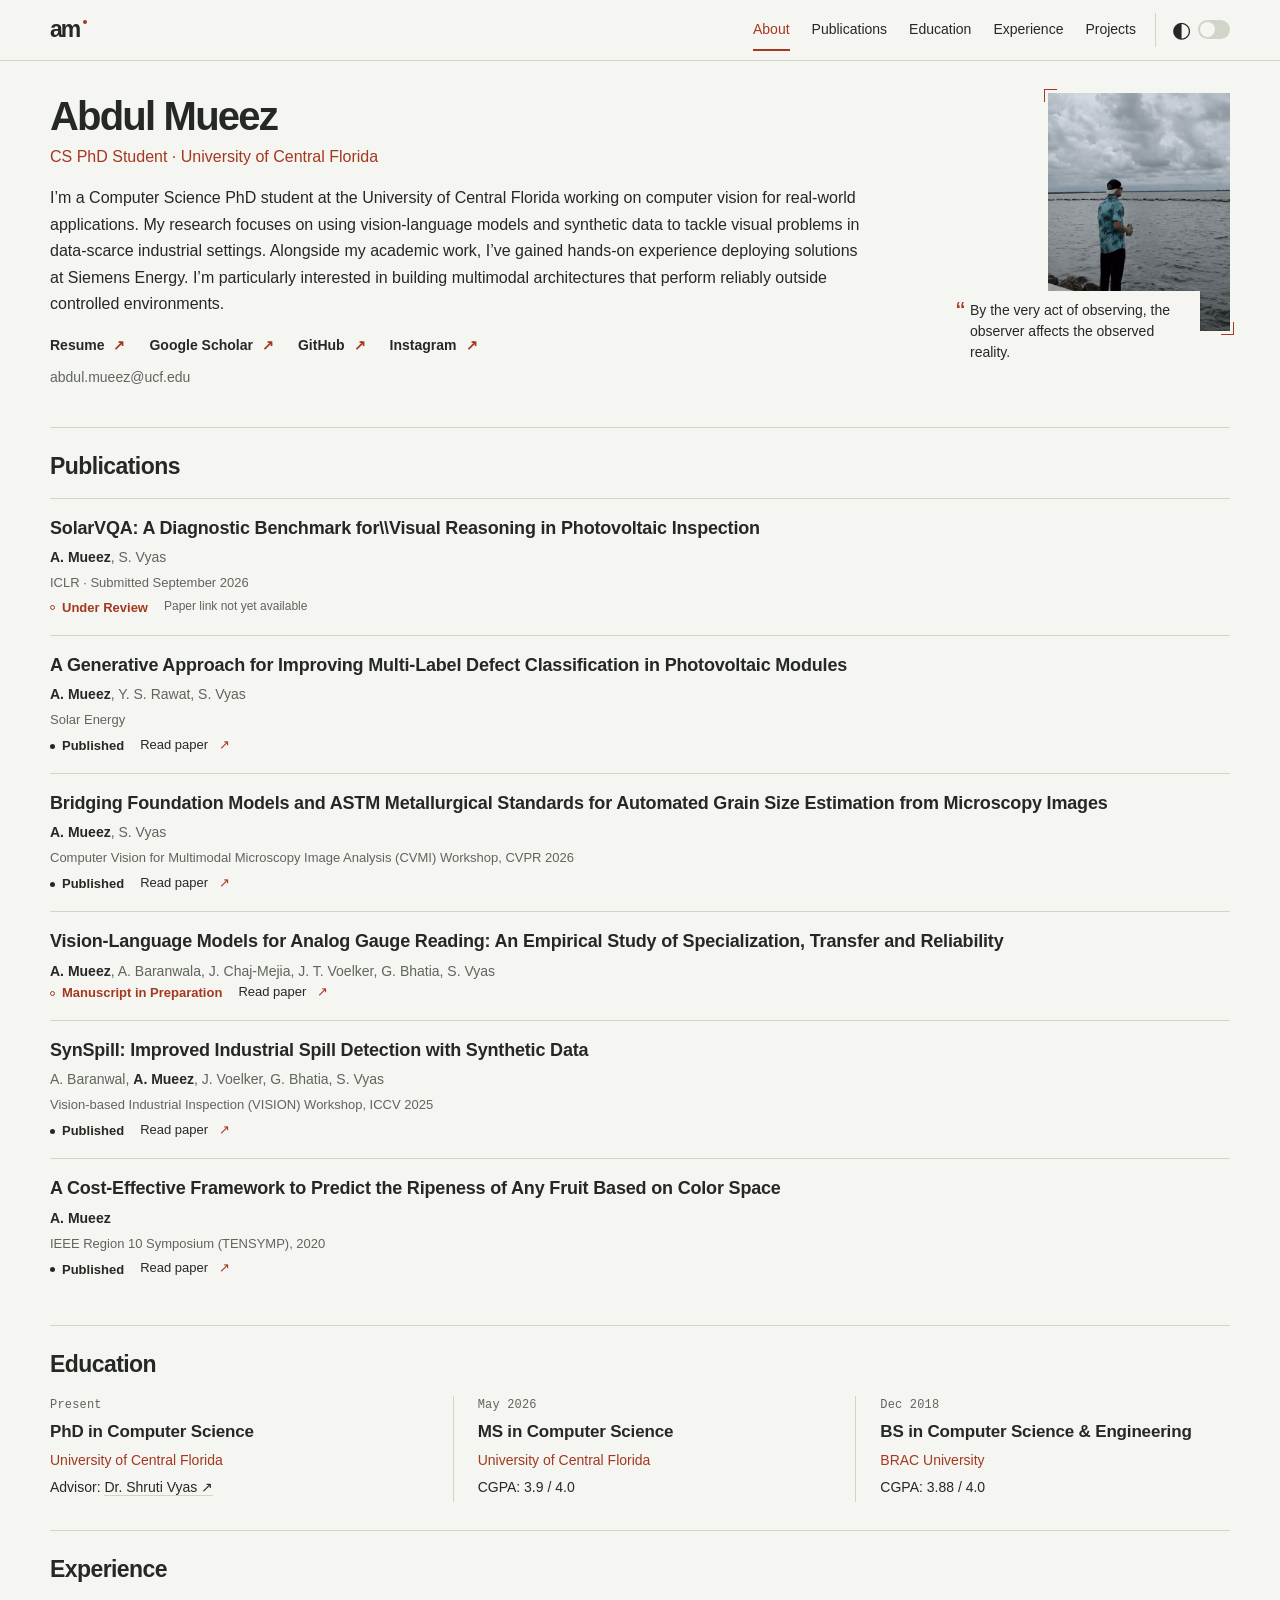
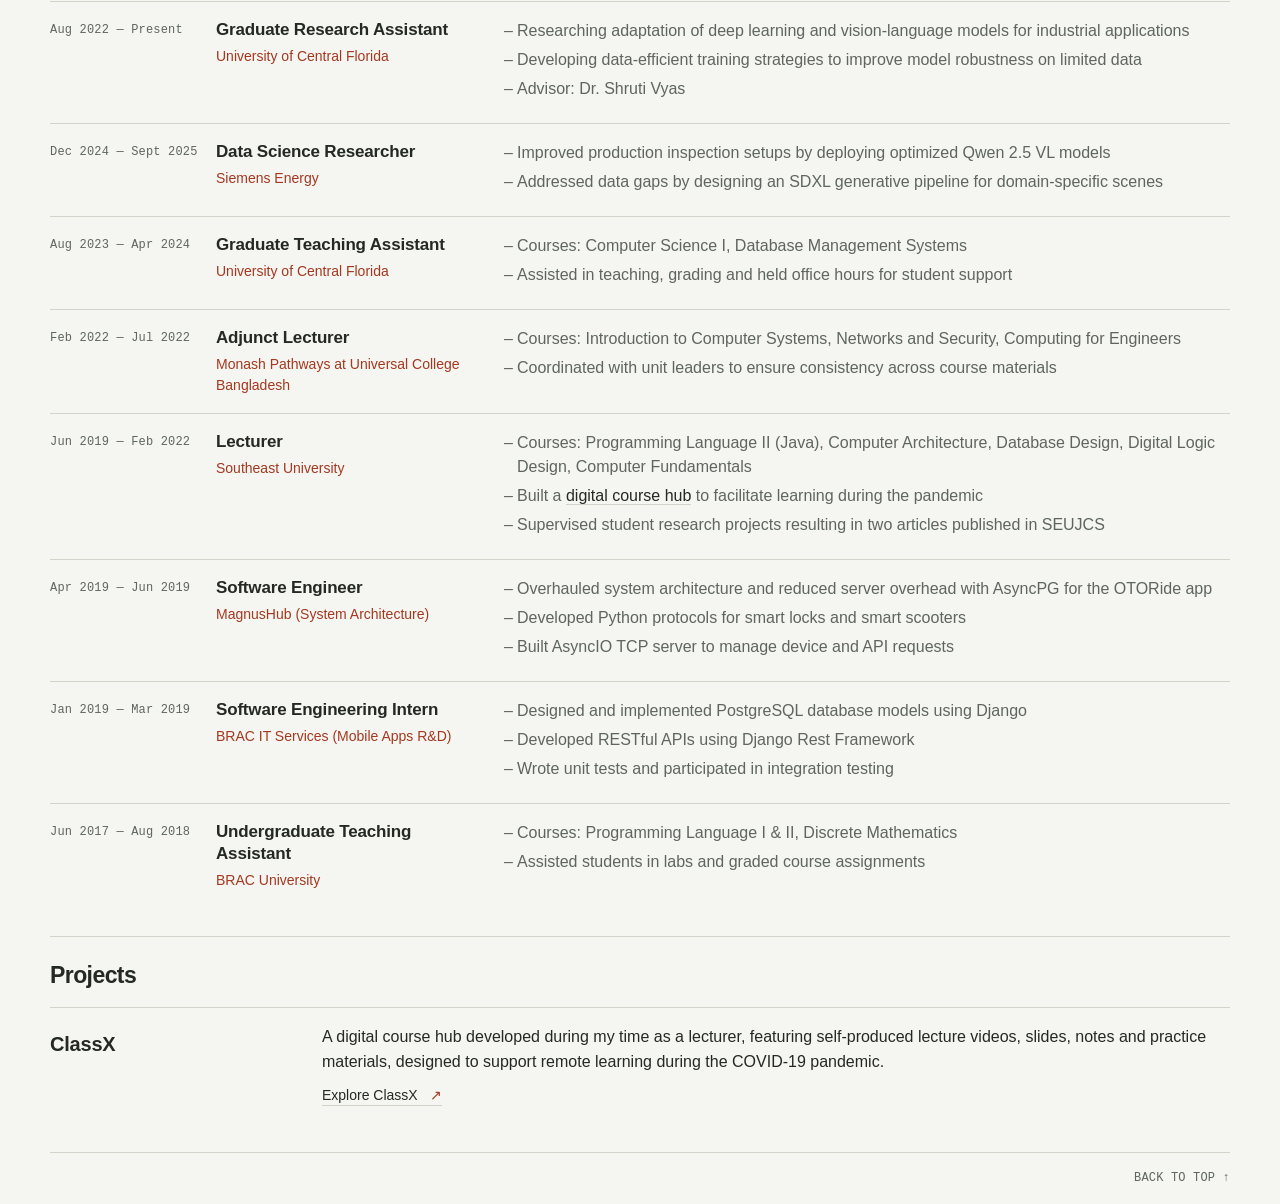
==== commit 865157ee: "minor update" ====
--- a/index.html
+++ b/index.html
@@ -77,10 +77,10 @@
       <div class="publication-list">
         <article class="publication">
           <div class="publication-body">
-            <h3>SolarVQA: A Benchmark for Visual Question Answering in Photovoltaic Defect Inspection</h3>
+            <h3>SolarVQA: A Diagnostic Benchmark for\\Visual Reasoning in Photovoltaic Inspection</h3>
             <p class="authors"><strong>A. Mueez</strong>, S. Vyas</p>
             <div class="publication-meta">
-              <p>NeurIPS · Submitted May 2026</p>
+              <p>ICLR · Submitted September 2026</p>
               <div class="publication-actions">
                 <span class="status under-review"><i aria-hidden="true"></i>Under Review</span>
                 <span class="paper-unavailable">Paper link not yet available</span>
@@ -121,10 +121,10 @@
           <div class="publication-body">
             <h3>Vision-Language Models for Analog Gauge Reading: An Empirical Study of Specialization, Transfer and Reliability</h3>
             <p class="authors"><strong>A. Mueez</strong>, A. Baranwala, J. Chaj-Mejia, J. T. Voelker, G. Bhatia, S. Vyas</p>
-            <div class="publication-meta">
-              <p>Engineering Applications of Artificial Intelligence (EAAI) · Submitted March 2026</p>
-              <div class="publication-actions">
-                <span class="status under-review"><i aria-hidden="true"></i>Under Review</span>
+            <!-- <div class="publication-meta">
+              <p>Engineering Applications of Artificial Intelligence (EAAI) · Submitted March 2026</p> -->
+              <div class="publication-actions">
+                <span class="status under-review"><i aria-hidden="true"></i>Manuscript in Preparation</span>
                 <a class="paper-link" href="https://arxiv.org/pdf/2608.17723" target="_blank" rel="noopener noreferrer">Read paper<span class="sr-only">: Vision-Language Models for Analog Gauge Reading: An Empirical Study of Specialization, Transfer and Reliability</span> <span aria-hidden="true">↗</span></a>
               </div>
             </div>
